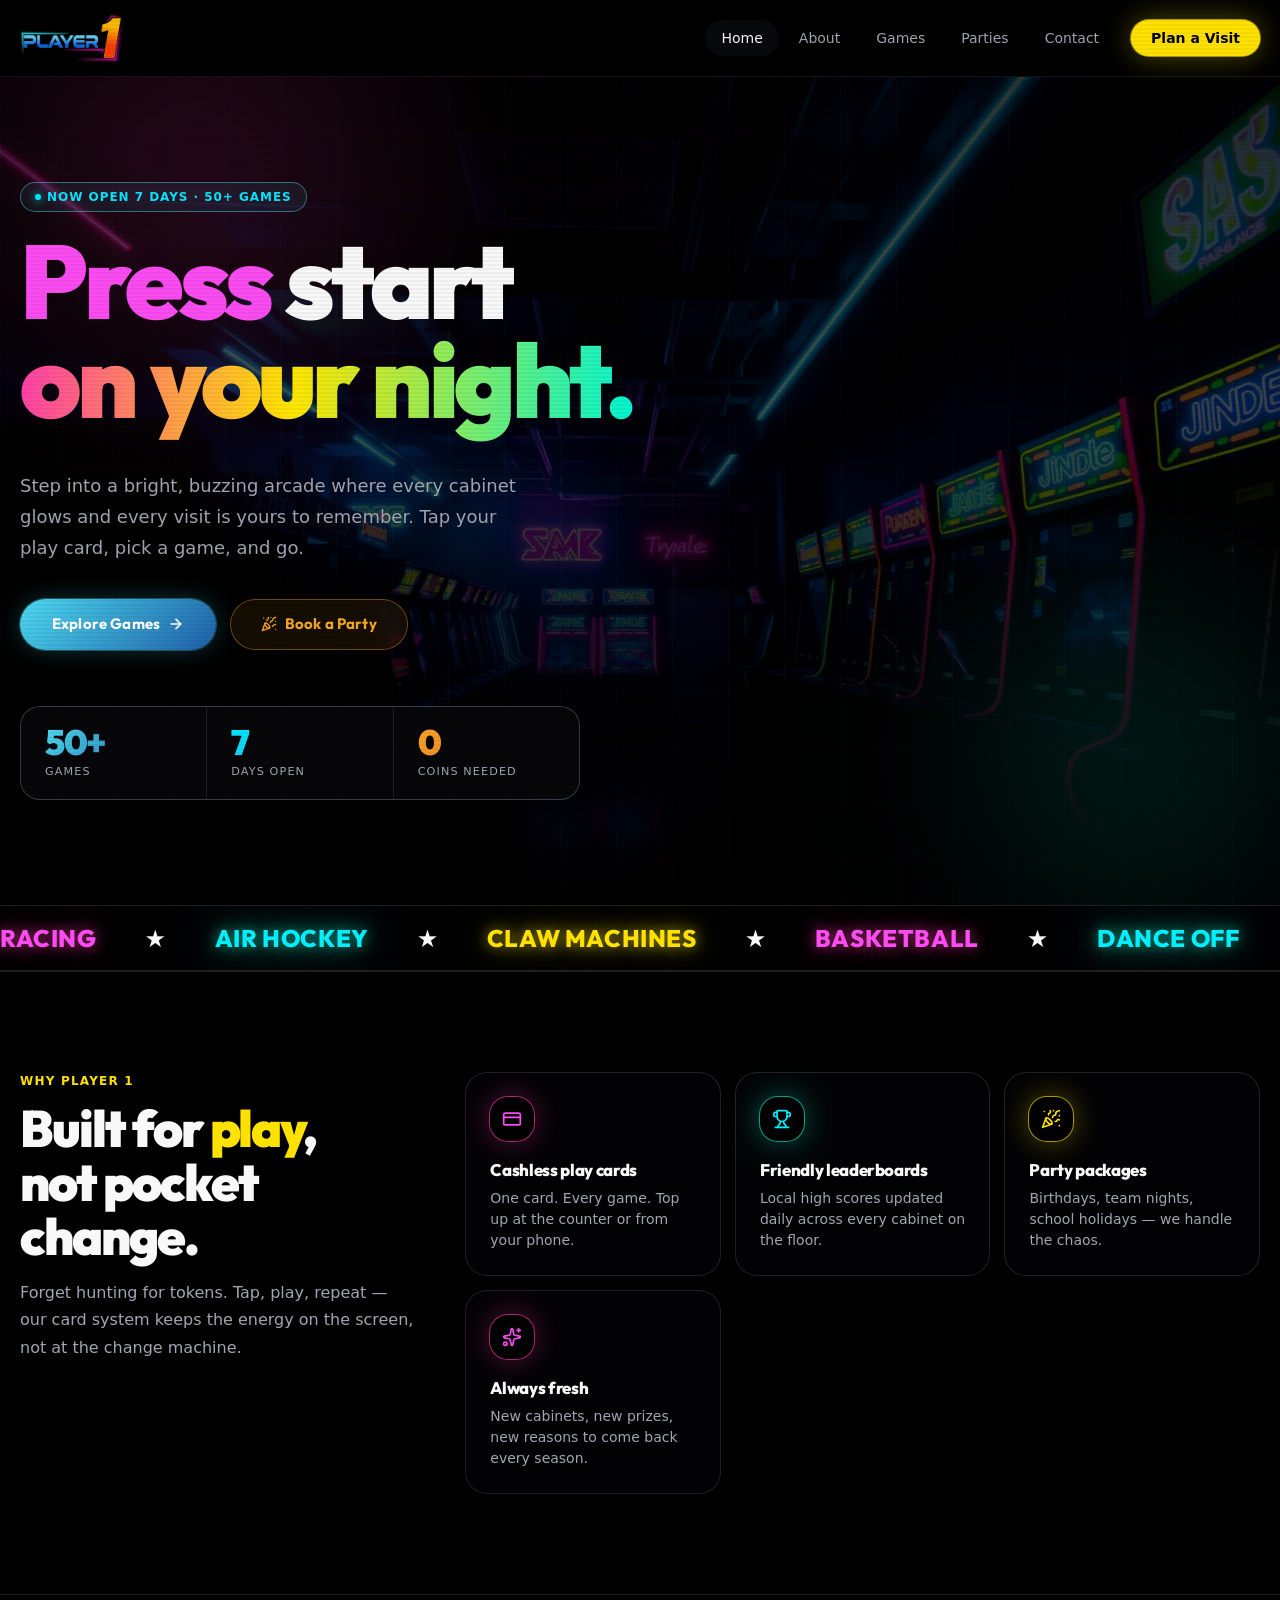
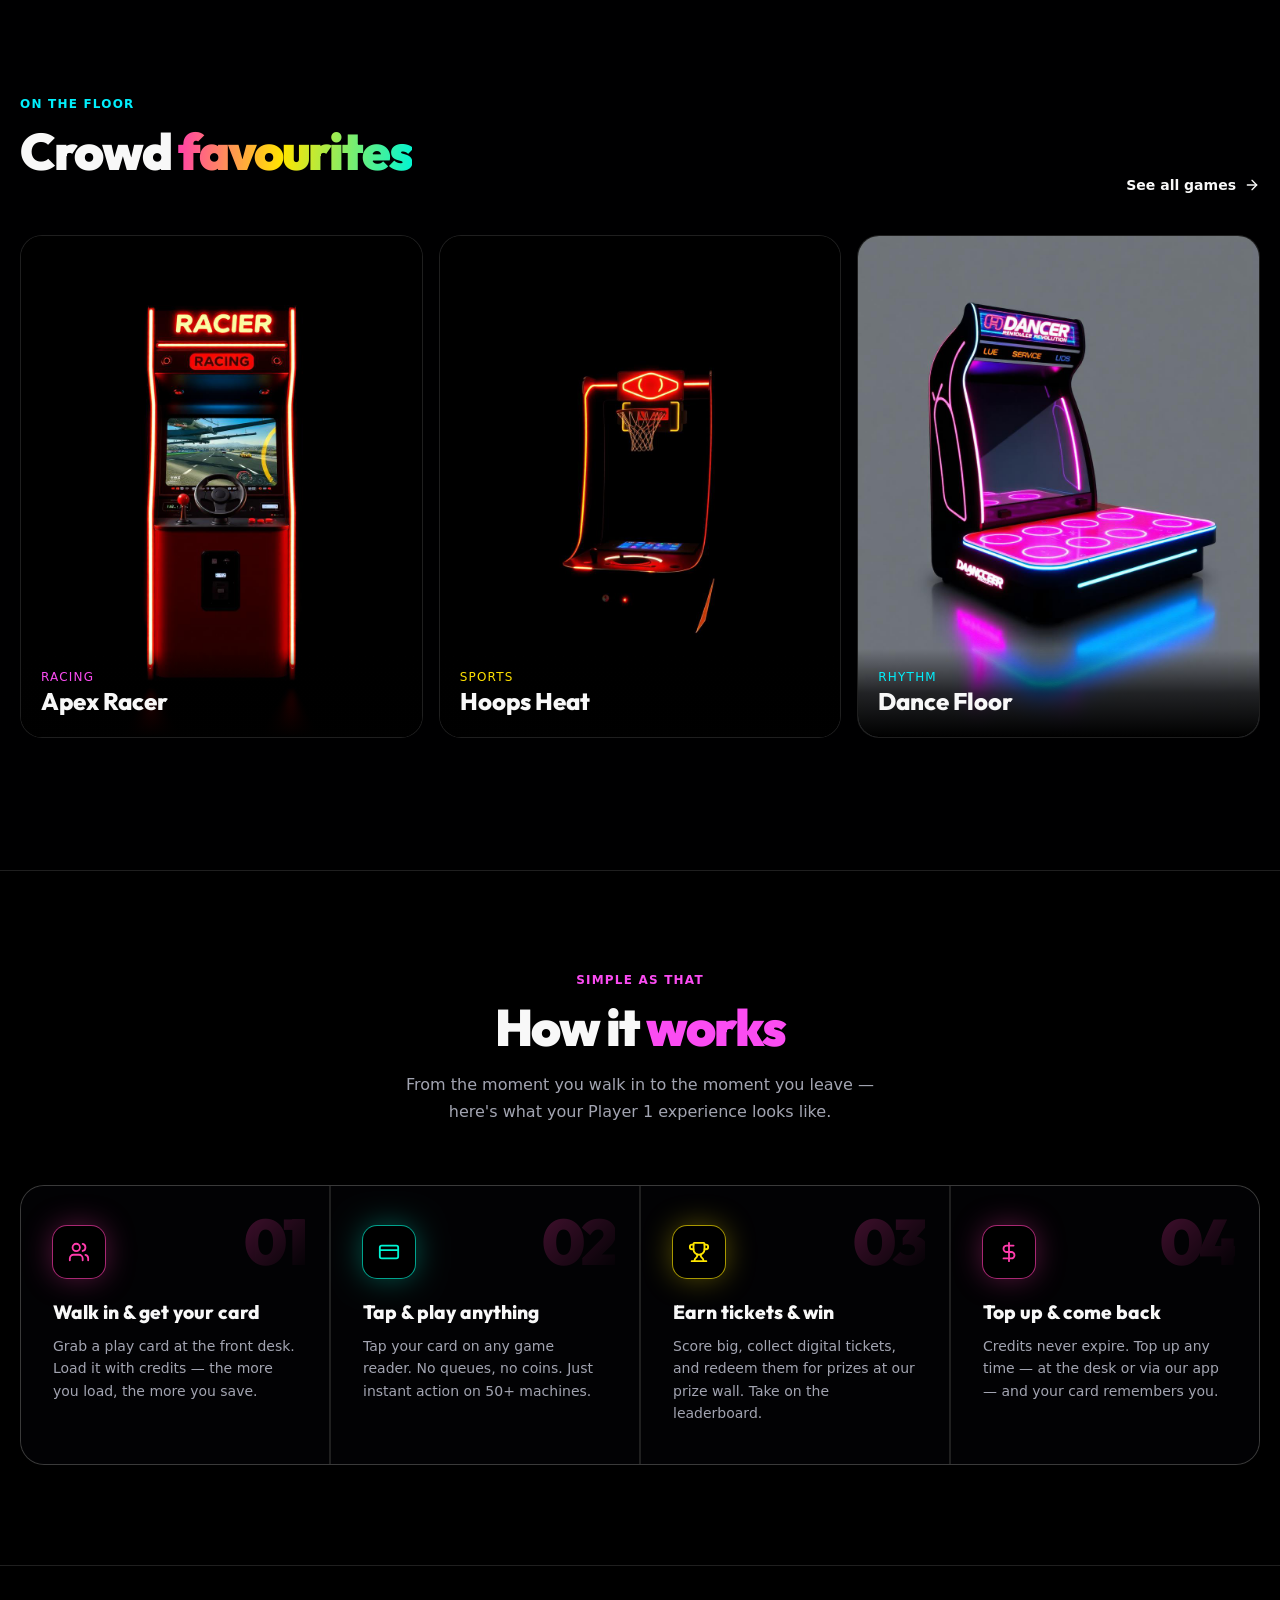
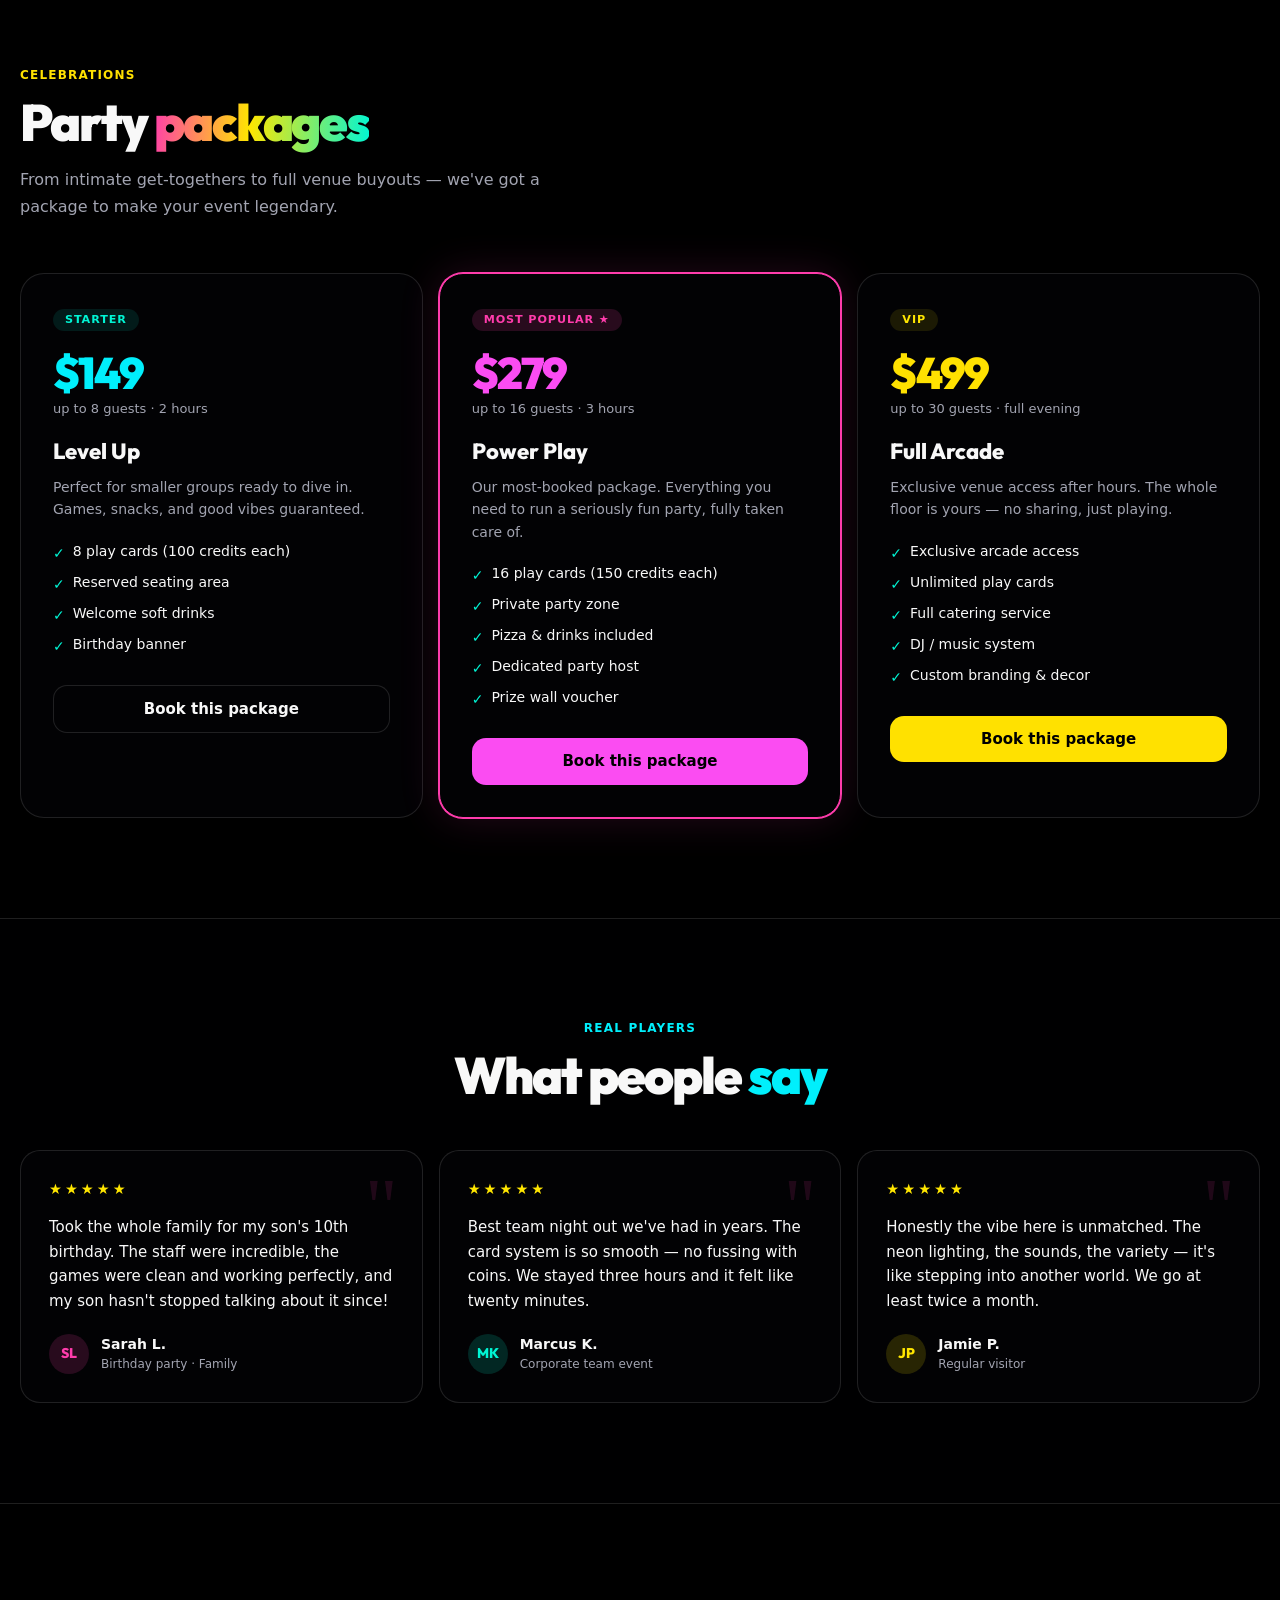
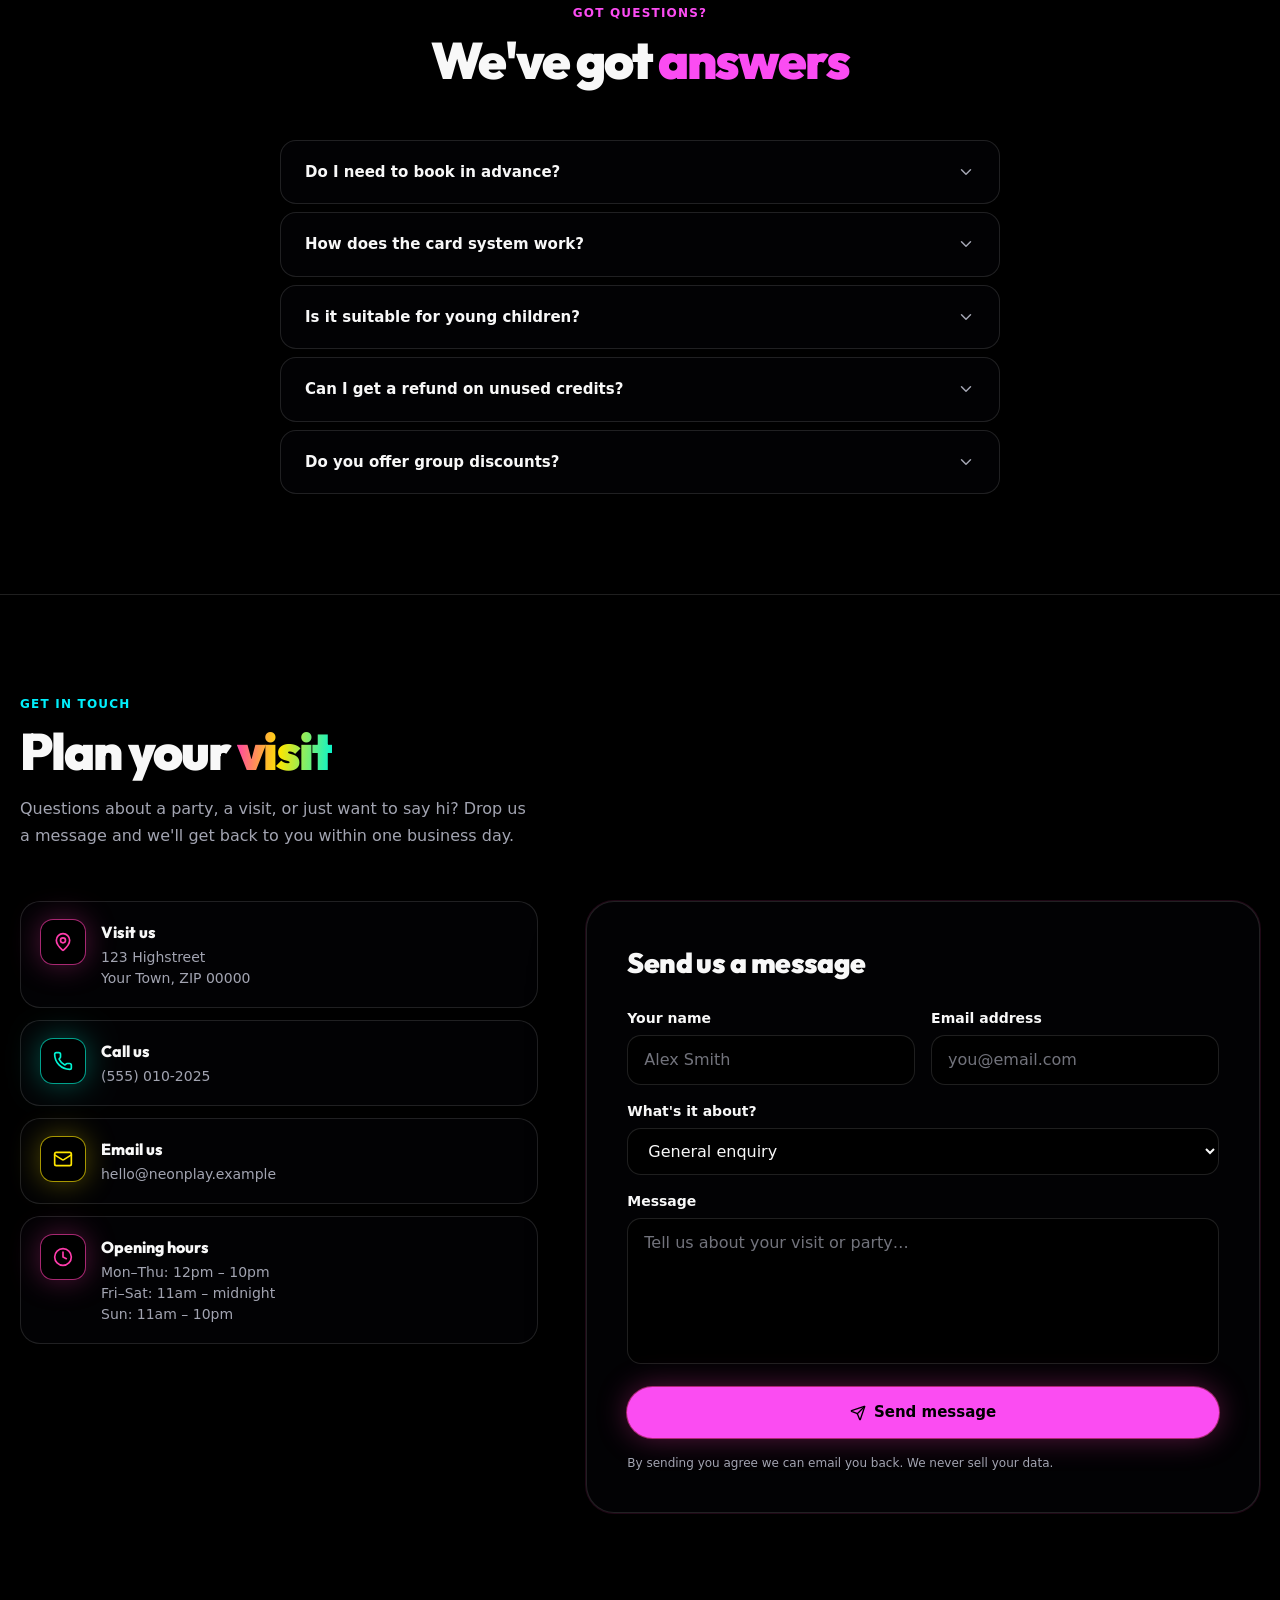
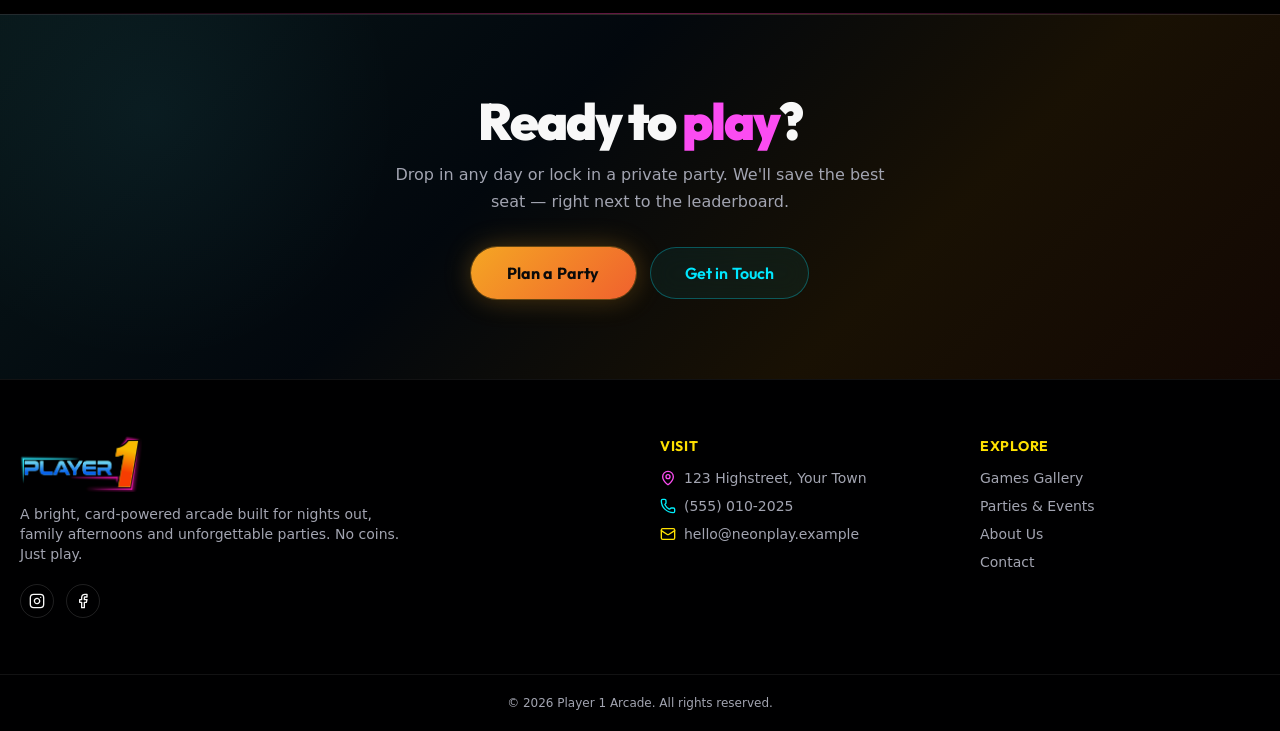
==== index.html @ c1951659 "first commit" ====
<!doctype html>
<html lang="en">

<head>
  <meta http-equiv="Content-Type" content="text/html; charset=UTF-8" />
  <meta name="viewport" content="width=device-width, initial-scale=1" />
  <link rel="preload" as="image" href="./assets/player1-logo-lBeeIn9W.png" />
  <link rel="preload" as="image" href="./assets/hero-arcade-DlBj_60S.jpg" />
  <link rel="stylesheet" href="./assets/styles.css" data-precedence="default" />
  <link rel="preconnect" href="https://fonts.googleapis.com" />
  <link rel="preconnect" href="https://fonts.gstatic.com" crossorigin />
  <link href="https://fonts.googleapis.com/css2?family=Outfit:wght@400;600;700;800;900&display=swap" rel="stylesheet" />
  <meta name="author" content="Player 1 Arcade" />
  <meta property="og:type" content="website" />
  <meta name="twitter:card" content="summary" />
  <meta name="twitter:site" content="@player1" />
  <meta name="twitter:title" content="Player 1" />
  <meta name="twitter:description" content="Your neighbourhood arcade. 50+ card-powered games, private party packages, and nights that glow." />
  <title>Player 1 Arcade — Card-Powered Fun in Every Pixel</title>
  <meta name="description" content="Your neighbourhood arcade. 50+ card-powered games, private party packages, and nights that glow. No coins, just play." />
  <meta property="og:title" content="Player 1 Arcade" />
  <meta property="og:description" content="50+ card-powered games and unforgettable party packages. No coins, just play." />

  <style>
    /* ─── Premium Enhancement Layer ─────────────────────────────────── */
    :root {
      --neon-magenta: #ff3cac;
      --neon-cyan: #00f5d4;
      --neon-yellow: #ffe600;
      --neon-purple: #9b5de5;
      --glow-sm: 0 0 8px currentColor;
      --glow-md: 0 0 20px currentColor, 0 0 40px currentColor;
    }

    /* Scroll animations */
    @keyframes fadeSlideUp {
      from { opacity: 0; transform: translateY(32px); }
      to   { opacity: 1; transform: translateY(0); }
    }
    @keyframes fadeIn {
      from { opacity: 0; }
      to   { opacity: 1; }
    }
    @keyframes scanLine {
      0%   { transform: translateY(-100%); }
      100% { transform: translateY(100vh); }
    }
    @keyframes glitch {
      0%, 100% { clip-path: inset(0 0 100% 0); transform: translate(0); }
      10% { clip-path: inset(10% 0 60% 0); transform: translate(-4px, 2px); }
      20% { clip-path: inset(60% 0 10% 0); transform: translate(4px, -2px); }
      30% { clip-path: inset(30% 0 40% 0); transform: translate(-2px, 0); }
      40% { clip-path: inset(80% 0 5%  0); transform: translate(2px, 1px);  }
      50% { clip-path: inset(0 0 100% 0); transform: translate(0); }
    }
    @keyframes countUp {
      from { opacity:0; transform: scale(0.6); }
      to   { opacity:1; transform: scale(1); }
    }
    @keyframes borderGlow {
      0%,100% { box-shadow: 0 0 10px rgba(255,60,172,0.3), inset 0 0 10px rgba(255,60,172,0.05); }
      50%      { box-shadow: 0 0 30px rgba(255,60,172,0.6), inset 0 0 20px rgba(255,60,172,0.1); }
    }

    .reveal {
      opacity: 0;
      transform: translateY(28px);
      transition: opacity 0.7s cubic-bezier(.16,1,.3,1), transform 0.7s cubic-bezier(.16,1,.3,1);
    }
    .reveal.visible {
      opacity: 1;
      transform: translateY(0);
    }
    .reveal-delay-1 { transition-delay: 0.1s; }
    .reveal-delay-2 { transition-delay: 0.2s; }
    .reveal-delay-3 { transition-delay: 0.3s; }
    .reveal-delay-4 { transition-delay: 0.4s; }

    /* ── Scan-line overlay ─────── */
    body::after {
      content: '';
      position: fixed;
      inset: 0;
      pointer-events: none;
      background: repeating-linear-gradient(
        0deg,
        transparent,
        transparent 2px,
        rgba(0,0,0,0.04) 2px,
        rgba(0,0,0,0.04) 4px
      );
      z-index: 9999;
    }

    /* ── Premium mobile nav ─────── */
    #mobile-nav {
      display: none;
      flex-direction: column;
      gap: 4px;
      padding: 16px 20px 20px;
      border-top: 1px solid var(--border);
      background: color-mix(in oklab, var(--background) 95%, transparent);
      backdrop-filter: blur(24px);
    }
    #mobile-nav.open { display: flex; }
    #mobile-nav a {
      padding: 10px 16px;
      border-radius: 12px;
      font-weight: 600;
      font-size: 0.9375rem;
      color: var(--muted-foreground);
      transition: all 0.15s;
    }
    #mobile-nav a:hover, #mobile-nav a.active-link {
      background: var(--card);
      color: var(--foreground);
    }
    #mobile-nav .cta-mobile {
      margin-top: 8px;
      background: var(--accent);
      color: var(--accent-foreground);
      text-align: center;
      border-radius: 999px;
      font-weight: 700;
    }

    /* ── Hero enhancements ──────── */
    .hero-bg-orb {
      position: absolute;
      border-radius: 50%;
      filter: blur(80px);
      pointer-events: none;
    }
    .hero-bg-orb-1 {
      width: 600px; height: 600px;
      top: -200px; left: -100px;
      background: radial-gradient(circle, rgba(255,60,172,0.18) 0%, transparent 70%);
    }
    .hero-bg-orb-2 {
      width: 500px; height: 500px;
      bottom: -100px; right: -100px;
      background: radial-gradient(circle, rgba(0,245,212,0.14) 0%, transparent 70%);
    }
    .hero-badge {
      display: inline-flex;
      align-items: center;
      gap: 6px;
      padding: 5px 14px;
      border-radius: 999px;
      border: 1px solid rgba(255,60,172,0.35);
      background: rgba(255,60,172,0.08);
      font-size: 0.75rem;
      font-weight: 700;
      letter-spacing: 0.08em;
      text-transform: uppercase;
      color: var(--neon-magenta);
      margin-bottom: 20px;
      animation: fadeIn 0.6s ease both;
    }
    .hero-badge-dot {
      width: 6px; height: 6px;
      border-radius: 50%;
      background: var(--neon-magenta);
      box-shadow: 0 0 8px var(--neon-magenta);
      animation: var(--animate-pulse);
    }

    /* ── Stats bar ──────────────── */
    .stats-strip {
      display: grid;
      grid-template-columns: repeat(3, 1fr);
      gap: 1px;
      background: var(--border);
      border: 1px solid var(--border);
      border-radius: 20px;
      overflow: hidden;
      max-width: 560px;
    }
    .stat-cell {
      background: color-mix(in oklab, var(--card) 80%, transparent);
      padding: 18px 24px;
      transition: background 0.2s;
    }
    .stat-cell:hover { background: var(--card); }
    .stat-num {
      font-family: var(--font-display, 'Outfit', sans-serif);
      font-size: 2.2rem;
      font-weight: 900;
      letter-spacing: -0.04em;
      line-height: 1;
    }
    .stat-label {
      font-size: 0.7rem;
      text-transform: uppercase;
      letter-spacing: 0.1em;
      color: var(--muted-foreground);
      margin-top: 4px;
    }

    /* ── How it works ───────────── */
    .steps-section {
      padding: 100px 0;
      border-top: 1px solid var(--border);
      position: relative;
      overflow: hidden;
    }
    .steps-grid {
      display: grid;
      grid-template-columns: repeat(auto-fit, minmax(220px, 1fr));
      gap: 2px;
      background: var(--border);
      border: 1px solid var(--border);
      border-radius: 24px;
      overflow: hidden;
      margin-top: 60px;
    }
    .step-card {
      background: var(--card);
      padding: 40px 32px;
      position: relative;
      transition: background 0.2s;
    }
    .step-card:hover { background: color-mix(in oklab, var(--card) 80%, var(--primary)); }
    .step-num {
      font-family: var(--font-display, 'Outfit', sans-serif);
      font-size: 4rem;
      font-weight: 900;
      line-height: 1;
      letter-spacing: -0.06em;
      background: linear-gradient(135deg, var(--neon-magenta) 0%, transparent 100%);
      -webkit-background-clip: text;
      -webkit-text-fill-color: transparent;
      background-clip: text;
      opacity: 0.25;
      position: absolute;
      top: 24px; right: 24px;
    }
    .step-icon {
      width: 52px; height: 52px;
      border-radius: 14px;
      display: grid;
      place-items: center;
      margin-bottom: 20px;
    }
    .step-title {
      font-family: var(--font-display, 'Outfit', sans-serif);
      font-size: 1.2rem;
      font-weight: 800;
      margin-bottom: 8px;
    }
    .step-body { font-size: 0.875rem; color: var(--muted-foreground); line-height: 1.6; }

    /* ── Testimonials ───────────── */
    .testimonials-section {
      padding: 100px 0;
      border-top: 1px solid var(--border);
      background: color-mix(in oklab, var(--card) 30%, transparent);
      overflow: hidden;
    }
    .testimonials-grid {
      display: grid;
      grid-template-columns: repeat(auto-fit, minmax(280px, 1fr));
      gap: 16px;
      margin-top: 48px;
    }
    .testimonial-card {
      background: var(--card);
      border: 1px solid var(--border);
      border-radius: 20px;
      padding: 28px;
      transition: transform 0.25s, box-shadow 0.25s;
      position: relative;
      overflow: hidden;
    }
    .testimonial-card:hover {
      transform: translateY(-4px);
      box-shadow: 0 16px 48px rgba(0,0,0,0.3);
    }
    .testimonial-card::before {
      content: '"';
      position: absolute;
      top: 16px; right: 24px;
      font-size: 5rem;
      font-family: Georgia, serif;
      line-height: 1;
      color: var(--neon-magenta);
      opacity: 0.12;
    }
    .testimonial-stars { display: flex; gap: 3px; margin-bottom: 14px; }
    .testimonial-star { color: var(--neon-yellow); font-size: 0.9rem; }
    .testimonial-text { font-size: 0.9375rem; line-height: 1.65; color: var(--foreground); margin-bottom: 20px; }
    .testimonial-author { display: flex; align-items: center; gap: 12px; }
    .testimonial-avatar {
      width: 40px; height: 40px;
      border-radius: 50%;
      display: grid;
      place-items: center;
      font-weight: 800;
      font-size: 0.875rem;
      font-family: var(--font-display);
    }
    .testimonial-name { font-weight: 700; font-size: 0.875rem; }
    .testimonial-meta { font-size: 0.75rem; color: var(--muted-foreground); }

    /* ── Party packages ─────────── */
    .party-section {
      padding: 100px 0;
      border-top: 1px solid var(--border);
    }
    .party-grid {
      display: grid;
      grid-template-columns: repeat(auto-fit, minmax(280px, 1fr));
      gap: 16px;
      margin-top: 52px;
    }
    .party-card {
      border: 1px solid var(--border);
      border-radius: 24px;
      padding: 32px;
      background: var(--card);
      position: relative;
      overflow: hidden;
      transition: transform 0.25s, border-color 0.25s;
    }
    .party-card:hover { transform: translateY(-5px); }
    .party-card.featured {
      border-color: var(--neon-magenta);
      box-shadow: 0 0 0 1px var(--neon-magenta), 0 0 40px rgba(255,60,172,0.15);
      animation: borderGlow 3s ease-in-out infinite;
    }
    .party-badge {
      display: inline-block;
      padding: 3px 12px;
      border-radius: 999px;
      font-size: 0.7rem;
      font-weight: 700;
      letter-spacing: 0.08em;
      text-transform: uppercase;
      margin-bottom: 20px;
    }
    .party-price {
      font-family: var(--font-display, 'Outfit', sans-serif);
      font-size: 2.75rem;
      font-weight: 900;
      letter-spacing: -0.04em;
      line-height: 1;
    }
    .party-price-sub { font-size: 0.8125rem; color: var(--muted-foreground); margin-top: 4px; }
    .party-name {
      font-family: var(--font-display, 'Outfit', sans-serif);
      font-size: 1.375rem;
      font-weight: 800;
      margin: 16px 0 8px;
    }
    .party-desc { font-size: 0.875rem; color: var(--muted-foreground); margin-bottom: 20px; line-height: 1.6; }
    .party-features { list-style: none; padding: 0; margin: 0 0 28px; display: flex; flex-direction: column; gap: 8px; }
    .party-feature { display: flex; align-items: flex-start; gap: 8px; font-size: 0.875rem; }
    .party-feature-check { color: var(--neon-cyan); flex-shrink: 0; margin-top: 2px; }
    .party-cta {
      display: block;
      width: 100%;
      padding: 12px;
      border-radius: 14px;
      text-align: center;
      font-weight: 700;
      font-size: 0.9375rem;
      transition: all 0.2s;
      cursor: pointer;
    }

    /* ── Gallery strip ──────────── */
    .gallery-section {
      padding: 100px 0;
      border-top: 1px solid var(--border);
    }
    .gallery-masonry {
      display: grid;
      grid-template-columns: repeat(4, 1fr);
      grid-template-rows: 200px 200px;
      gap: 12px;
      margin-top: 48px;
    }
    @media (max-width: 768px) {
      .gallery-masonry {
        grid-template-columns: repeat(2, 1fr);
        grid-template-rows: 160px 160px 160px;
      }
      .gallery-item-tall { grid-row: span 1 !important; }
    }
    .gallery-item {
      border-radius: 16px;
      overflow: hidden;
      position: relative;
      background: var(--card);
      border: 1px solid var(--border);
    }
    .gallery-item-tall { grid-row: span 2; }
    .gallery-item-wide { grid-column: span 2; }
    .gallery-placeholder {
      width: 100%;
      height: 100%;
      display: grid;
      place-items: center;
      font-size: 3rem;
      background: var(--card);
      transition: transform 0.4s;
    }
    .gallery-item:hover .gallery-placeholder { transform: scale(1.05); }
    .gallery-overlay {
      position: absolute;
      inset: 0;
      background: linear-gradient(to top, rgba(0,0,0,0.7) 0%, transparent 50%);
      opacity: 0;
      transition: opacity 0.3s;
      display: flex;
      align-items: flex-end;
      padding: 16px;
    }
    .gallery-item:hover .gallery-overlay { opacity: 1; }
    .gallery-caption { font-size: 0.8125rem; font-weight: 700; }

    /* ── FAQ section ────────────── */
    .faq-section {
      padding: 100px 0;
      border-top: 1px solid var(--border);
      background: color-mix(in oklab, var(--card) 20%, transparent);
    }
    .faq-list { max-width: 720px; margin: 52px auto 0; display: flex; flex-direction: column; gap: 8px; }
    .faq-item {
      border: 1px solid var(--border);
      border-radius: 16px;
      overflow: hidden;
      background: var(--card);
      transition: border-color 0.2s;
    }
    .faq-item:hover { border-color: rgba(255,60,172,0.4); }
    .faq-q {
      display: flex;
      align-items: center;
      justify-content: space-between;
      gap: 16px;
      padding: 20px 24px;
      cursor: pointer;
      font-weight: 700;
      font-size: 0.9375rem;
      user-select: none;
      background: none;
      border: none;
      width: 100%;
      text-align: left;
      color: var(--foreground);
    }
    .faq-chevron {
      width: 18px; height: 18px;
      flex-shrink: 0;
      transition: transform 0.3s;
      color: var(--muted-foreground);
    }
    .faq-item.open .faq-chevron { transform: rotate(180deg); }
    .faq-a {
      max-height: 0;
      overflow: hidden;
      transition: max-height 0.4s cubic-bezier(.16,1,.3,1);
      padding: 0 24px;
      font-size: 0.9rem;
      color: var(--muted-foreground);
      line-height: 1.7;
    }
    .faq-item.open .faq-a { max-height: 200px; padding-bottom: 20px; }

    /* ── Contact section (inline) ── */
    .contact-section {
      padding: 100px 0;
      border-top: 1px solid var(--border);
      position: relative;
      overflow: hidden;
    }
    .contact-grid {
      display: grid;
      grid-template-columns: 1fr 1.3fr;
      gap: 48px;
      align-items: start;
    }
    @media (max-width: 1024px) {
      .contact-grid { grid-template-columns: 1fr; }
    }
    .contact-info-cards { display: flex; flex-direction: column; gap: 12px; }
    .contact-info-card {
      display: flex;
      gap: 16px;
      border-radius: 20px;
      border: 1px solid var(--border);
      background: var(--card);
      padding: 18px 20px;
      transition: border-color 0.2s, transform 0.2s;
    }
    .contact-info-card:hover { border-color: rgba(255,60,172,0.4); transform: translateX(4px); }
    .contact-icon-wrap {
      width: 44px; height: 44px;
      border-radius: 12px;
      display: grid;
      place-items: center;
      flex-shrink: 0;
      background: var(--background);
    }
    .contact-form-wrap {
      border-radius: 28px;
      border: 1px solid var(--border);
      background: var(--card);
      padding: 40px;
      box-shadow: 0 0 0 1px rgba(255,60,172,0.12), 0 32px 64px rgba(0,0,0,0.2);
    }
    .p1-input {
      width: 100%;
      background: color-mix(in oklab, var(--background) 85%, transparent);
      border: 1px solid var(--border);
      border-radius: 14px;
      padding: 0.75rem 1rem;
      color: var(--foreground);
      font: inherit;
      outline: none;
      transition: border-color .15s, box-shadow .15s;
    }
    .p1-input:focus {
      border-color: var(--neon-magenta);
      box-shadow: 0 0 0 3px color-mix(in oklab, var(--neon-magenta) 25%, transparent);
    }
    .p1-input::placeholder { color: color-mix(in oklab, var(--muted-foreground) 70%, transparent); }
    .p1-input-label {
      display: block;
      margin-bottom: 6px;
      font-size: 0.875rem;
      font-weight: 600;
      color: var(--foreground);
    }
    .form-grid { display: grid; grid-template-columns: 1fr 1fr; gap: 16px; }
    @media (max-width: 560px) { .form-grid { grid-template-columns: 1fr; } }
    .form-success {
      display: none;
      text-align: center;
      padding: 40px 20px;
    }
    .form-success-icon { margin-bottom: 16px; display: flex; justify-content: center; }

    /* ── CTA bottom banner ──────── */
    .cta-banner {
      padding: 80px 20px;
      background: linear-gradient(135deg,
        rgba(255,60,172,0.12) 0%,
        rgba(0,245,212,0.07) 50%,
        rgba(255,230,0,0.08) 100%
      );
      border-top: 1px solid var(--border);
      text-align: center;
      position: relative;
      overflow: hidden;
    }
    .cta-banner::before {
      content: '';
      position: absolute;
      inset: 0;
      background: var(--bg-grid);
      opacity: 0.2;
    }

    /* ── Utilities ──────────────── */
    .gradient-neon-text {
      /* background: linear-gradient(90deg, var(--neon-magenta), var(--neon-cyan), var(--neon-yellow)); */
      -webkit-background-clip: text;
      -webkit-text-fill-color: transparent;
      background-clip: text;
    }
    .section-eyebrow {
      font-size: 0.75rem;
      text-transform: uppercase;
      letter-spacing: 0.1em;
      font-weight: 700;
      margin-bottom: 12px;
    }
    .section-title {
      font-family: var(--font-display, 'Outfit', sans-serif);
      font-size: clamp(2rem, 4vw, 3.25rem);
      font-weight: 900;
      letter-spacing: -0.04em;
      line-height: 1.05;
      margin-bottom: 16px;
    }
    .section-desc {
      font-size: 1rem;
      color: var(--muted-foreground);
      max-width: 520px;
      line-height: 1.7;
    }
    .page-container { max-width: 1280px; margin: 0 auto; padding: 0 20px; }
    .divider-accent {
      height: 1px;
      background: linear-gradient(90deg, transparent, var(--neon-magenta), transparent);
      opacity: 0.4;
    }
    /* ── Logo-inspired color palette enhancements ── */
    :root {
      --logo-blue-light: #4dd9f0;
      --logo-blue-mid: #3a9bd5;
      --logo-blue-dark: #1e5fa8;
      --logo-orange: #f5a623;
      --logo-orange-hot: #f0612e;
      --logo-magenta-glow: #ff2e9f;
      --logo-cyan-glow: #00e8ff;
    }

    /* ── Hero CTA buttons (clean, no Tailwind conflicts) ── */
    .hero-cta-row {
      margin-top: 36px;
      display: flex;
      flex-wrap: wrap;
      gap: 14px;
      align-items: center;
    }
    .hero-btn-primary {
      display: inline-flex;
      align-items: center;
      gap: 8px;
      border-radius: 999px;
      padding: 14px 32px;
      font-size: 0.9375rem;
      font-weight: 700;
      font-family: var(--font-display, 'Outfit', sans-serif);
      color: #fff;
      background: linear-gradient(135deg, var(--logo-blue-light) 0%, var(--logo-blue-dark) 100%);
      box-shadow: 0 0 0 1px rgba(77,217,240,0.3), 0 0 24px rgba(77,217,240,0.25), 0 4px 20px rgba(0,0,0,0.3);
      text-decoration: none;
      transition: transform 0.2s, box-shadow 0.2s;
      letter-spacing: 0.01em;
      white-space: nowrap;
    }
    .hero-btn-primary:hover {
      transform: translateY(-2px) scale(1.03);
      box-shadow: 0 0 0 1px rgba(77,217,240,0.5), 0 0 40px rgba(77,217,240,0.4), 0 8px 32px rgba(0,0,0,0.4);
    }
    .hero-btn-secondary {
      display: inline-flex;
      align-items: center;
      gap: 8px;
      border-radius: 999px;
      padding: 13px 30px;
      font-size: 0.9375rem;
      font-weight: 700;
      font-family: var(--font-display, 'Outfit', sans-serif);
      color: var(--logo-orange);
      background: rgba(245,166,35,0.08);
      border: 1.5px solid rgba(245,166,35,0.4);
      text-decoration: none;
      transition: transform 0.2s, box-shadow 0.2s, background 0.2s, border-color 0.2s;
      letter-spacing: 0.01em;
      white-space: nowrap;
      backdrop-filter: blur(12px);
    }
    .hero-btn-secondary:hover {
      transform: translateY(-2px) scale(1.03);
      background: rgba(245,166,35,0.15);
      border-color: rgba(245,166,35,0.7);
      box-shadow: 0 0 24px rgba(245,166,35,0.25), 0 4px 20px rgba(0,0,0,0.3);
    }

    /* ── Bottom CTA banner buttons ── */
    .cta-btn-row {
      display: flex;
      flex-wrap: wrap;
      justify-content: center;
      gap: 14px;
      align-items: center;
    }
    .cta-btn-primary {
      display: inline-flex;
      align-items: center;
      justify-content: center;
      border-radius: 999px;
      padding: 14px 36px;
      font-size: 1rem;
      font-weight: 700;
      font-family: var(--font-display, 'Outfit', sans-serif);
      color: #0a0a0a;
      background: linear-gradient(135deg, var(--logo-orange) 0%, var(--logo-orange-hot) 100%);
      box-shadow: 0 0 0 1px rgba(245,166,35,0.3), 0 0 28px rgba(245,166,35,0.3), 0 4px 20px rgba(0,0,0,0.3);
      text-decoration: none;
      transition: transform 0.2s, box-shadow 0.2s;
      letter-spacing: 0.01em;
      white-space: nowrap;
    }
    .cta-btn-primary:hover {
      transform: translateY(-2px) scale(1.04);
      box-shadow: 0 0 0 1px rgba(245,166,35,0.5), 0 0 48px rgba(245,166,35,0.4), 0 8px 32px rgba(0,0,0,0.4);
    }
    .cta-btn-secondary {
      display: inline-flex;
      align-items: center;
      justify-content: center;
      border-radius: 999px;
      padding: 13px 34px;
      font-size: 1rem;
      font-weight: 600;
      font-family: var(--font-display, 'Outfit', sans-serif);
      color: var(--logo-cyan-glow);
      background: rgba(0,232,255,0.06);
      border: 1.5px solid rgba(0,232,255,0.3);
      text-decoration: none;
      transition: transform 0.2s, box-shadow 0.2s, background 0.2s, border-color 0.2s;
      letter-spacing: 0.01em;
      white-space: nowrap;
      backdrop-filter: blur(12px);
    }
    .cta-btn-secondary:hover {
      transform: translateY(-2px) scale(1.03);
      background: rgba(0,232,255,0.12);
      border-color: rgba(0,232,255,0.6);
      box-shadow: 0 0 28px rgba(0,232,255,0.2), 0 4px 20px rgba(0,0,0,0.3);
    }

    /* ── Enhanced hero badge with logo cyan ── */
    .hero-badge {
      border-color: rgba(77,217,240,0.45) !important;
      background: rgba(77,217,240,0.08) !important;
      color: var(--logo-cyan-glow) !important;
    }
    .hero-badge-dot {
      background: var(--logo-cyan-glow) !important;
      box-shadow: 0 0 8px var(--logo-cyan-glow) !important;
    }

    /* ── Enhanced stat strip with logo colors ── */
    .stat-cell:nth-child(1) .stat-num { 
      background: linear-gradient(135deg, var(--logo-blue-light), var(--logo-blue-dark));
      -webkit-background-clip: text; -webkit-text-fill-color: transparent; background-clip: text;
    }
    .stat-cell:nth-child(2) .stat-num { 
      background: linear-gradient(135deg, var(--logo-cyan-glow), var(--logo-blue-mid));
      -webkit-background-clip: text; -webkit-text-fill-color: transparent; background-clip: text;
    }
    .stat-cell:nth-child(3) .stat-num { 
      background: linear-gradient(135deg, var(--logo-orange), var(--logo-orange-hot));
      -webkit-background-clip: text; -webkit-text-fill-color: transparent; background-clip: text;
    }

    /* ── Enhanced CTA banner bg with logo colors ── */
    .cta-banner {
      background: linear-gradient(135deg,
        rgba(77,217,240,0.1) 0%,
        rgba(30,95,168,0.08) 40%,
        rgba(245,166,35,0.1) 70%,
        rgba(240,97,46,0.08) 100%
      ) !important;
    }
    .cta-banner::after {
      content: '';
      position: absolute;
      width: 500px; height: 500px;
      border-radius: 50%;
      background: radial-gradient(circle, rgba(77,217,240,0.06) 0%, transparent 70%);
      top: -150px; left: -100px;
      pointer-events: none;
    }
	/* Fix pixelated hero text */
	.animate-rainbow {
	animation: none !important;
	filter: none !important;
	background: linear-gradient(95deg, var(--neon-magenta), var(--neon-yellow) 45%, var(--neon-cyan));
	-webkit-background-clip: text;
	-webkit-text-fill-color: transparent;
	background-clip: text;
	-webkit-font-smoothing: antialiased;
	}

	.animate-flicker {
	animation: none !important;
	opacity: 1 !important;
	-webkit-font-smoothing: antialiased;
	}
	
  </style>
</head>

<body>
<div class="flex min-h-screen flex-col bg-background">

  <!-- ═══════════════════ HEADER ═══════════════════ -->
  <header class="sticky top-0 z-50 border-b border-border/60 bg-background/80 backdrop-blur-xl">
    <div class="page-container">
      <div style="display:flex;align-items:center;justify-content:space-between;padding:14px 0;">
        <a aria-label="Player 1 home" href="/" class="group flex items-center">
          <img alt="Player 1 arcade logo" class="h-10 w-auto md:h-12 animate-pulse-glow transition-transform group-hover:scale-105" src="./assets/player1-logo-lBeeIn9W.png" />
        </a>
        <nav class="hidden items-center gap-1 md:flex">
          <a href="/" class="rounded-full px-4 py-2 text-sm font-medium text-foreground bg-muted">Home</a>
          <a href="/about.html" class="rounded-full px-4 py-2 text-sm font-medium text-muted-foreground transition hover:text-foreground">About</a>
          <a href="/games.html" class="rounded-full px-4 py-2 text-sm font-medium text-muted-foreground transition hover:text-foreground">Games</a>
          <a href="/parties.html" class="rounded-full px-4 py-2 text-sm font-medium text-muted-foreground transition hover:text-foreground">Parties</a>
          <a href="#contact" class="rounded-full px-4 py-2 text-sm font-medium text-muted-foreground transition hover:text-foreground">Contact</a>
          <a href="#contact" class="ml-3 rounded-full bg-accent px-5 py-2 text-sm font-bold text-accent-foreground transition hover:scale-105 ring-glow-yellow">Plan a Visit</a>
        </nav>
        <button id="menu-btn" class="md:hidden rounded-md p-2 text-foreground" aria-label="Toggle menu">
          <svg xmlns="http://www.w3.org/2000/svg" width="24" height="24" viewBox="0 0 24 24" fill="none" stroke="currentColor" stroke-width="2" stroke-linecap="round" stroke-linejoin="round" aria-hidden="true">
            <path d="M4 5h16"/><path d="M4 12h16"/><path d="M4 19h16"/>
          </svg>
        </button>
      </div>
    </div>
    <!-- Mobile Nav -->
    <div id="mobile-nav">
      <a href="/" class="active-link">Home</a>
      <a href="/about.html">About</a>
      <a href="/games.html">Games</a>
      <a href="/parties.html">Parties</a>
      <a href="#contact">Contact</a>
      <a href="#contact" class="cta-mobile">Plan a Visit ↗</a>
    </div>
  </header>

  <main class="flex-1">

    <!-- ═══════════════════ HERO ═══════════════════ -->
    <section class="relative overflow-hidden" style="min-height:92vh;display:flex;align-items:center;">
      <!-- BG Image -->
      <div class="absolute inset-0">
        <img alt="Bright neon arcade interior" width="1920" height="1280" class="h-full w-full object-cover" style="opacity:0.45;" src="./assets/hero-arcade-DlBj_60S.jpg" />
        <div class="absolute inset-0" style="background:linear-gradient(to bottom, rgba(0,0,0,0.55) 0%, rgba(0,0,0,0.3) 40%, var(--background) 100%)"></div>
        <div class="absolute inset-0 bg-grid opacity-30"></div>
      </div>
      <!-- Orbs -->
      <div class="hero-bg-orb hero-bg-orb-1"></div>
      <div class="hero-bg-orb hero-bg-orb-2"></div>

      <div class="page-container relative" style="padding-top:100px;padding-bottom:100px;width:100%;">
        <!-- Badge -->
        <div class="hero-badge reveal">
          <span class="hero-badge-dot"></span>
          Now open 7 days · 50+ games
        </div>

        <!-- Headline -->
        <h1 class="reveal" style="font-family:var(--font-display,'Outfit',sans-serif);font-size:clamp(3rem,9vw,6.5rem);font-weight:900;letter-spacing:-0.04em;line-height:0.95;max-width:900px;">
          <span class="text-primary animate-flicker">Press</span>
          <span> start</span><br/>
          <span class="gradient-neon-text animate-rainbow inline-block">on your night.</span>
        </h1>

        <p class="reveal reveal-delay-1" style="margin-top:24px;max-width:520px;font-size:1.125rem;color:var(--muted-foreground);line-height:1.7;">
          Step into a bright, buzzing arcade where every cabinet glows and every visit is yours to remember. Tap your play card, pick a game, and go.
        </p>

        <!-- CTAs -->
        <div class="reveal reveal-delay-2 hero-cta-row">
          <a href="/games.html" class="hero-btn-primary">
            Explore Games
            <svg xmlns="http://www.w3.org/2000/svg" width="16" height="16" viewBox="0 0 24 24" fill="none" stroke="currentColor" stroke-width="2.5" stroke-linecap="round" stroke-linejoin="round"><path d="M5 12h14"/><path d="m12 5 7 7-7 7"/></svg>
          </a>
          <a href="/parties.html" class="hero-btn-secondary">
            <svg xmlns="http://www.w3.org/2000/svg" width="16" height="16" viewBox="0 0 24 24" fill="none" stroke="currentColor" stroke-width="2" stroke-linecap="round" stroke-linejoin="round"><path d="M5.8 11.3 2 22l10.7-3.79"/><path d="M4 3h.01"/><path d="M22 8h.01"/><path d="M15 2h.01"/><path d="M22 20h.01"/><path d="m22 2-2.24.75a2.9 2.9 0 0 0-1.96 3.12c.1.86-.57 1.63-1.45 1.63h-.38c-.86 0-1.6.6-1.76 1.44L14 10"/><path d="m22 13-.82-.33c-.86-.34-1.82.2-1.98 1.11c-.11.7-.72 1.22-1.43 1.22H17"/><path d="m11 2 .33.82c.34.86-.2 1.82-1.11 1.98C9.52 4.9 9 5.52 9 6.23V7"/><path d="M11 13c1.93 1.93 2.83 4.17 2 5-.83.83-3.07-.07-5-2-1.93-1.93-2.83-4.17-2-5 .83-.83 3.07.07 5 2Z"/></svg>
            Book a Party
          </a>
        </div>

        <!-- Stats -->
        <div class="reveal reveal-delay-3" style="margin-top:56px;">
          <div class="stats-strip">
            <div class="stat-cell">
              <div class="stat-num text-primary">50+</div>
              <div class="stat-label">Games</div>
            </div>
            <div class="stat-cell">
              <div class="stat-num text-secondary">7</div>
              <div class="stat-label">Days open</div>
            </div>
            <div class="stat-cell">
              <div class="stat-num text-accent">0</div>
              <div class="stat-label">Coins needed</div>
            </div>
          </div>
        </div>
      </div>
    </section>

    <!-- ═══════════════════ MARQUEE ═══════════════════ -->
    <div class="overflow-hidden border-y border-border bg-card/30 py-4">
      <div class="flex w-max animate-marquee gap-12 whitespace-nowrap font-display text-2xl font-extrabold uppercase tracking-wide">
        <div class="flex gap-12">
          <span class="text-primary text-glow-magenta">Racing</span><span class="text-foreground">★</span>
          <span class="text-secondary text-glow-cyan">Air Hockey</span><span class="text-foreground">★</span>
          <span class="text-accent text-glow-yellow">Claw Machines</span><span class="text-foreground">★</span>
          <span class="text-primary text-glow-magenta">Basketball</span><span class="text-foreground">★</span>
          <span class="text-secondary text-glow-cyan">Dance Off</span><span class="text-foreground">★</span>
          <span class="text-accent text-glow-yellow">Shooters</span><span class="text-foreground">★</span>
          <span class="text-primary text-glow-magenta">VR Zone</span><span class="text-foreground">★</span>
          <span class="text-secondary text-glow-cyan">Pinball</span><span class="text-foreground">★</span>
        </div>
        <div class="flex gap-12" aria-hidden="true">
          <span class="text-primary text-glow-magenta">Racing</span><span class="text-foreground">★</span>
          <span class="text-secondary text-glow-cyan">Air Hockey</span><span class="text-foreground">★</span>
          <span class="text-accent text-glow-yellow">Claw Machines</span><span class="text-foreground">★</span>
          <span class="text-primary text-glow-magenta">Basketball</span><span class="text-foreground">★</span>
          <span class="text-secondary text-glow-cyan">Dance Off</span><span class="text-foreground">★</span>
          <span class="text-accent text-glow-yellow">Shooters</span><span class="text-foreground">★</span>
          <span class="text-primary text-glow-magenta">VR Zone</span><span class="text-foreground">★</span>
          <span class="text-secondary text-glow-cyan">Pinball</span><span class="text-foreground">★</span>
        </div>
      </div>
    </div>

    <!-- ═══════════════════ FEATURES ═══════════════════ -->
    <section style="padding:100px 0;border-top:1px solid var(--border);">
      <div class="page-container">
        <div style="display:grid;gap:48px;" class="lg:grid-cols-[1fr_2fr]" id="features-grid">
          <div>
            <div class="section-eyebrow text-accent reveal">Why Player 1</div>
            <h2 class="section-title reveal reveal-delay-1">Built for <span class="text-accent text-glow__-yellow">play</span>,<br/>not pocket change.</h2>
            <p class="section-desc reveal reveal-delay-2">Forget hunting for tokens. Tap, play, repeat — our card system keeps the energy on the screen, not at the change machine.</p>
          </div>
          <div style="display:grid;gap:14px;grid-template-columns:repeat(auto-fit,minmax(220px,1fr));">
            <div class="group rounded-2xl border border-border bg-card p-6 transition hover:-translate-y-1 reveal reveal-delay-1">
              <div class="mb-4 grid h-11 w-11 place-items-center rounded-xl bg-background ring-glow-magenta">
                <svg xmlns="http://www.w3.org/2000/svg" width="20" height="20" viewBox="0 0 24 24" fill="none" stroke="currentColor" stroke-width="2" stroke-linecap="round" stroke-linejoin="round" class="text-primary"><rect width="20" height="14" x="2" y="5" rx="2"/><line x1="2" x2="22" y1="10" y2="10"/></svg>
              </div>
              <h3 style="font-family:var(--font-display);font-size:1.05rem;font-weight:800;margin-bottom:6px;">Cashless play cards</h3>
              <p style="font-size:0.875rem;color:var(--muted-foreground);">One card. Every game. Top up at the counter or from your phone.</p>
            </div>
            <div class="group rounded-2xl border border-border bg-card p-6 transition hover:-translate-y-1 reveal reveal-delay-2">
              <div class="mb-4 grid h-11 w-11 place-items-center rounded-xl bg-background ring-glow-cyan">
                <svg xmlns="http://www.w3.org/2000/svg" width="20" height="20" viewBox="0 0 24 24" fill="none" stroke="currentColor" stroke-width="2" stroke-linecap="round" stroke-linejoin="round" class="text-secondary"><path d="M10 14.66v1.626a2 2 0 0 1-.976 1.696A5 5 0 0 0 7 21.978"/><path d="M14 14.66v1.626a2 2 0 0 0 .976 1.696A5 5 0 0 1 17 21.978"/><path d="M18 9h1.5a1 1 0 0 0 0-5H18"/><path d="M4 22h16"/><path d="M6 9a6 6 0 0 0 12 0V3a1 1 0 0 0-1-1H7a1 1 0 0 0-1 1z"/><path d="M6 9H4.5a1 1 0 0 1 0-5H6"/></svg>
              </div>
              <h3 style="font-family:var(--font-display);font-size:1.05rem;font-weight:800;margin-bottom:6px;">Friendly leaderboards</h3>
              <p style="font-size:0.875rem;color:var(--muted-foreground);">Local high scores updated daily across every cabinet on the floor.</p>
            </div>
            <div class="group rounded-2xl border border-border bg-card p-6 transition hover:-translate-y-1 reveal reveal-delay-3">
              <div class="mb-4 grid h-11 w-11 place-items-center rounded-xl bg-background ring-glow-yellow">
                <svg xmlns="http://www.w3.org/2000/svg" width="20" height="20" viewBox="0 0 24 24" fill="none" stroke="currentColor" stroke-width="2" stroke-linecap="round" stroke-linejoin="round" class="text-accent"><path d="M5.8 11.3 2 22l10.7-3.79"/><path d="M4 3h.01"/><path d="M22 8h.01"/><path d="M15 2h.01"/><path d="M22 20h.01"/><path d="m22 2-2.24.75a2.9 2.9 0 0 0-1.96 3.12c.1.86-.57 1.63-1.45 1.63h-.38c-.86 0-1.6.6-1.76 1.44L14 10"/><path d="m22 13-.82-.33c-.86-.34-1.82.2-1.98 1.11c-.11.7-.72 1.22-1.43 1.22H17"/><path d="m11 2 .33.82c.34.86-.2 1.82-1.11 1.98C9.52 4.9 9 5.52 9 6.23V7"/><path d="M11 13c1.93 1.93 2.83 4.17 2 5-.83.83-3.07-.07-5-2-1.93-1.93-2.83-4.17-2-5 .83-.83 3.07.07 5 2Z"/></svg>
              </div>
              <h3 style="font-family:var(--font-display);font-size:1.05rem;font-weight:800;margin-bottom:6px;">Party packages</h3>
              <p style="font-size:0.875rem;color:var(--muted-foreground);">Birthdays, team nights, school holidays — we handle the chaos.</p>
            </div>
            <div class="group rounded-2xl border border-border bg-card p-6 transition hover:-translate-y-1 reveal reveal-delay-4">
              <div class="mb-4 grid h-11 w-11 place-items-center rounded-xl bg-background ring-glow-magenta">
                <svg xmlns="http://www.w3.org/2000/svg" width="20" height="20" viewBox="0 0 24 24" fill="none" stroke="currentColor" stroke-width="2" stroke-linecap="round" stroke-linejoin="round" class="text-primary"><path d="M11.017 2.814a1 1 0 0 1 1.966 0l1.051 5.558a2 2 0 0 0 1.594 1.594l5.558 1.051a1 1 0 0 1 0 1.966l-5.558 1.051a2 2 0 0 0-1.594 1.594l-1.051 5.558a1 1 0 0 1-1.966 0l-1.051-5.558a2 2 0 0 0-1.594-1.594l-5.558-1.051a1 1 0 0 1 0-1.966l5.558-1.051a2 2 0 0 0 1.594-1.594z"/><path d="M20 2v4"/><path d="M22 4h-4"/><circle cx="4" cy="20" r="2"/></svg>
              </div>
              <h3 style="font-family:var(--font-display);font-size:1.05rem;font-weight:800;margin-bottom:6px;">Always fresh</h3>
              <p style="font-size:0.875rem;color:var(--muted-foreground);">New cabinets, new prizes, new reasons to come back every season.</p>
            </div>
          </div>
        </div>
      </div>
    </section>

    <!-- ═══════════════════ CROWD FAVOURITES ═══════════════════ -->
    <section class="border-t border-border" style="padding:100px 0;background:color-mix(in oklab, var(--card) 30%, transparent);">
      <div class="page-container">
        <div style="display:flex;align-items:flex-end;justify-content:space-between;gap:16px;flex-wrap:wrap;">
          <div>
            <div class="section-eyebrow text-secondary reveal">On the floor</div>
            <h2 class="section-title reveal reveal-delay-1">Crowd <span class="gradient-neon-text">favourites</span></h2>
          </div>
          <a href="/games.html" class="hidden md:inline-flex items-center gap-2 text-sm font-semibold text-foreground hover:text-primary reveal">
            See all games
            <svg xmlns="http://www.w3.org/2000/svg" width="16" height="16" viewBox="0 0 24 24" fill="none" stroke="currentColor" stroke-width="2" stroke-linecap="round" stroke-linejoin="round"><path d="M5 12h14"/><path d="m12 5 7 7-7 7"/></svg>
          </a>
        </div>
        <div style="margin-top:40px;display:grid;gap:16px;grid-template-columns:repeat(auto-fit,minmax(240px,1fr));">
          <div class="group relative overflow-hidden rounded-2xl border border-border bg-background reveal reveal-delay-1">
            <img alt="Apex Racer" width="1024" height="1280" loading="lazy" class="aspect-[4/5] w-full object-cover transition duration-700 group-hover:scale-105" src="./assets/game-racing-cP_G6Dh3.jpg" />
            <div class="absolute inset-x-0 bottom-0 bg-gradient-to-t from-background via-background/70 to-transparent p-5">
              <div class="text-xs uppercase tracking-widest text-primary">Racing</div>
              <div class="font-display text-2xl font-extrabold">Apex Racer</div>
            </div>
          </div>
          <div class="group relative overflow-hidden rounded-2xl border border-border bg-background reveal reveal-delay-2">
            <img alt="Hoops Heat" width="1024" height="1280" loading="lazy" class="aspect-[4/5] w-full object-cover transition duration-700 group-hover:scale-105" src="./assets/game-basketball-DbW0GDyb.jpg" />
            <div class="absolute inset-x-0 bottom-0 bg-gradient-to-t from-background via-background/70 to-transparent p-5">
              <div class="text-xs uppercase tracking-widest text-accent">Sports</div>
              <div class="font-display text-2xl font-extrabold">Hoops Heat</div>
            </div>
          </div>
          <div class="group relative overflow-hidden rounded-2xl border border-border bg-background reveal reveal-delay-3">
            <img alt="Dance Floor" width="1024" height="1280" loading="lazy" class="aspect-[4/5] w-full object-cover transition duration-700 group-hover:scale-105" src="./assets/game-dance-P5pxon3F.jpg" />
            <div class="absolute inset-x-0 bottom-0 bg-gradient-to-t from-background via-background/70 to-transparent p-5">
              <div class="text-xs uppercase tracking-widest text-secondary">Rhythm</div>
              <div class="font-display text-2xl font-extrabold">Dance Floor</div>
            </div>
          </div>
        </div>
        <div style="margin-top:32px;text-align:center;">
          <a href="/games.html" class="md:hidden inline-flex items-center gap-2 text-sm font-semibold text-foreground hover:text-primary">
            See all games
            <svg xmlns="http://www.w3.org/2000/svg" width="16" height="16" viewBox="0 0 24 24" fill="none" stroke="currentColor" stroke-width="2" stroke-linecap="round" stroke-linejoin="round"><path d="M5 12h14"/><path d="m12 5 7 7-7 7"/></svg>
          </a>
        </div>
      </div>
    </section>

    <!-- ═══════════════════ HOW IT WORKS ═══════════════════ -->
    <section class="steps-section">
      <div class="page-container">
        <div style="text-align:center;max-width:560px;margin:0 auto;">
          <div class="section-eyebrow text-primary reveal">Simple as that</div>
          <h2 class="section-title reveal reveal-delay-1">How it <span class="text-glow__-magenta text-primary">works</span></h2>
          <p class="section-desc reveal reveal-delay-2" style="margin:0 auto;">From the moment you walk in to the moment you leave — here's what your Player 1 experience looks like.</p>
        </div>
        <div class="steps-grid reveal reveal-delay-1">
          <div class="step-card">
            <span class="step-num">01</span>
            <div class="step-icon bg-background ring-glow-magenta">
              <svg xmlns="http://www.w3.org/2000/svg" width="22" height="22" viewBox="0 0 24 24" fill="none" stroke="var(--neon-magenta)" stroke-width="2" stroke-linecap="round" stroke-linejoin="round"><path d="M16 21v-2a4 4 0 0 0-4-4H6a4 4 0 0 0-4 4v2"/><circle cx="9" cy="7" r="4"/><path d="M22 21v-2a4 4 0 0 0-3-3.87"/><path d="M16 3.13a4 4 0 0 1 0 7.75"/></svg>
            </div>
            <div class="step-title">Walk in &amp; get your card</div>
            <p class="step-body">Grab a play card at the front desk. Load it with credits — the more you load, the more you save.</p>
          </div>
          <div class="step-card">
            <span class="step-num">02</span>
            <div class="step-icon bg-background ring-glow-cyan">
              <svg xmlns="http://www.w3.org/2000/svg" width="22" height="22" viewBox="0 0 24 24" fill="none" stroke="var(--neon-cyan)" stroke-width="2" stroke-linecap="round" stroke-linejoin="round"><rect width="20" height="14" x="2" y="5" rx="2"/><line x1="2" x2="22" y1="10" y2="10"/></svg>
            </div>
            <div class="step-title">Tap &amp; play anything</div>
            <p class="step-body">Tap your card on any game reader. No queues, no coins. Just instant action on 50+ machines.</p>
          </div>
          <div class="step-card">
            <span class="step-num">03</span>
            <div class="step-icon bg-background ring-glow-yellow">
              <svg xmlns="http://www.w3.org/2000/svg" width="22" height="22" viewBox="0 0 24 24" fill="none" stroke="var(--neon-yellow)" stroke-width="2" stroke-linecap="round" stroke-linejoin="round"><path d="M10 14.66v1.626a2 2 0 0 1-.976 1.696A5 5 0 0 0 7 21.978"/><path d="M14 14.66v1.626a2 2 0 0 0 .976 1.696A5 5 0 0 1 17 21.978"/><path d="M18 9h1.5a1 1 0 0 0 0-5H18"/><path d="M4 22h16"/><path d="M6 9a6 6 0 0 0 12 0V3a1 1 0 0 0-1-1H7a1 1 0 0 0-1 1z"/><path d="M6 9H4.5a1 1 0 0 1 0-5H6"/></svg>
            </div>
            <div class="step-title">Earn tickets &amp; win</div>
            <p class="step-body">Score big, collect digital tickets, and redeem them for prizes at our prize wall. Take on the leaderboard.</p>
          </div>
          <div class="step-card">
            <span class="step-num">04</span>
            <div class="step-icon bg-background ring-glow-magenta">
              <svg xmlns="http://www.w3.org/2000/svg" width="22" height="22" viewBox="0 0 24 24" fill="none" stroke="var(--neon-magenta)" stroke-width="2" stroke-linecap="round" stroke-linejoin="round"><path d="M12 2v20M17 5H9.5a3.5 3.5 0 0 0 0 7h5a3.5 3.5 0 0 1 0 7H6"/></svg>
            </div>
            <div class="step-title">Top up &amp; come back</div>
            <p class="step-body">Credits never expire. Top up any time — at the desk or via our app — and your card remembers you.</p>
          </div>
        </div>
      </div>
    </section>

    <!-- ═══════════════════ PARTY PACKAGES ═══════════════════ -->
    <section class="party-section" id="parties">
      <div class="page-container">
        <div style="max-width:540px;">
          <div class="section-eyebrow text-accent reveal">Celebrations</div>
          <h2 class="section-title reveal reveal-delay-1">Party <span class="gradient-neon-text">packages</span></h2>
          <p class="section-desc reveal reveal-delay-2">From intimate get-togethers to full venue buyouts — we've got a package to make your event legendary.</p>
        </div>
        <div class="party-grid">
          <!-- Basic -->
          <div class="party-card reveal reveal-delay-1">
            <span class="party-badge" style="background:rgba(0,245,212,0.1);color:var(--neon-cyan);">Starter</span>
            <div class="party-price text-secondary">$149</div>
            <div class="party-price-sub">up to 8 guests · 2 hours</div>
            <div class="party-name">Level Up</div>
            <p class="party-desc">Perfect for smaller groups ready to dive in. Games, snacks, and good vibes guaranteed.</p>
            <ul class="party-features">
              <li class="party-feature"><span class="party-feature-check">✓</span> 8 play cards (100 credits each)</li>
              <li class="party-feature"><span class="party-feature-check">✓</span> Reserved seating area</li>
              <li class="party-feature"><span class="party-feature-check">✓</span> Welcome soft drinks</li>
              <li class="party-feature"><span class="party-feature-check">✓</span> Birthday banner</li>
            </ul>
            <a href="#contact" class="party-cta" style="background:var(--card);border:1px solid var(--border);color:var(--foreground);">Book this package</a>
          </div>
          <!-- Popular -->
          <div class="party-card featured reveal reveal-delay-2">
            <span class="party-badge" style="background:rgba(255,60,172,0.15);color:var(--neon-magenta);">Most Popular ★</span>
            <div class="party-price text-primary">$279</div>
            <div class="party-price-sub">up to 16 guests · 3 hours</div>
            <div class="party-name">Power Play</div>
            <p class="party-desc">Our most-booked package. Everything you need to run a seriously fun party, fully taken care of.</p>
            <ul class="party-features">
              <li class="party-feature"><span class="party-feature-check">✓</span> 16 play cards (150 credits each)</li>
              <li class="party-feature"><span class="party-feature-check">✓</span> Private party zone</li>
              <li class="party-feature"><span class="party-feature-check">✓</span> Pizza &amp; drinks included</li>
              <li class="party-feature"><span class="party-feature-check">✓</span> Dedicated party host</li>
              <li class="party-feature"><span class="party-feature-check">✓</span> Prize wall voucher</li>
            </ul>
            <a href="#contact" class="party-cta" style="background:var(--primary);color:var(--primary-foreground);">Book this package</a>
          </div>
          <!-- VIP -->
          <div class="party-card reveal reveal-delay-3">
            <span class="party-badge" style="background:rgba(255,230,0,0.1);color:var(--neon-yellow);">VIP</span>
            <div class="party-price text-accent">$499</div>
            <div class="party-price-sub">up to 30 guests · full evening</div>
            <div class="party-name">Full Arcade</div>
            <p class="party-desc">Exclusive venue access after hours. The whole floor is yours — no sharing, just playing.</p>
            <ul class="party-features">
              <li class="party-feature"><span class="party-feature-check">✓</span> Exclusive arcade access</li>
              <li class="party-feature"><span class="party-feature-check">✓</span> Unlimited play cards</li>
              <li class="party-feature"><span class="party-feature-check">✓</span> Full catering service</li>
              <li class="party-feature"><span class="party-feature-check">✓</span> DJ / music system</li>
              <li class="party-feature"><span class="party-feature-check">✓</span> Custom branding &amp; decor</li>
            </ul>
            <a href="#contact" class="party-cta" style="background:var(--accent);color:var(--accent-foreground);">Book this package</a>
          </div>
        </div>
      </div>
    </section>

    <!-- ═══════════════════ TESTIMONIALS ═══════════════════ -->
    <section class="testimonials-section">
      <div class="page-container">
        <div style="text-align:center;max-width:480px;margin:0 auto;">
          <div class="section-eyebrow text-secondary reveal">Real players</div>
          <h2 class="section-title reveal reveal-delay-1">What people <span class="text-glow__-cyan text-secondary">say</span></h2>
        </div>
        <div class="testimonials-grid">
          <div class="testimonial-card reveal reveal-delay-1">
            <div class="testimonial-stars"><span class="testimonial-star">★</span><span class="testimonial-star">★</span><span class="testimonial-star">★</span><span class="testimonial-star">★</span><span class="testimonial-star">★</span></div>
            <p class="testimonial-text">Took the whole family for my son's 10th birthday. The staff were incredible, the games were clean and working perfectly, and my son hasn't stopped talking about it since!</p>
            <div class="testimonial-author">
              <div class="testimonial-avatar" style="background:rgba(255,60,172,0.15);color:var(--neon-magenta);">SL</div>
              <div><div class="testimonial-name">Sarah L.</div><div class="testimonial-meta">Birthday party · Family</div></div>
            </div>
          </div>
          <div class="testimonial-card reveal reveal-delay-2">
            <div class="testimonial-stars"><span class="testimonial-star">★</span><span class="testimonial-star">★</span><span class="testimonial-star">★</span><span class="testimonial-star">★</span><span class="testimonial-star">★</span></div>
            <p class="testimonial-text">Best team night out we've had in years. The card system is so smooth — no fussing with coins. We stayed three hours and it felt like twenty minutes.</p>
            <div class="testimonial-author">
              <div class="testimonial-avatar" style="background:rgba(0,245,212,0.15);color:var(--neon-cyan);">MK</div>
              <div><div class="testimonial-name">Marcus K.</div><div class="testimonial-meta">Corporate team event</div></div>
            </div>
          </div>
          <div class="testimonial-card reveal reveal-delay-3">
            <div class="testimonial-stars"><span class="testimonial-star">★</span><span class="testimonial-star">★</span><span class="testimonial-star">★</span><span class="testimonial-star">★</span><span class="testimonial-star">★</span></div>
            <p class="testimonial-text">Honestly the vibe here is unmatched. The neon lighting, the sounds, the variety — it's like stepping into another world. We go at least twice a month.</p>
            <div class="testimonial-author">
              <div class="testimonial-avatar" style="background:rgba(255,230,0,0.15);color:var(--neon-yellow);">JP</div>
              <div><div class="testimonial-name">Jamie P.</div><div class="testimonial-meta">Regular visitor</div></div>
            </div>
          </div>
        </div>
      </div>
    </section>

    <!-- ═══════════════════ FAQ ═══════════════════ -->
    <section class="faq-section">
      <div class="page-container">
        <div style="text-align:center;max-width:500px;margin:0 auto;">
          <div class="section-eyebrow text-primary reveal">Got questions?</div>
          <h2 class="section-title reveal reveal-delay-1">We've got <span class="text-glow__-magenta text-primary">answers</span></h2>
        </div>
        <div class="faq-list">
          <div class="faq-item reveal reveal-delay-1">
            <button class="faq-q" aria-expanded="false">
              Do I need to book in advance?
              <svg class="faq-chevron" xmlns="http://www.w3.org/2000/svg" viewBox="0 0 24 24" fill="none" stroke="currentColor" stroke-width="2" stroke-linecap="round" stroke-linejoin="round"><path d="m6 9 6 6 6-6"/></svg>
            </button>
            <div class="faq-a">Walk-ins are always welcome for general play. For parties and private events, we recommend booking at least 2 weeks in advance to secure your preferred date and time.</div>
          </div>
          <div class="faq-item reveal reveal-delay-2">
            <button class="faq-q" aria-expanded="false">
              How does the card system work?
              <svg class="faq-chevron" xmlns="http://www.w3.org/2000/svg" viewBox="0 0 24 24" fill="none" stroke="currentColor" stroke-width="2" stroke-linecap="round" stroke-linejoin="round"><path d="m6 9 6 6 6-6"/></svg>
            </button>
            <div class="faq-a">Pick up a play card at the front counter and load it with credits. Each game costs a set number of credits — tap your card on the game reader to play. Credits never expire, so you can keep your card and top up on your next visit.</div>
          </div>
          <div class="faq-item reveal reveal-delay-3">
            <button class="faq-q" aria-expanded="false">
              Is it suitable for young children?
              <svg class="faq-chevron" xmlns="http://www.w3.org/2000/svg" viewBox="0 0 24 24" fill="none" stroke="currentColor" stroke-width="2" stroke-linecap="round" stroke-linejoin="round"><path d="m6 9 6 6 6-6"/></svg>
            </button>
            <div class="faq-a">Absolutely! We have a dedicated family zone with games suited for ages 4 and up. Children under 12 must be accompanied by an adult at all times. Our staff are trained to help young players get the most out of their visit.</div>
          </div>
          <div class="faq-item reveal reveal-delay-4">
            <button class="faq-q" aria-expanded="false">
              Can I get a refund on unused credits?
              <svg class="faq-chevron" xmlns="http://www.w3.org/2000/svg" viewBox="0 0 24 24" fill="none" stroke="currentColor" stroke-width="2" stroke-linecap="round" stroke-linejoin="round"><path d="m6 9 6 6 6-6"/></svg>
            </button>
            <div class="faq-a">Credits are non-refundable but they never expire. Your card balance carries over to every future visit, so there's no rush to spend them all in one go.</div>
          </div>
          <div class="faq-item reveal">
            <button class="faq-q" aria-expanded="false">
              Do you offer group discounts?
              <svg class="faq-chevron" xmlns="http://www.w3.org/2000/svg" viewBox="0 0 24 24" fill="none" stroke="currentColor" stroke-width="2" stroke-linecap="round" stroke-linejoin="round"><path d="m6 9 6 6 6-6"/></svg>
            </button>
            <div class="faq-a">Yes! Groups of 10 or more get a 15% credit bonus on all card top-ups. Corporate bookings and school groups get additional perks — get in touch to discuss what we can put together for you.</div>
          </div>
        </div>
      </div>
    </section>

    <!-- ═══════════════════ CONTACT ═══════════════════ -->
    <section class="contact-section" id="contact">
      <div class="page-container">
        <div style="margin-bottom:52px;max-width:600px;">
          <div class="section-eyebrow text-secondary reveal">Get in touch</div>
          <h2 class="section-title reveal reveal-delay-1">Plan your <span class="gradient-neon-text">visit</span></h2>
          <p class="section-desc reveal reveal-delay-2">Questions about a party, a visit, or just want to say hi? Drop us a message and we'll get back to you within one business day.</p>
        </div>
        <div class="contact-grid">
          <!-- Info cards -->
          <div class="contact-info-cards">
            <div class="contact-info-card reveal reveal-delay-1">
              <div class="contact-icon-wrap ring-glow-magenta">
                <svg xmlns="http://www.w3.org/2000/svg" width="20" height="20" viewBox="0 0 24 24" fill="none" stroke="var(--neon-magenta)" stroke-width="2" stroke-linecap="round" stroke-linejoin="round"><path d="M20 10c0 4.993-5.539 10.193-7.399 11.799a1 1 0 0 1-1.202 0C9.539 20.193 4 14.993 4 10a8 8 0 0 1 16 0"/><circle cx="12" cy="10" r="3"/></svg>
              </div>
              <div>
                <div style="font-family:var(--font-display);font-size:1rem;font-weight:800;margin-bottom:3px;">Visit us</div>
                <div style="font-size:0.875rem;color:var(--muted-foreground);">123 Highstreet<br/>Your Town, ZIP 00000</div>
              </div>
            </div>
            <div class="contact-info-card reveal reveal-delay-2">
              <div class="contact-icon-wrap ring-glow-cyan">
                <svg xmlns="http://www.w3.org/2000/svg" width="20" height="20" viewBox="0 0 24 24" fill="none" stroke="var(--neon-cyan)" stroke-width="2" stroke-linecap="round" stroke-linejoin="round"><path d="M13.832 16.568a1 1 0 0 0 1.213-.303l.355-.465A2 2 0 0 1 17 15h3a2 2 0 0 1 2 2v3a2 2 0 0 1-2 2A18 18 0 0 1 2 4a2 2 0 0 1 2-2h3a2 2 0 0 1 2 2v3a2 2 0 0 1-.8 1.6l-.468.351a1 1 0 0 0-.292 1.233 14 14 0 0 0 6.392 6.384"/></svg>
              </div>
              <div>
                <div style="font-family:var(--font-display);font-size:1rem;font-weight:800;margin-bottom:3px;">Call us</div>
                <div style="font-size:0.875rem;color:var(--muted-foreground);">(555) 010-2025</div>
              </div>
            </div>
            <div class="contact-info-card reveal reveal-delay-3">
              <div class="contact-icon-wrap ring-glow-yellow">
                <svg xmlns="http://www.w3.org/2000/svg" width="20" height="20" viewBox="0 0 24 24" fill="none" stroke="var(--neon-yellow)" stroke-width="2" stroke-linecap="round" stroke-linejoin="round"><path d="m22 7-8.991 5.727a2 2 0 0 1-2.009 0L2 7"/><rect x="2" y="4" width="20" height="16" rx="2"/></svg>
              </div>
              <div>
                <div style="font-family:var(--font-display);font-size:1rem;font-weight:800;margin-bottom:3px;">Email us</div>
                <div style="font-size:0.875rem;color:var(--muted-foreground);">hello@neonplay.example</div>
              </div>
            </div>
            <div class="contact-info-card reveal reveal-delay-4">
              <div class="contact-icon-wrap ring-glow-magenta">
                <svg xmlns="http://www.w3.org/2000/svg" width="20" height="20" viewBox="0 0 24 24" fill="none" stroke="var(--neon-magenta)" stroke-width="2" stroke-linecap="round" stroke-linejoin="round"><circle cx="12" cy="12" r="10"/><path d="M12 6v6l4 2"/></svg>
              </div>
              <div>
                <div style="font-family:var(--font-display);font-size:1rem;font-weight:800;margin-bottom:3px;">Opening hours</div>
                <div style="font-size:0.875rem;color:var(--muted-foreground);">Mon–Thu: 12pm – 10pm<br/>Fri–Sat: 11am – midnight<br/>Sun: 11am – 10pm</div>
              </div>
            </div>
          </div>

          <!-- Contact form -->
          <div class="contact-form-wrap reveal reveal-delay-2">
            <div id="form-main">
              <h3 style="font-family:var(--font-display,'Outfit',sans-serif);font-size:1.75rem;font-weight:900;margin-bottom:24px;">Send us a message</h3>
              <div style="display:flex;flex-direction:column;gap:16px;">
                <div class="form-grid">
                  <label>
                    <span class="p1-input-label">Your name</span>
                    <input maxlength="80" class="p1-input" placeholder="Alex Smith" name="name" type="text" />
                  </label>
                  <label>
                    <span class="p1-input-label">Email address</span>
                    <input maxlength="160" class="p1-input" placeholder="you@email.com" type="email" name="email" />
                  </label>
                </div>
                <label>
                  <span class="p1-input-label">What's it about?</span>
                  <select name="topic" class="p1-input">
                    <option value="general">General enquiry</option>
                    <option value="party">Party booking</option>
                    <option value="private">Private hire</option>
                    <option value="feedback">Feedback</option>
                  </select>
                </label>
                <label>
                  <span class="p1-input-label">Message</span>
                  <textarea name="message" rows="5" maxlength="1000" class="p1-input" style="resize:none;" placeholder="Tell us about your visit or party…"></textarea>
                </label>
                <button type="button" id="form-submit" class="inline-flex items-center justify-center gap-2 rounded-full bg-primary px-6 py-3.5 font-bold text-primary-foreground transition hover:scale-[1.02] ring-glow-magenta w-full" style="cursor:pointer;font-size:0.9375rem;">
                  <svg xmlns="http://www.w3.org/2000/svg" width="16" height="16" viewBox="0 0 24 24" fill="none" stroke="currentColor" stroke-width="2" stroke-linecap="round" stroke-linejoin="round"><path d="M14.536 21.686a.5.5 0 0 0 .937-.024l6.5-19a.496.496 0 0 0-.635-.635l-19 6.5a.5.5 0 0 0-.024.937l7.93 3.18a2 2 0 0 1 1.112 1.11z"/><path d="m21.854 2.147-10.94 10.939"/></svg>
                  Send message
                </button>
                <p style="font-size:0.75rem;color:var(--muted-foreground);">By sending you agree we can email you back. We never sell your data.</p>
              </div>
            </div>
            <!-- Success state -->
            <div class="form-success" id="form-success">
              <div class="form-success-icon">
                <svg xmlns="http://www.w3.org/2000/svg" width="48" height="48" viewBox="0 0 24 24" fill="none" stroke="#00f5d4" stroke-width="2" stroke-linecap="round" stroke-linejoin="round" class="icon icon-tabler icons-tabler-outline icon-tabler-circle-check"><path stroke="none" d="M0 0h24v24H0z" fill="none" /><path d="M3 12a9 9 0 1 0 18 0a9 9 0 1 0 -18 0" /><path d="M9 12l2 2l4 -4" /></svg>
              </div>
              <h3 style="font-family:var(--font-display);font-size:1.5rem;font-weight:900;margin-bottom:8px;">Message sent!</h3>
              <p style="color:var(--muted-foreground);font-size:0.9375rem;">Thanks for reaching out. We'll get back to you within one business day. See you on the floor!</p>
            </div>
          </div>
        </div>
      </div>
    </section>

    <!-- ═══════════════════ BOTTOM CTA ═══════════════════ -->
    <div class="divider-accent"></div>
    <section class="cta-banner">
      <div class="relative page-container">
        <h2 class="section-title reveal" style="margin-bottom:12px;">Ready to <span class="text-glow__-magenta text-primary">play</span>?</h2>
        <p class="section-desc reveal reveal-delay-1" style="margin:0 auto 32px;text-align:center;">Drop in any day or lock in a private party. We'll save the best seat — right next to the leaderboard.</p>
        <div class="reveal reveal-delay-2 cta-btn-row">
          <a href="/parties.html" class="cta-btn-primary">Plan a Party</a>
          <a href="#contact" class="cta-btn-secondary">Get in Touch</a>
        </div>
      </div>
    </section>

  </main>

  <!-- ═══════════════════ FOOTER ═══════════════════ -->
  <footer class="border-t border-border/60 bg-card/40">
    <div class="mx-auto grid max-w-7xl gap-10 px-5 py-14 md:grid-cols-4">
      <div class="md:col-span-2">
        <img alt="Player 1 logo" class="h-14 w-auto animate-pulse-glow" src="./assets/player1-logo-lBeeIn9W.png" />
        <p class="mt-3 max-w-sm text-sm text-muted-foreground">A bright, card-powered arcade built for nights out, family afternoons and unforgettable parties. No coins. Just play.</p>
        <div class="mt-5 flex gap-3">
          <a href="/#" class="rounded-full border border-border p-2 hover:text-primary transition">
            <svg xmlns="http://www.w3.org/2000/svg" width="16" height="16" viewBox="0 0 24 24" fill="none" stroke="currentColor" stroke-width="2" stroke-linecap="round" stroke-linejoin="round" aria-hidden="true"><rect width="20" height="20" x="2" y="2" rx="5" ry="5"/><path d="M16 11.37A4 4 0 1 1 12.63 8 4 4 0 0 1 16 11.37z"/><line x1="17.5" x2="17.51" y1="6.5" y2="6.5"/></svg>
          </a>
          <a href="/#" class="rounded-full border border-border p-2 hover:text-secondary transition">
            <svg xmlns="http://www.w3.org/2000/svg" width="16" height="16" viewBox="0 0 24 24" fill="none" stroke="currentColor" stroke-width="2" stroke-linecap="round" stroke-linejoin="round" aria-hidden="true"><path d="M18 2h-3a5 5 0 0 0-5 5v3H7v4h3v8h4v-8h3l1-4h-4V7a1 1 0 0 1 1-1h3z"/></svg>
          </a>
        </div>
      </div>
      <div>
        <h4 class="text-sm font-bold uppercase tracking-wider text-accent">Visit</h4>
        <ul class="mt-3 space-y-2 text-sm text-muted-foreground">
          <li class="flex gap-2">
            <svg xmlns="http://www.w3.org/2000/svg" width="16" height="16" viewBox="0 0 24 24" fill="none" stroke="currentColor" stroke-width="2" stroke-linecap="round" stroke-linejoin="round" class="text-primary mt-0.5 shrink-0"><path d="M20 10c0 4.993-5.539 10.193-7.399 11.799a1 1 0 0 1-1.202 0C9.539 20.193 4 14.993 4 10a8 8 0 0 1 16 0"/><circle cx="12" cy="10" r="3"/></svg>
            123 Highstreet, Your Town
          </li>
          <li class="flex gap-2">
            <svg xmlns="http://www.w3.org/2000/svg" width="16" height="16" viewBox="0 0 24 24" fill="none" stroke="currentColor" stroke-width="2" stroke-linecap="round" stroke-linejoin="round" class="text-secondary mt-0.5 shrink-0"><path d="M13.832 16.568a1 1 0 0 0 1.213-.303l.355-.465A2 2 0 0 1 17 15h3a2 2 0 0 1 2 2v3a2 2 0 0 1-2 2A18 18 0 0 1 2 4a2 2 0 0 1 2-2h3a2 2 0 0 1 2 2v3a2 2 0 0 1-.8 1.6l-.468.351a1 1 0 0 0-.292 1.233 14 14 0 0 0 6.392 6.384"/></svg>
            (555) 010-2025
          </li>
          <li class="flex gap-2">
            <svg xmlns="http://www.w3.org/2000/svg" width="16" height="16" viewBox="0 0 24 24" fill="none" stroke="currentColor" stroke-width="2" stroke-linecap="round" stroke-linejoin="round" class="text-accent mt-0.5 shrink-0"><path d="m22 7-8.991 5.727a2 2 0 0 1-2.009 0L2 7"/><rect x="2" y="4" width="20" height="16" rx="2"/></svg>
            hello@neonplay.example
          </li>
        </ul>
      </div>
      <div>
        <h4 class="text-sm font-bold uppercase tracking-wider text-accent">Explore</h4>
        <ul class="mt-3 space-y-2 text-sm text-muted-foreground">
          <li><a href="/games.html" class="hover:text-foreground transition">Games Gallery</a></li>
          <li><a href="/parties.html" class="hover:text-foreground transition">Parties &amp; Events</a></li>
          <li><a href="/about.html" class="hover:text-foreground transition">About Us</a></li>
          <li><a href="#contact" class="hover:text-foreground transition">Contact</a></li>
        </ul>
      </div>
    </div>
    <div class="border-t border-border/60 py-5 text-center text-xs text-muted-foreground">
      © 2026 Player 1 Arcade. All rights reserved.
    </div>
  </footer>

</div>

<script>
  // ── Mobile menu ──────────────────────────────
  document.getElementById('menu-btn').addEventListener('click', function() {
    document.getElementById('mobile-nav').classList.toggle('open');
  });

  // ── Scroll reveal ────────────────────────────
  const reveals = document.querySelectorAll('.reveal');
  const observer = new IntersectionObserver((entries) => {
    entries.forEach(entry => {
      if (entry.isIntersecting) {
        entry.target.classList.add('visible');
        observer.unobserve(entry.target);
      }
    });
  }, { threshold: 0.1, rootMargin: '0px 0px -40px 0px' });
  reveals.forEach(el => observer.observe(el));

  // ── FAQ accordion ────────────────────────────
  document.querySelectorAll('.faq-q').forEach(btn => {
    btn.addEventListener('click', function() {
      const item = this.closest('.faq-item');
      const isOpen = item.classList.contains('open');
      // Close all
      document.querySelectorAll('.faq-item').forEach(i => i.classList.remove('open'));
      // Toggle current
      if (!isOpen) item.classList.add('open');
    });
  });

  // ── Contact form ─────────────────────────────
  document.getElementById('form-submit').addEventListener('click', function() {
    const name = document.querySelector('input[name="name"]').value.trim();
    const email = document.querySelector('input[name="email"]').value.trim();
    const msg = document.querySelector('textarea[name="message"]').value.trim();
    if (!name || !email || !msg) {
      this.style.background = 'rgba(255,60,172,0.3)';
      this.textContent = '⚠ Please fill in all required fields';
      setTimeout(() => {
        this.style.background = '';
        this.innerHTML = '<svg xmlns="http://www.w3.org/2000/svg" width="16" height="16" viewBox="0 0 24 24" fill="none" stroke="currentColor" stroke-width="2" stroke-linecap="round" stroke-linejoin="round"><path d="M14.536 21.686a.5.5 0 0 0 .937-.024l6.5-19a.496.496 0 0 0-.635-.635l-19 6.5a.5.5 0 0 0-.024.937l7.93 3.18a2 2 0 0 1 1.112 1.11z"/><path d="m21.854 2.147-10.94 10.939"/></svg> Send message';
      }, 2500);
      return;
    }
    document.getElementById('form-main').style.display = 'none';
    document.getElementById('form-success').style.display = 'block';
  });
</script>
</body>
</html>
---- assets/styles.css ----
@layer properties {
  @supports (((-webkit-hyphens: none)) and (not (margin-trim: inline))) or
    ((-moz-orient: inline) and (not (color: rgb(from red r g b)))) {
    *,
    :before,
    :after,
    ::backdrop {
      --tw-translate-x: 0;
      --tw-translate-y: 0;
      --tw-translate-z: 0;
      --tw-rotate-x: initial;
      --tw-rotate-y: initial;
      --tw-rotate-z: initial;
      --tw-skew-x: initial;
      --tw-skew-y: initial;
      --tw-space-y-reverse: 0;
      --tw-space-x-reverse: 0;
      --tw-border-style: solid;
      --tw-gradient-position: initial;
      --tw-gradient-from: #0000;
      --tw-gradient-via: #0000;
      --tw-gradient-to: #0000;
      --tw-gradient-stops: initial;
      --tw-gradient-via-stops: initial;
      --tw-gradient-from-position: 0%;
      --tw-gradient-via-position: 50%;
      --tw-gradient-to-position: 100%;
      --tw-leading: initial;
      --tw-font-weight: initial;
      --tw-tracking: initial;
      --tw-ordinal: initial;
      --tw-slashed-zero: initial;
      --tw-numeric-figure: initial;
      --tw-numeric-spacing: initial;
      --tw-numeric-fraction: initial;
      --tw-shadow: 0 0 #0000;
      --tw-shadow-color: initial;
      --tw-shadow-alpha: 100%;
      --tw-inset-shadow: 0 0 #0000;
      --tw-inset-shadow-color: initial;
      --tw-inset-shadow-alpha: 100%;
      --tw-ring-color: initial;
      --tw-ring-shadow: 0 0 #0000;
      --tw-inset-ring-color: initial;
      --tw-inset-ring-shadow: 0 0 #0000;
      --tw-ring-inset: initial;
      --tw-ring-offset-width: 0px;
      --tw-ring-offset-color: #fff;
      --tw-ring-offset-shadow: 0 0 #0000;
      --tw-outline-style: solid;
      --tw-blur: initial;
      --tw-brightness: initial;
      --tw-contrast: initial;
      --tw-grayscale: initial;
      --tw-hue-rotate: initial;
      --tw-invert: initial;
      --tw-opacity: initial;
      --tw-saturate: initial;
      --tw-sepia: initial;
      --tw-drop-shadow: initial;
      --tw-drop-shadow-color: initial;
      --tw-drop-shadow-alpha: 100%;
      --tw-drop-shadow-size: initial;
      --tw-backdrop-blur: initial;
      --tw-backdrop-brightness: initial;
      --tw-backdrop-contrast: initial;
      --tw-backdrop-grayscale: initial;
      --tw-backdrop-hue-rotate: initial;
      --tw-backdrop-invert: initial;
      --tw-backdrop-opacity: initial;
      --tw-backdrop-saturate: initial;
      --tw-backdrop-sepia: initial;
      --tw-duration: initial;
      --tw-ease: initial;
      --tw-scale-x: 1;
      --tw-scale-y: 1;
      --tw-scale-z: 1;
      --tw-content: "";
      --tw-animation-delay: 0s;
      --tw-animation-direction: normal;
      --tw-animation-duration: initial;
      --tw-animation-fill-mode: none;
      --tw-animation-iteration-count: 1;
      --tw-enter-blur: 0;
      --tw-enter-opacity: 1;
      --tw-enter-rotate: 0;
      --tw-enter-scale: 1;
      --tw-enter-translate-x: 0;
      --tw-enter-translate-y: 0;
      --tw-exit-blur: 0;
      --tw-exit-opacity: 1;
      --tw-exit-rotate: 0;
      --tw-exit-scale: 1;
      --tw-exit-translate-x: 0;
      --tw-exit-translate-y: 0;
    }
  }
}
@layer theme {
  :root,
  :host {
    --font-sans: "Inter", system-ui, sans-serif;
    --font-mono:
      ui-monospace, SFMono-Regular, Menlo, Monaco, Consolas, "Liberation Mono",
      "Courier New", monospace;
    --color-black: #000;
    --spacing: 0.25rem;
    --container-sm: 24rem;
    --container-md: 28rem;
    --container-lg: 32rem;
    --container-xl: 36rem;
    --container-2xl: 42rem;
    --container-4xl: 56rem;
    --container-5xl: 64rem;
    --container-7xl: 80rem;
    --text-xs: 0.75rem;
    --text-xs--line-height: calc(1 / 0.75);
    --text-sm: 0.875rem;
    --text-sm--line-height: calc(1.25 / 0.875);
    --text-base: 1rem;
    --text-base--line-height: 1.5;
    --text-lg: 1.125rem;
    --text-lg--line-height: calc(1.75 / 1.125);
    --text-xl: 1.25rem;
    --text-xl--line-height: calc(1.75 / 1.25);
    --text-2xl: 1.5rem;
    --text-2xl--line-height: calc(2 / 1.5);
    --text-3xl: 1.875rem;
    --text-3xl--line-height: 1.2;
    --text-4xl: 2.25rem;
    --text-4xl--line-height: calc(2.5 / 2.25);
    --text-5xl: 3rem;
    --text-5xl--line-height: 1;
    --text-6xl: 3.75rem;
    --text-6xl--line-height: 1;
    --text-7xl: 4.5rem;
    --text-7xl--line-height: 1;
    --text-8xl: 6rem;
    --text-8xl--line-height: 1;
    --font-weight-normal: 400;
    --font-weight-medium: 500;
    --font-weight-semibold: 600;
    --font-weight-bold: 700;
    --font-weight-extrabold: 800;
    --font-weight-black: 900;
    --tracking-tight: -0.025em;
    --tracking-wide: 0.025em;
    --tracking-wider: 0.05em;
    --tracking-widest: 0.1em;
    --leading-relaxed: 1.625;
    --radius-3xl: 1.5rem;
    --ease-in-out: cubic-bezier(0.4, 0, 0.2, 1);
    --animate-pulse: pulse 2s cubic-bezier(0.4, 0, 0.6, 1) infinite;
    --blur-xl: 24px;
    --aspect-video: 16 / 9;
    --default-transition-duration: 0.15s;
    --default-transition-timing-function: cubic-bezier(0.4, 0, 0.2, 1);
    --default-font-family: "Inter", system-ui, sans-serif;
    --default-mono-font-family: var(--font-mono);
    --color-background: var(--background);
    --color-foreground: var(--foreground);
    --color-border: var(--border);
    --font-display: "Outfit", system-ui, sans-serif;
  }
}
@layer base {
  *,
  :after,
  :before,
  ::backdrop {
    box-sizing: border-box;
    border: 0 solid;
    margin: 0;
    padding: 0;
  }
  ::file-selector-button {
    box-sizing: border-box;
    border: 0 solid;
    margin: 0;
    padding: 0;
  }
  html,
  :host {
    -webkit-text-size-adjust: 100%;
    tab-size: 4;
    line-height: 1.5;
    font-family: var(
      --default-font-family,
      ui-sans-serif,
      system-ui,
      sans-serif,
      "Apple Color Emoji",
      "Segoe UI Emoji",
      "Segoe UI Symbol",
      "Noto Color Emoji"
    );
    font-feature-settings: var(--default-font-feature-settings, normal);
    font-variation-settings: var(--default-font-variation-settings, normal);
    -webkit-tap-highlight-color: transparent;
  }
  hr {
    height: 0;
    color: inherit;
    border-top-width: 1px;
  }
  abbr:where([title]) {
    -webkit-text-decoration: underline dotted;
    text-decoration: underline dotted;
  }
  h1,
  h2,
  h3,
  h4,
  h5,
  h6 {
    font-size: inherit;
    font-weight: inherit;
  }
  a {
    color: inherit;
    -webkit-text-decoration: inherit;
    text-decoration: inherit;
  }
  b,
  strong {
    font-weight: bolder;
  }
  code,
  kbd,
  samp,
  pre {
    font-family: var(
      --default-mono-font-family,
      ui-monospace,
      SFMono-Regular,
      Menlo,
      Monaco,
      Consolas,
      "Liberation Mono",
      "Courier New",
      monospace
    );
    font-feature-settings: var(--default-mono-font-feature-settings, normal);
    font-variation-settings: var(
      --default-mono-font-variation-settings,
      normal
    );
    font-size: 1em;
  }
  small {
    font-size: 80%;
  }
  sub,
  sup {
    vertical-align: baseline;
    font-size: 75%;
    line-height: 0;
    position: relative;
  }
  sub {
    bottom: -0.25em;
  }
  sup {
    top: -0.5em;
  }
  table {
    text-indent: 0;
    border-color: inherit;
    border-collapse: collapse;
  }
  :-moz-focusring {
    outline: auto;
  }
  progress {
    vertical-align: baseline;
  }
  summary {
    display: list-item;
  }
  ol,
  ul,
  menu {
    list-style: none;
  }
  img,
  svg,
  video,
  canvas,
  audio,
  iframe,
  embed,
  object {
    vertical-align: middle;
    display: block;
  }
  img,
  video {
    max-width: 100%;
    height: auto;
  }
  button,
  input,
  select,
  optgroup,
  textarea {
    font: inherit;
    font-feature-settings: inherit;
    font-variation-settings: inherit;
    letter-spacing: inherit;
    color: inherit;
    opacity: 1;
    background-color: #0000;
    border-radius: 0;
  }
  ::file-selector-button {
    font: inherit;
    font-feature-settings: inherit;
    font-variation-settings: inherit;
    letter-spacing: inherit;
    color: inherit;
    opacity: 1;
    background-color: #0000;
    border-radius: 0;
  }
  :where(select:is([multiple], [size])) optgroup {
    font-weight: bolder;
  }
  :where(select:is([multiple], [size])) optgroup option {
    padding-inline-start: 20px;
  }
  ::file-selector-button {
    margin-inline-end: 4px;
  }
  ::placeholder {
    opacity: 1;
  }
  @supports (not ((-webkit-appearance: -apple-pay-button))) or
    (contain-intrinsic-size: 1px) {
    ::placeholder {
      color: currentColor;
    }
    @supports (color: color-mix(in lab, red, red)) {
      ::placeholder {
        color: color-mix(in oklab, currentcolor 50%, transparent);
      }
    }
  }
  textarea {
    resize: vertical;
  }
  ::-webkit-search-decoration {
    -webkit-appearance: none;
  }
  ::-webkit-date-and-time-value {
    min-height: 1lh;
    text-align: inherit;
  }
  ::-webkit-datetime-edit {
    display: inline-flex;
  }
  ::-webkit-datetime-edit-fields-wrapper {
    padding: 0;
  }
  ::-webkit-datetime-edit {
    padding-block: 0;
  }
  ::-webkit-datetime-edit-year-field {
    padding-block: 0;
  }
  ::-webkit-datetime-edit-month-field {
    padding-block: 0;
  }
  ::-webkit-datetime-edit-day-field {
    padding-block: 0;
  }
  ::-webkit-datetime-edit-hour-field {
    padding-block: 0;
  }
  ::-webkit-datetime-edit-minute-field {
    padding-block: 0;
  }
  ::-webkit-datetime-edit-second-field {
    padding-block: 0;
  }
  ::-webkit-datetime-edit-millisecond-field {
    padding-block: 0;
  }
  ::-webkit-datetime-edit-meridiem-field {
    padding-block: 0;
  }
  ::-webkit-calendar-picker-indicator {
    line-height: 1;
  }
  :-moz-ui-invalid {
    box-shadow: none;
  }
  button,
  input:where([type="button"], [type="reset"], [type="submit"]) {
    appearance: button;
  }
  ::file-selector-button {
    appearance: button;
  }
  ::-webkit-inner-spin-button {
    height: auto;
  }
  ::-webkit-outer-spin-button {
    height: auto;
  }
  [hidden]:where(:not([hidden="until-found"])) {
    display: none !important;
  }
  * {
    border-color: var(--color-border);
  }
  html {
    scroll-behavior: smooth;
  }
  body {
    background-color: var(--color-background);
    color: var(--color-foreground);
    font-family: var(--font-sans);
    -webkit-font-smoothing: antialiased;
  }
  h1,
  h2,
  h3,
  h4 {
    font-family: var(--font-display);
    letter-spacing: -0.02em;
    font-weight: 800;
  }
}
@layer components;
@layer utilities {
  .pointer-events-none {
    pointer-events: none;
  }
  .invisible {
    visibility: hidden;
  }
  .sr-only {
    clip-path: inset(50%);
    white-space: nowrap;
    border-width: 0;
    width: 1px;
    height: 1px;
    margin: -1px;
    padding: 0;
    position: absolute;
    overflow: hidden;
  }
  .absolute {
    position: absolute;
  }
  .fixed {
    position: fixed;
  }
  .relative {
    position: relative;
  }
  .sticky {
    position: sticky;
  }
  .inset-0 {
    inset: calc(var(--spacing) * 0);
  }
  .inset-x-0 {
    inset-inline: calc(var(--spacing) * 0);
  }
  .inset-y-0 {
    inset-block: calc(var(--spacing) * 0);
  }
  .start {
    inset-inline-start: var(--spacing);
  }
  .-top-3 {
    top: calc(var(--spacing) * -3);
  }
  .-top-12 {
    top: calc(var(--spacing) * -12);
  }
  .top-0 {
    top: calc(var(--spacing) * 0);
  }
  .top-1\.5 {
    top: calc(var(--spacing) * 1.5);
  }
  .top-1\/2 {
    top: 50%;
  }
  .top-3\.5 {
    top: calc(var(--spacing) * 3.5);
  }
  .top-4 {
    top: calc(var(--spacing) * 4);
  }
  .top-\[1px\] {
    top: 1px;
  }
  .top-\[50\%\] {
    top: 50%;
  }
  .top-\[60\%\] {
    top: 60%;
  }
  .top-full {
    top: 100%;
  }
  .-right-12 {
    right: calc(var(--spacing) * -12);
  }
  .right-0 {
    right: calc(var(--spacing) * 0);
  }
  .right-1 {
    right: calc(var(--spacing) * 1);
  }
  .right-2 {
    right: calc(var(--spacing) * 2);
  }
  .right-3 {
    right: calc(var(--spacing) * 3);
  }
  .right-4 {
    right: calc(var(--spacing) * 4);
  }
  .-bottom-12 {
    bottom: calc(var(--spacing) * -12);
  }
  .bottom-0 {
    bottom: calc(var(--spacing) * 0);
  }
  .-left-12 {
    left: calc(var(--spacing) * -12);
  }
  .left-0 {
    left: calc(var(--spacing) * 0);
  }
  .left-1\/2 {
    left: 50%;
  }
  .left-2 {
    left: calc(var(--spacing) * 2);
  }
  .left-8 {
    left: calc(var(--spacing) * 8);
  }
  .left-\[50\%\] {
    left: 50%;
  }
  .z-10 {
    z-index: 10;
  }
  .z-20 {
    z-index: 20;
  }
  .z-50 {
    z-index: 50;
  }
  .z-\[1\] {
    z-index: 1;
  }
  .-mx-1 {
    margin-inline: calc(var(--spacing) * -1);
  }
  .mx-2 {
    margin-inline: calc(var(--spacing) * 2);
  }
  .mx-3\.5 {
    margin-inline: calc(var(--spacing) * 3.5);
  }
  .mx-auto {
    margin-inline: auto;
  }
  .my-0\.5 {
    margin-block: calc(var(--spacing) * 0.5);
  }
  .my-1 {
    margin-block: calc(var(--spacing) * 1);
  }
  .-mt-4 {
    margin-top: calc(var(--spacing) * -4);
  }
  .mt-0\.5 {
    margin-top: calc(var(--spacing) * 0.5);
  }
  .mt-1 {
    margin-top: calc(var(--spacing) * 1);
  }
  .mt-1\.5 {
    margin-top: calc(var(--spacing) * 1.5);
  }
  .mt-2 {
    margin-top: calc(var(--spacing) * 2);
  }
  .mt-3 {
    margin-top: calc(var(--spacing) * 3);
  }
  .mt-4 {
    margin-top: calc(var(--spacing) * 4);
  }
  .mt-5 {
    margin-top: calc(var(--spacing) * 5);
  }
  .mt-6 {
    margin-top: calc(var(--spacing) * 6);
  }
  .mt-8 {
    margin-top: calc(var(--spacing) * 8);
  }
  .mt-9 {
    margin-top: calc(var(--spacing) * 9);
  }
  .mt-10 {
    margin-top: calc(var(--spacing) * 10);
  }
  .mt-12 {
    margin-top: calc(var(--spacing) * 12);
  }
  .mt-16 {
    margin-top: calc(var(--spacing) * 16);
  }
  .mt-20 {
    margin-top: calc(var(--spacing) * 20);
  }
  .mt-24 {
    margin-top: calc(var(--spacing) * 24);
  }
  .mt-auto {
    margin-top: auto;
  }
  .mr-2 {
    margin-right: calc(var(--spacing) * 2);
  }
  .mb-1 {
    margin-bottom: calc(var(--spacing) * 1);
  }
  .mb-1\.5 {
    margin-bottom: calc(var(--spacing) * 1.5);
  }
  .mb-4 {
    margin-bottom: calc(var(--spacing) * 4);
  }
  .mb-5 {
    margin-bottom: calc(var(--spacing) * 5);
  }
  .mb-6 {
    margin-bottom: calc(var(--spacing) * 6);
  }
  .-ml-4 {
    margin-left: calc(var(--spacing) * -4);
  }
  .ml-1 {
    margin-left: calc(var(--spacing) * 1);
  }
  .ml-3 {
    margin-left: calc(var(--spacing) * 3);
  }
  .ml-auto {
    margin-left: auto;
  }
  .block {
    display: block;
  }
  .flex {
    display: flex;
  }
  .grid {
    display: grid;
  }
  .hidden {
    display: none;
  }
  .inline-block {
    display: inline-block;
  }
  .inline-flex {
    display: inline-flex;
  }
  .table {
    display: table;
  }
  .aspect-\[4\/5\] {
    aspect-ratio: 4/5;
  }
  .aspect-square {
    aspect-ratio: 1;
  }
  .aspect-video {
    aspect-ratio: var(--aspect-video);
  }
  .size-\(--cell-size\) {
    width: var(--cell-size);
    height: var(--cell-size);
  }
  .size-4 {
    width: calc(var(--spacing) * 4);
    height: calc(var(--spacing) * 4);
  }
  .h-\(--cell-size\) {
    height: var(--cell-size);
  }
  .h-1\.5 {
    height: calc(var(--spacing) * 1.5);
  }
  .h-2 {
    height: calc(var(--spacing) * 2);
  }
  .h-2\.5 {
    height: calc(var(--spacing) * 2.5);
  }
  .h-3 {
    height: calc(var(--spacing) * 3);
  }
  .h-3\.5 {
    height: calc(var(--spacing) * 3.5);
  }
  .h-4 {
    height: calc(var(--spacing) * 4);
  }
  .h-5 {
    height: calc(var(--spacing) * 5);
  }
  .h-7 {
    height: calc(var(--spacing) * 7);
  }
  .h-8 {
    height: calc(var(--spacing) * 8);
  }
  .h-9 {
    height: calc(var(--spacing) * 9);
  }
  .h-10 {
    height: calc(var(--spacing) * 10);
  }
  .h-11 {
    height: calc(var(--spacing) * 11);
  }
  .h-12 {
    height: calc(var(--spacing) * 12);
  }
  .h-14 {
    height: calc(var(--spacing) * 14);
  }
  .h-20 {
    height: calc(var(--spacing) * 20);
  }
  .h-\[1px\] {
    height: 1px;
  }
  .h-\[var\(--radix-navigation-menu-viewport-height\)\] {
    height: var(--radix-navigation-menu-viewport-height);
  }
  .h-\[var\(--radix-select-trigger-height\)\] {
    height: var(--radix-select-trigger-height);
  }
  .h-auto {
    height: auto;
  }
  .h-full {
    height: 100%;
  }
  .h-px {
    height: 1px;
  }
  .h-svh {
    height: 100svh;
  }
  .max-h-\(--radix-context-menu-content-available-height\) {
    max-height: var(--radix-context-menu-content-available-height);
  }
  .max-h-\(--radix-select-content-available-height\) {
    max-height: var(--radix-select-content-available-height);
  }
  .max-h-\[300px\] {
    max-height: 300px;
  }
  .max-h-\[var\(--radix-dropdown-menu-content-available-height\)\] {
    max-height: var(--radix-dropdown-menu-content-available-height);
  }
  .min-h-0 {
    min-height: calc(var(--spacing) * 0);
  }
  .min-h-\[60px\] {
    min-height: 60px;
  }
  .min-h-screen {
    min-height: 100vh;
  }
  .min-h-svh {
    min-height: 100svh;
  }
  .w-\(--cell-size\) {
    width: var(--cell-size);
  }
  .w-\(--sidebar-width\) {
    width: var(--sidebar-width);
  }
  .w-0 {
    width: calc(var(--spacing) * 0);
  }
  .w-1 {
    width: calc(var(--spacing) * 1);
  }
  .w-2 {
    width: calc(var(--spacing) * 2);
  }
  .w-2\.5 {
    width: calc(var(--spacing) * 2.5);
  }
  .w-3 {
    width: calc(var(--spacing) * 3);
  }
  .w-3\.5 {
    width: calc(var(--spacing) * 3.5);
  }
  .w-3\/4 {
    width: 75%;
  }
  .w-4 {
    width: calc(var(--spacing) * 4);
  }
  .w-5 {
    width: calc(var(--spacing) * 5);
  }
  .w-7 {
    width: calc(var(--spacing) * 7);
  }
  .w-8 {
    width: calc(var(--spacing) * 8);
  }
  .w-9 {
    width: calc(var(--spacing) * 9);
  }
  .w-10 {
    width: calc(var(--spacing) * 10);
  }
  .w-11 {
    width: calc(var(--spacing) * 11);
  }
  .w-12 {
    width: calc(var(--spacing) * 12);
  }
  .w-14 {
    width: calc(var(--spacing) * 14);
  }
  .w-64 {
    width: calc(var(--spacing) * 64);
  }
  .w-72 {
    width: calc(var(--spacing) * 72);
  }
  .w-\[1px\] {
    width: 1px;
  }
  .w-\[100px\] {
    width: 100px;
  }
  .w-auto {
    width: auto;
  }
  .w-fit {
    width: fit-content;
  }
  .w-full {
    width: 100%;
  }
  .w-max {
    width: max-content;
  }
  .w-px {
    width: 1px;
  }
  .max-w-\(--skeleton-width\) {
    max-width: var(--skeleton-width);
  }
  .max-w-2xl {
    max-width: var(--container-2xl);
  }
  .max-w-4xl {
    max-width: var(--container-4xl);
  }
  .max-w-5xl {
    max-width: var(--container-5xl);
  }
  .max-w-7xl {
    max-width: var(--container-7xl);
  }
  .max-w-lg {
    max-width: var(--container-lg);
  }
  .max-w-max {
    max-width: max-content;
  }
  .max-w-md {
    max-width: var(--container-md);
  }
  .max-w-sm {
    max-width: var(--container-sm);
  }
  .max-w-xl {
    max-width: var(--container-xl);
  }
  .min-w-\(--cell-size\) {
    min-width: var(--cell-size);
  }
  .min-w-0 {
    min-width: calc(var(--spacing) * 0);
  }
  .min-w-5 {
    min-width: calc(var(--spacing) * 5);
  }
  .min-w-8 {
    min-width: calc(var(--spacing) * 8);
  }
  .min-w-9 {
    min-width: calc(var(--spacing) * 9);
  }
  .min-w-10 {
    min-width: calc(var(--spacing) * 10);
  }
  .min-w-\[8rem\] {
    min-width: 8rem;
  }
  .min-w-\[12rem\] {
    min-width: 12rem;
  }
  .min-w-\[var\(--radix-select-trigger-width\)\] {
    min-width: var(--radix-select-trigger-width);
  }
  .flex-1 {
    flex: 1;
  }
  .shrink-0 {
    flex-shrink: 0;
  }
  .grow {
    flex-grow: 1;
  }
  .grow-0 {
    flex-grow: 0;
  }
  .basis-full {
    flex-basis: 100%;
  }
  .caption-bottom {
    caption-side: bottom;
  }
  .border-collapse {
    border-collapse: collapse;
  }
  .origin-\(--radix-context-menu-content-transform-origin\) {
    transform-origin: var(--radix-context-menu-content-transform-origin);
  }
  .origin-\(--radix-dropdown-menu-content-transform-origin\) {
    transform-origin: var(--radix-dropdown-menu-content-transform-origin);
  }
  .origin-\(--radix-hover-card-content-transform-origin\) {
    transform-origin: var(--radix-hover-card-content-transform-origin);
  }
  .origin-\(--radix-menubar-content-transform-origin\) {
    transform-origin: var(--radix-menubar-content-transform-origin);
  }
  .origin-\(--radix-popover-content-transform-origin\) {
    transform-origin: var(--radix-popover-content-transform-origin);
  }
  .origin-\(--radix-select-content-transform-origin\) {
    transform-origin: var(--radix-select-content-transform-origin);
  }
  .origin-\(--radix-tooltip-content-transform-origin\) {
    transform-origin: var(--radix-tooltip-content-transform-origin);
  }
  .-translate-x-1\/2 {
    --tw-translate-x: -50%;
    translate: var(--tw-translate-x) var(--tw-translate-y);
  }
  .-translate-x-px {
    --tw-translate-x: -1px;
    translate: var(--tw-translate-x) var(--tw-translate-y);
  }
  .translate-x-\[-50\%\] {
    --tw-translate-x: -50%;
    translate: var(--tw-translate-x) var(--tw-translate-y);
  }
  .translate-x-px {
    --tw-translate-x: 1px;
    translate: var(--tw-translate-x) var(--tw-translate-y);
  }
  .-translate-y-1\/2 {
    --tw-translate-y: -50%;
    translate: var(--tw-translate-x) var(--tw-translate-y);
  }
  .translate-y-\[-50\%\] {
    --tw-translate-y: -50%;
    translate: var(--tw-translate-x) var(--tw-translate-y);
  }
  .rotate-45 {
    rotate: 45deg;
  }
  .rotate-90 {
    rotate: 90deg;
  }
  .transform {
    transform: var(--tw-rotate-x,) var(--tw-rotate-y,) var(--tw-rotate-z,)
      var(--tw-skew-x,) var(--tw-skew-y,);
  }
  .animate-caret-blink {
    animation: 1.25s ease-out infinite caret-blink;
  }
  .animate-in {
    animation: enter var(--tw-animation-duration, var(--tw-duration, 0.15s))
      var(--tw-ease, ease) var(--tw-animation-delay, 0s)
      var(--tw-animation-iteration-count, 1)
      var(--tw-animation-direction, normal) var(--tw-animation-fill-mode, none);
  }
  .animate-pulse {
    animation: var(--animate-pulse);
  }
  .cursor-default {
    cursor: default;
  }
  .cursor-pointer {
    cursor: pointer;
  }
  .touch-none {
    touch-action: none;
  }
  .resize-none {
    resize: none;
  }
  .list-none {
    list-style-type: none;
  }
  .grid-cols-3 {
    grid-template-columns: repeat(3, minmax(0, 1fr));
  }
  .flex-col {
    flex-direction: column;
  }
  .flex-col-reverse {
    flex-direction: column-reverse;
  }
  .flex-row {
    flex-direction: row;
  }
  .flex-wrap {
    flex-wrap: wrap;
  }
  .place-content-center {
    place-content: center;
  }
  .place-items-center {
    place-items: center;
  }
  .items-baseline {
    align-items: baseline;
  }
  .items-center {
    align-items: center;
  }
  .items-end {
    align-items: flex-end;
  }
  .items-start {
    align-items: flex-start;
  }
  .items-stretch {
    align-items: stretch;
  }
  .justify-between {
    justify-content: space-between;
  }
  .justify-center {
    justify-content: center;
  }
  .gap-1 {
    gap: calc(var(--spacing) * 1);
  }
  .gap-1\.5 {
    gap: calc(var(--spacing) * 1.5);
  }
  .gap-2 {
    gap: calc(var(--spacing) * 2);
  }
  .gap-3 {
    gap: calc(var(--spacing) * 3);
  }
  .gap-4 {
    gap: calc(var(--spacing) * 4);
  }
  .gap-5 {
    gap: calc(var(--spacing) * 5);
  }
  .gap-6 {
    gap: calc(var(--spacing) * 6);
  }
  .gap-8 {
    gap: calc(var(--spacing) * 8);
  }
  .gap-10 {
    gap: calc(var(--spacing) * 10);
  }
  .gap-12 {
    gap: calc(var(--spacing) * 12);
  }
  :where(.space-y-1\.5 > :not(:last-child)) {
    --tw-space-y-reverse: 0;
    margin-block-start: calc(
      calc(var(--spacing) * 1.5) * var(--tw-space-y-reverse)
    );
    margin-block-end: calc(
      calc(var(--spacing) * 1.5) * calc(1 - var(--tw-space-y-reverse))
    );
  }
  :where(.space-y-2 > :not(:last-child)) {
    --tw-space-y-reverse: 0;
    margin-block-start: calc(
      calc(var(--spacing) * 2) * var(--tw-space-y-reverse)
    );
    margin-block-end: calc(
      calc(var(--spacing) * 2) * calc(1 - var(--tw-space-y-reverse))
    );
  }
  :where(.space-y-2\.5 > :not(:last-child)) {
    --tw-space-y-reverse: 0;
    margin-block-start: calc(
      calc(var(--spacing) * 2.5) * var(--tw-space-y-reverse)
    );
    margin-block-end: calc(
      calc(var(--spacing) * 2.5) * calc(1 - var(--tw-space-y-reverse))
    );
  }
  :where(.space-y-5 > :not(:last-child)) {
    --tw-space-y-reverse: 0;
    margin-block-start: calc(
      calc(var(--spacing) * 5) * var(--tw-space-y-reverse)
    );
    margin-block-end: calc(
      calc(var(--spacing) * 5) * calc(1 - var(--tw-space-y-reverse))
    );
  }
  :where(.space-y-6 > :not(:last-child)) {
    --tw-space-y-reverse: 0;
    margin-block-start: calc(
      calc(var(--spacing) * 6) * var(--tw-space-y-reverse)
    );
    margin-block-end: calc(
      calc(var(--spacing) * 6) * calc(1 - var(--tw-space-y-reverse))
    );
  }
  :where(.space-x-1 > :not(:last-child)) {
    --tw-space-x-reverse: 0;
    margin-inline-start: calc(
      calc(var(--spacing) * 1) * var(--tw-space-x-reverse)
    );
    margin-inline-end: calc(
      calc(var(--spacing) * 1) * calc(1 - var(--tw-space-x-reverse))
    );
  }
  .overflow-auto {
    overflow: auto;
  }
  .overflow-hidden {
    overflow: hidden;
  }
  .overflow-x-hidden {
    overflow-x: hidden;
  }
  .overflow-y-auto {
    overflow-y: auto;
  }
  .rounded-2xl {
    border-radius: calc(var(--radius) + 8px);
  }
  .rounded-3xl {
    border-radius: var(--radius-3xl);
  }
  .rounded-\[2px\] {
    border-radius: 2px;
  }
  .rounded-\[inherit\] {
    border-radius: inherit;
  }
  .rounded-full {
    border-radius: 3.40282e38px;
  }
  .rounded-lg {
    border-radius: var(--radius);
  }
  .rounded-md {
    border-radius: calc(var(--radius) - 2px);
  }
  .rounded-none {
    border-radius: 0;
  }
  .rounded-sm {
    border-radius: calc(var(--radius) - 4px);
  }
  .rounded-xl {
    border-radius: calc(var(--radius) + 4px);
  }
  .rounded-t-\[10px\] {
    border-top-left-radius: 10px;
    border-top-right-radius: 10px;
  }
  .rounded-l-md {
    border-top-left-radius: calc(var(--radius) - 2px);
    border-bottom-left-radius: calc(var(--radius) - 2px);
  }
  .rounded-tl-sm {
    border-top-left-radius: calc(var(--radius) - 4px);
  }
  .rounded-r-md {
    border-top-right-radius: calc(var(--radius) - 2px);
    border-bottom-right-radius: calc(var(--radius) - 2px);
  }
  .border {
    border-style: var(--tw-border-style);
    border-width: 1px;
  }
  .border-2 {
    border-style: var(--tw-border-style);
    border-width: 2px;
  }
  .border-\[1\.5px\] {
    border-style: var(--tw-border-style);
    border-width: 1.5px;
  }
  .border-y {
    border-block-style: var(--tw-border-style);
    border-block-width: 1px;
  }
  .border-t {
    border-top-style: var(--tw-border-style);
    border-top-width: 1px;
  }
  .border-r {
    border-right-style: var(--tw-border-style);
    border-right-width: 1px;
  }
  .border-b {
    border-bottom-style: var(--tw-border-style);
    border-bottom-width: 1px;
  }
  .border-l {
    border-left-style: var(--tw-border-style);
    border-left-width: 1px;
  }
  .border-dashed {
    --tw-border-style: dashed;
    border-style: dashed;
  }
  .border-\(--color-border\) {
    border-color: var(--color-border);
  }
  .border-border,
  .border-border\/50 {
    border-color: var(--border);
  }
  @supports (color: color-mix(in lab, red, red)) {
    .border-border\/50 {
      border-color: color-mix(in oklab, var(--border) 50%, transparent);
    }
  }
  .border-border\/60 {
    border-color: var(--border);
  }
  @supports (color: color-mix(in lab, red, red)) {
    .border-border\/60 {
      border-color: color-mix(in oklab, var(--border) 60%, transparent);
    }
  }
  .border-destructive\/50 {
    border-color: var(--destructive);
  }
  @supports (color: color-mix(in lab, red, red)) {
    .border-destructive\/50 {
      border-color: color-mix(in oklab, var(--destructive) 50%, transparent);
    }
  }
  .border-input {
    border-color: var(--input);
  }
  .border-primary,
  .border-primary\/50 {
    border-color: var(--primary);
  }
  @supports (color: color-mix(in lab, red, red)) {
    .border-primary\/50 {
      border-color: color-mix(in oklab, var(--primary) 50%, transparent);
    }
  }
  .border-transparent {
    border-color: #0000;
  }
  .border-t-transparent {
    border-top-color: #0000;
  }
  .border-l-transparent {
    border-left-color: #0000;
  }
  .bg-\(--color-bg\) {
    background-color: var(--color-bg);
  }
  .bg-accent {
    background-color: var(--accent);
  }
  .bg-background,
  .bg-background\/60 {
    background-color: var(--background);
  }
  @supports (color: color-mix(in lab, red, red)) {
    .bg-background\/60 {
      background-color: color-mix(in oklab, var(--background) 60%, transparent);
    }
  }
  .bg-background\/80 {
    background-color: var(--background);
  }
  @supports (color: color-mix(in lab, red, red)) {
    .bg-background\/80 {
      background-color: color-mix(in oklab, var(--background) 80%, transparent);
    }
  }
  .bg-black\/80 {
    background-color: #000c;
  }
  @supports (color: color-mix(in lab, red, red)) {
    .bg-black\/80 {
      background-color: color-mix(
        in oklab,
        var(--color-black) 80%,
        transparent
      );
    }
  }
  .bg-border {
    background-color: var(--border);
  }
  .bg-card,
  .bg-card\/30 {
    background-color: var(--card);
  }
  @supports (color: color-mix(in lab, red, red)) {
    .bg-card\/30 {
      background-color: color-mix(in oklab, var(--card) 30%, transparent);
    }
  }
  .bg-card\/40 {
    background-color: var(--card);
  }
  @supports (color: color-mix(in lab, red, red)) {
    .bg-card\/40 {
      background-color: color-mix(in oklab, var(--card) 40%, transparent);
    }
  }
  .bg-destructive {
    background-color: var(--destructive);
  }
  .bg-foreground {
    background-color: var(--foreground);
  }
  .bg-muted,
  .bg-muted\/50 {
    background-color: var(--muted);
  }
  @supports (color: color-mix(in lab, red, red)) {
    .bg-muted\/50 {
      background-color: color-mix(in oklab, var(--muted) 50%, transparent);
    }
  }
  .bg-popover {
    background-color: var(--popover);
  }
  .bg-primary,
  .bg-primary\/10 {
    background-color: var(--primary);
  }
  @supports (color: color-mix(in lab, red, red)) {
    .bg-primary\/10 {
      background-color: color-mix(in oklab, var(--primary) 10%, transparent);
    }
  }
  .bg-primary\/20 {
    background-color: var(--primary);
  }
  @supports (color: color-mix(in lab, red, red)) {
    .bg-primary\/20 {
      background-color: color-mix(in oklab, var(--primary) 20%, transparent);
    }
  }
  .bg-secondary {
    background-color: var(--secondary);
  }
  .bg-transparent {
    background-color: #0000;
  }
  .bg-gradient-to-b {
    --tw-gradient-position: to bottom in oklab;
    background-image: linear-gradient(var(--tw-gradient-stops));
  }
  .bg-gradient-to-t {
    --tw-gradient-position: to top in oklab;
    background-image: linear-gradient(var(--tw-gradient-stops));
  }
  .from-background {
    --tw-gradient-from: var(--background);
    --tw-gradient-stops: var(
      --tw-gradient-via-stops,
      var(--tw-gradient-position),
      var(--tw-gradient-from) var(--tw-gradient-from-position),
      var(--tw-gradient-to) var(--tw-gradient-to-position)
    );
  }
  .from-background\/40 {
    --tw-gradient-from: var(--background);
  }
  @supports (color: color-mix(in lab, red, red)) {
    .from-background\/40 {
      --tw-gradient-from: color-mix(
        in oklab,
        var(--background) 40%,
        transparent
      );
    }
  }
  .from-background\/40 {
    --tw-gradient-stops: var(
      --tw-gradient-via-stops,
      var(--tw-gradient-position),
      var(--tw-gradient-from) var(--tw-gradient-from-position),
      var(--tw-gradient-to) var(--tw-gradient-to-position)
    );
  }
  .from-background\/60 {
    --tw-gradient-from: var(--background);
  }
  @supports (color: color-mix(in lab, red, red)) {
    .from-background\/60 {
      --tw-gradient-from: color-mix(
        in oklab,
        var(--background) 60%,
        transparent
      );
    }
  }
  .from-background\/60 {
    --tw-gradient-stops: var(
      --tw-gradient-via-stops,
      var(--tw-gradient-position),
      var(--tw-gradient-from) var(--tw-gradient-from-position),
      var(--tw-gradient-to) var(--tw-gradient-to-position)
    );
  }
  .via-background\/40 {
    --tw-gradient-via: var(--background);
  }
  @supports (color: color-mix(in lab, red, red)) {
    .via-background\/40 {
      --tw-gradient-via: color-mix(
        in oklab,
        var(--background) 40%,
        transparent
      );
    }
  }
  .via-background\/40 {
    --tw-gradient-via-stops:
      var(--tw-gradient-position),
      var(--tw-gradient-from) var(--tw-gradient-from-position),
      var(--tw-gradient-via) var(--tw-gradient-via-position),
      var(--tw-gradient-to) var(--tw-gradient-to-position);
    --tw-gradient-stops: var(--tw-gradient-via-stops);
  }
  .via-background\/60 {
    --tw-gradient-via: var(--background);
  }
  @supports (color: color-mix(in lab, red, red)) {
    .via-background\/60 {
      --tw-gradient-via: color-mix(
        in oklab,
        var(--background) 60%,
        transparent
      );
    }
  }
  .via-background\/60 {
    --tw-gradient-via-stops:
      var(--tw-gradient-position),
      var(--tw-gradient-from) var(--tw-gradient-from-position),
      var(--tw-gradient-via) var(--tw-gradient-via-position),
      var(--tw-gradient-to) var(--tw-gradient-to-position);
    --tw-gradient-stops: var(--tw-gradient-via-stops);
  }
  .via-background\/70 {
    --tw-gradient-via: var(--background);
  }
  @supports (color: color-mix(in lab, red, red)) {
    .via-background\/70 {
      --tw-gradient-via: color-mix(
        in oklab,
        var(--background) 70%,
        transparent
      );
    }
  }
  .via-background\/70 {
    --tw-gradient-via-stops:
      var(--tw-gradient-position),
      var(--tw-gradient-from) var(--tw-gradient-from-position),
      var(--tw-gradient-via) var(--tw-gradient-via-position),
      var(--tw-gradient-to) var(--tw-gradient-to-position);
    --tw-gradient-stops: var(--tw-gradient-via-stops);
  }
  .to-background {
    --tw-gradient-to: var(--background);
    --tw-gradient-stops: var(
      --tw-gradient-via-stops,
      var(--tw-gradient-position),
      var(--tw-gradient-from) var(--tw-gradient-from-position),
      var(--tw-gradient-to) var(--tw-gradient-to-position)
    );
  }
  .to-transparent {
    --tw-gradient-to: transparent;
    --tw-gradient-stops: var(
      --tw-gradient-via-stops,
      var(--tw-gradient-position),
      var(--tw-gradient-from) var(--tw-gradient-from-position),
      var(--tw-gradient-to) var(--tw-gradient-to-position)
    );
  }
  .fill-current {
    fill: currentColor;
  }
  .fill-primary {
    fill: var(--primary);
  }
  .object-cover {
    object-fit: cover;
  }
  .p-0 {
    padding: calc(var(--spacing) * 0);
  }
  .p-1 {
    padding: calc(var(--spacing) * 1);
  }
  .p-2 {
    padding: calc(var(--spacing) * 2);
  }
  .p-3 {
    padding: calc(var(--spacing) * 3);
  }
  .p-4 {
    padding: calc(var(--spacing) * 4);
  }
  .p-5 {
    padding: calc(var(--spacing) * 5);
  }
  .p-6 {
    padding: calc(var(--spacing) * 6);
  }
  .p-8 {
    padding: calc(var(--spacing) * 8);
  }
  .p-10 {
    padding: calc(var(--spacing) * 10);
  }
  .p-\[1px\] {
    padding: 1px;
  }
  .px-\(--cell-size\) {
    padding-inline: var(--cell-size);
  }
  .px-1 {
    padding-inline: calc(var(--spacing) * 1);
  }
  .px-1\.5 {
    padding-inline: calc(var(--spacing) * 1.5);
  }
  .px-2 {
    padding-inline: calc(var(--spacing) * 2);
  }
  .px-2\.5 {
    padding-inline: calc(var(--spacing) * 2.5);
  }
  .px-3 {
    padding-inline: calc(var(--spacing) * 3);
  }
  .px-4 {
    padding-inline: calc(var(--spacing) * 4);
  }
  .px-5 {
    padding-inline: calc(var(--spacing) * 5);
  }
  .px-6 {
    padding-inline: calc(var(--spacing) * 6);
  }
  .px-8 {
    padding-inline: calc(var(--spacing) * 8);
  }
  .py-0\.5 {
    padding-block: calc(var(--spacing) * 0.5);
  }
  .py-1 {
    padding-block: calc(var(--spacing) * 1);
  }
  .py-1\.5 {
    padding-block: calc(var(--spacing) * 1.5);
  }
  .py-2 {
    padding-block: calc(var(--spacing) * 2);
  }
  .py-3 {
    padding-block: calc(var(--spacing) * 3);
  }
  .py-3\.5 {
    padding-block: calc(var(--spacing) * 3.5);
  }
  .py-4 {
    padding-block: calc(var(--spacing) * 4);
  }
  .py-5 {
    padding-block: calc(var(--spacing) * 5);
  }
  .py-6 {
    padding-block: calc(var(--spacing) * 6);
  }
  .py-12 {
    padding-block: calc(var(--spacing) * 12);
  }
  .py-14 {
    padding-block: calc(var(--spacing) * 14);
  }
  .py-16 {
    padding-block: calc(var(--spacing) * 16);
  }
  .py-20 {
    padding-block: calc(var(--spacing) * 20);
  }
  .py-24 {
    padding-block: calc(var(--spacing) * 24);
  }
  .pt-0 {
    padding-top: calc(var(--spacing) * 0);
  }
  .pt-3 {
    padding-top: calc(var(--spacing) * 3);
  }
  .pt-4 {
    padding-top: calc(var(--spacing) * 4);
  }
  .pt-24 {
    padding-top: calc(var(--spacing) * 24);
  }
  .pr-1 {
    padding-right: calc(var(--spacing) * 1);
  }
  .pr-2 {
    padding-right: calc(var(--spacing) * 2);
  }
  .pr-2\.5 {
    padding-right: calc(var(--spacing) * 2.5);
  }
  .pr-8 {
    padding-right: calc(var(--spacing) * 8);
  }
  .pb-3 {
    padding-bottom: calc(var(--spacing) * 3);
  }
  .pb-4 {
    padding-bottom: calc(var(--spacing) * 4);
  }
  .pb-32 {
    padding-bottom: calc(var(--spacing) * 32);
  }
  .pl-2 {
    padding-left: calc(var(--spacing) * 2);
  }
  .pl-2\.5 {
    padding-left: calc(var(--spacing) * 2.5);
  }
  .pl-4 {
    padding-left: calc(var(--spacing) * 4);
  }
  .pl-8 {
    padding-left: calc(var(--spacing) * 8);
  }
  .text-center {
    text-align: center;
  }
  .text-left {
    text-align: left;
  }
  .align-middle {
    vertical-align: middle;
  }
  .font-display {
    font-family: Outfit, system-ui, sans-serif;
  }
  .font-mono {
    font-family: var(--font-mono);
  }
  .text-2xl {
    font-size: var(--text-2xl);
    line-height: var(--tw-leading, var(--text-2xl--line-height));
  }
  .text-3xl {
    font-size: var(--text-3xl);
    line-height: var(--tw-leading, var(--text-3xl--line-height));
  }
  .text-4xl {
    font-size: var(--text-4xl);
    line-height: var(--tw-leading, var(--text-4xl--line-height));
  }
  .text-5xl {
    font-size: var(--text-5xl);
    line-height: var(--tw-leading, var(--text-5xl--line-height));
  }
  .text-7xl {
    font-size: var(--text-7xl);
    line-height: var(--tw-leading, var(--text-7xl--line-height));
  }
  .text-base {
    font-size: var(--text-base);
    line-height: var(--tw-leading, var(--text-base--line-height));
  }
  .text-lg {
    font-size: var(--text-lg);
    line-height: var(--tw-leading, var(--text-lg--line-height));
  }
  .text-sm {
    font-size: var(--text-sm);
    line-height: var(--tw-leading, var(--text-sm--line-height));
  }
  .text-xl {
    font-size: var(--text-xl);
    line-height: var(--tw-leading, var(--text-xl--line-height));
  }
  .text-xs {
    font-size: var(--text-xs);
    line-height: var(--tw-leading, var(--text-xs--line-height));
  }
  .text-\[0\.8rem\] {
    font-size: 0.8rem;
  }
  .leading-\[0\.95\] {
    --tw-leading: 0.95;
    line-height: 0.95;
  }
  .leading-none {
    --tw-leading: 1;
    line-height: 1;
  }
  .font-black {
    --tw-font-weight: var(--font-weight-black);
    font-weight: var(--font-weight-black);
  }
  .font-bold {
    --tw-font-weight: var(--font-weight-bold);
    font-weight: var(--font-weight-bold);
  }
  .font-extrabold {
    --tw-font-weight: var(--font-weight-extrabold);
    font-weight: var(--font-weight-extrabold);
  }
  .font-medium {
    --tw-font-weight: var(--font-weight-medium);
    font-weight: var(--font-weight-medium);
  }
  .font-normal {
    --tw-font-weight: var(--font-weight-normal);
    font-weight: var(--font-weight-normal);
  }
  .font-semibold {
    --tw-font-weight: var(--font-weight-semibold);
    font-weight: var(--font-weight-semibold);
  }
  .tracking-tight {
    --tw-tracking: var(--tracking-tight);
    letter-spacing: var(--tracking-tight);
  }
  .tracking-wide {
    --tw-tracking: var(--tracking-wide);
    letter-spacing: var(--tracking-wide);
  }
  .tracking-wider {
    --tw-tracking: var(--tracking-wider);
    letter-spacing: var(--tracking-wider);
  }
  .tracking-widest {
    --tw-tracking: var(--tracking-widest);
    letter-spacing: var(--tracking-widest);
  }
  .break-words {
    overflow-wrap: break-word;
  }
  .whitespace-nowrap {
    white-space: nowrap;
  }
  .whitespace-pre-line {
    white-space: pre-line;
  }
  .text-accent {
    color: var(--accent);
  }
  .text-accent-foreground {
    color: var(--accent-foreground);
  }
  .text-card-foreground {
    color: var(--card-foreground);
  }
  .text-current {
    color: currentColor;
  }
  .text-destructive {
    color: var(--destructive);
  }
  .text-destructive-foreground {
    color: var(--destructive-foreground);
  }
  .text-foreground {
    color: var(--foreground);
  }
  .text-muted-foreground {
    color: var(--muted-foreground);
  }
  .text-popover-foreground {
    color: var(--popover-foreground);
  }
  .text-primary {
    color: var(--primary);
  }
  .text-primary-foreground {
    color: var(--primary-foreground);
  }
  .text-secondary {
    color: var(--secondary);
  }
  .text-secondary-foreground {
    color: var(--secondary-foreground);
  }
  .uppercase {
    text-transform: uppercase;
  }
  .tabular-nums {
    --tw-numeric-spacing: tabular-nums;
    font-variant-numeric: var(--tw-ordinal,) var(--tw-slashed-zero,)
      var(--tw-numeric-figure,) var(--tw-numeric-spacing,)
      var(--tw-numeric-fraction,);
  }
  .underline-offset-4 {
    text-underline-offset: 4px;
  }
  .opacity-0 {
    opacity: 0;
  }
  .opacity-30 {
    opacity: 0.3;
  }
  .opacity-40 {
    opacity: 0.4;
  }
  .opacity-50 {
    opacity: 0.5;
  }
  .opacity-60 {
    opacity: 0.6;
  }
  .opacity-70 {
    opacity: 0.7;
  }
  .shadow {
    --tw-shadow:
      0 1px 3px 0 var(--tw-shadow-color, #0000001a),
      0 1px 2px -1px var(--tw-shadow-color, #0000001a);
    box-shadow:
      var(--tw-inset-shadow), var(--tw-inset-ring-shadow),
      var(--tw-ring-offset-shadow), var(--tw-ring-shadow), var(--tw-shadow);
  }
  .shadow-\[0_0_0_1px_var\(--sidebar-border\)\] {
    --tw-shadow: 0 0 0 1px var(--tw-shadow-color, var(--sidebar-border));
    box-shadow:
      var(--tw-inset-shadow), var(--tw-inset-ring-shadow),
      var(--tw-ring-offset-shadow), var(--tw-ring-shadow), var(--tw-shadow);
  }
  .shadow-lg {
    --tw-shadow:
      0 10px 15px -3px var(--tw-shadow-color, #0000001a),
      0 4px 6px -4px var(--tw-shadow-color, #0000001a);
    box-shadow:
      var(--tw-inset-shadow), var(--tw-inset-ring-shadow),
      var(--tw-ring-offset-shadow), var(--tw-ring-shadow), var(--tw-shadow);
  }
  .shadow-md {
    --tw-shadow:
      0 4px 6px -1px var(--tw-shadow-color, #0000001a),
      0 2px 4px -2px var(--tw-shadow-color, #0000001a);
    box-shadow:
      var(--tw-inset-shadow), var(--tw-inset-ring-shadow),
      var(--tw-ring-offset-shadow), var(--tw-ring-shadow), var(--tw-shadow);
  }
  .shadow-none {
    --tw-shadow: 0 0 #0000;
    box-shadow:
      var(--tw-inset-shadow), var(--tw-inset-ring-shadow),
      var(--tw-ring-offset-shadow), var(--tw-ring-shadow), var(--tw-shadow);
  }
  .shadow-sm {
    --tw-shadow:
      0 1px 3px 0 var(--tw-shadow-color, #0000001a),
      0 1px 2px -1px var(--tw-shadow-color, #0000001a);
    box-shadow:
      var(--tw-inset-shadow), var(--tw-inset-ring-shadow),
      var(--tw-ring-offset-shadow), var(--tw-ring-shadow), var(--tw-shadow);
  }
  .shadow-xl {
    --tw-shadow:
      0 20px 25px -5px var(--tw-shadow-color, #0000001a),
      0 8px 10px -6px var(--tw-shadow-color, #0000001a);
    box-shadow:
      var(--tw-inset-shadow), var(--tw-inset-ring-shadow),
      var(--tw-ring-offset-shadow), var(--tw-ring-shadow), var(--tw-shadow);
  }
  .shadow-xs {
    --tw-shadow: 0 1px 2px 0 var(--tw-shadow-color, #0000000d);
    box-shadow:
      var(--tw-inset-shadow), var(--tw-inset-ring-shadow),
      var(--tw-ring-offset-shadow), var(--tw-ring-shadow), var(--tw-shadow);
  }
  .ring {
    --tw-ring-shadow: var(--tw-ring-inset,) 0 0 0
      calc(1px + var(--tw-ring-offset-width)) var(--tw-ring-color, currentcolor);
    box-shadow:
      var(--tw-inset-shadow), var(--tw-inset-ring-shadow),
      var(--tw-ring-offset-shadow), var(--tw-ring-shadow), var(--tw-shadow);
  }
  .ring-0 {
    --tw-ring-shadow: var(--tw-ring-inset,) 0 0 0
      calc(0px + var(--tw-ring-offset-width)) var(--tw-ring-color, currentcolor);
    box-shadow:
      var(--tw-inset-shadow), var(--tw-inset-ring-shadow),
      var(--tw-ring-offset-shadow), var(--tw-ring-shadow), var(--tw-shadow);
  }
  .ring-1 {
    --tw-ring-shadow: var(--tw-ring-inset,) 0 0 0
      calc(1px + var(--tw-ring-offset-width)) var(--tw-ring-color, currentcolor);
    box-shadow:
      var(--tw-inset-shadow), var(--tw-inset-ring-shadow),
      var(--tw-ring-offset-shadow), var(--tw-ring-shadow), var(--tw-shadow);
  }
  .ring-ring {
    --tw-ring-color: var(--ring);
  }
  .ring-offset-background {
    --tw-ring-offset-color: var(--background);
  }
  .outline {
    outline-style: var(--tw-outline-style);
    outline-width: 1px;
  }
  .drop-shadow-\[0_0_30px_rgba\(255\,80\,200\,0\.55\)\] {
    --tw-drop-shadow-size: drop-shadow(
      0 0 30px var(--tw-drop-shadow-color, #ff50c88c)
    );
    --tw-drop-shadow: var(--tw-drop-shadow-size);
    filter: var(--tw-blur,) var(--tw-brightness,) var(--tw-contrast,)
      var(--tw-grayscale,) var(--tw-hue-rotate,) var(--tw-invert,)
      var(--tw-saturate,) var(--tw-sepia,) var(--tw-drop-shadow,);
  }
  .backdrop-blur {
    --tw-backdrop-blur: blur(8px);
    -webkit-backdrop-filter: var(--tw-backdrop-blur,)
      var(--tw-backdrop-brightness,) var(--tw-backdrop-contrast,)
      var(--tw-backdrop-grayscale,) var(--tw-backdrop-hue-rotate,)
      var(--tw-backdrop-invert,) var(--tw-backdrop-opacity,)
      var(--tw-backdrop-saturate,) var(--tw-backdrop-sepia,);
    backdrop-filter: var(--tw-backdrop-blur,) var(--tw-backdrop-brightness,)
      var(--tw-backdrop-contrast,) var(--tw-backdrop-grayscale,)
      var(--tw-backdrop-hue-rotate,) var(--tw-backdrop-invert,)
      var(--tw-backdrop-opacity,) var(--tw-backdrop-saturate,)
      var(--tw-backdrop-sepia,);
  }
  .backdrop-blur-xl {
    --tw-backdrop-blur: blur(var(--blur-xl));
    -webkit-backdrop-filter: var(--tw-backdrop-blur,)
      var(--tw-backdrop-brightness,) var(--tw-backdrop-contrast,)
      var(--tw-backdrop-grayscale,) var(--tw-backdrop-hue-rotate,)
      var(--tw-backdrop-invert,) var(--tw-backdrop-opacity,)
      var(--tw-backdrop-saturate,) var(--tw-backdrop-sepia,);
    backdrop-filter: var(--tw-backdrop-blur,) var(--tw-backdrop-brightness,)
      var(--tw-backdrop-contrast,) var(--tw-backdrop-grayscale,)
      var(--tw-backdrop-hue-rotate,) var(--tw-backdrop-invert,)
      var(--tw-backdrop-opacity,) var(--tw-backdrop-saturate,)
      var(--tw-backdrop-sepia,);
  }
  .transition {
    transition-property:
      color,
      background-color,
      border-color,
      outline-color,
      text-decoration-color,
      fill,
      stroke,
      --tw-gradient-from,
      --tw-gradient-via,
      --tw-gradient-to,
      opacity,
      box-shadow,
      transform,
      translate,
      scale,
      rotate,
      filter,
      -webkit-backdrop-filter,
      backdrop-filter,
      display,
      content-visibility,
      overlay,
      pointer-events;
    transition-timing-function: var(
      --tw-ease,
      var(--default-transition-timing-function)
    );
    transition-duration: var(--tw-duration, var(--default-transition-duration));
  }
  .transition-\[left\,right\,width\] {
    transition-property: left, right, width;
    transition-timing-function: var(
      --tw-ease,
      var(--default-transition-timing-function)
    );
    transition-duration: var(--tw-duration, var(--default-transition-duration));
  }
  .transition-\[margin\,opacity\] {
    transition-property: margin, opacity;
    transition-timing-function: var(
      --tw-ease,
      var(--default-transition-timing-function)
    );
    transition-duration: var(--tw-duration, var(--default-transition-duration));
  }
  .transition-\[width\,height\,padding\] {
    transition-property: width, height, padding;
    transition-timing-function: var(
      --tw-ease,
      var(--default-transition-timing-function)
    );
    transition-duration: var(--tw-duration, var(--default-transition-duration));
  }
  .transition-\[width\] {
    transition-property: width;
    transition-timing-function: var(
      --tw-ease,
      var(--default-transition-timing-function)
    );
    transition-duration: var(--tw-duration, var(--default-transition-duration));
  }
  .transition-all {
    transition-property: all;
    transition-timing-function: var(
      --tw-ease,
      var(--default-transition-timing-function)
    );
    transition-duration: var(--tw-duration, var(--default-transition-duration));
  }
  .transition-colors {
    transition-property:
      color, background-color, border-color, outline-color,
      text-decoration-color, fill, stroke, --tw-gradient-from,
      --tw-gradient-via, --tw-gradient-to;
    transition-timing-function: var(
      --tw-ease,
      var(--default-transition-timing-function)
    );
    transition-duration: var(--tw-duration, var(--default-transition-duration));
  }
  .transition-opacity {
    transition-property: opacity;
    transition-timing-function: var(
      --tw-ease,
      var(--default-transition-timing-function)
    );
    transition-duration: var(--tw-duration, var(--default-transition-duration));
  }
  .transition-transform {
    transition-property: transform, translate, scale, rotate;
    transition-timing-function: var(
      --tw-ease,
      var(--default-transition-timing-function)
    );
    transition-duration: var(--tw-duration, var(--default-transition-duration));
  }
  .duration-200 {
    --tw-duration: 0.2s;
    transition-duration: 0.2s;
  }
  .duration-300 {
    --tw-duration: 0.3s;
    transition-duration: 0.3s;
  }
  .duration-700 {
    --tw-duration: 0.7s;
    transition-duration: 0.7s;
  }
  .duration-1000 {
    --tw-duration: 1s;
    transition-duration: 1s;
  }
  .ease-in-out {
    --tw-ease: var(--ease-in-out);
    transition-timing-function: var(--ease-in-out);
  }
  .ease-linear {
    --tw-ease: linear;
    transition-timing-function: linear;
  }
  .fade-in-0 {
    --tw-enter-opacity: 0;
  }
  .outline-none {
    --tw-outline-style: none;
    outline-style: none;
  }
  .select-none {
    -webkit-user-select: none;
    user-select: none;
  }
  .zoom-in-95 {
    --tw-enter-scale: 0.95;
  }
  .\[--cell-size\:2rem\] {
    --cell-size: 2rem;
  }
  .group-focus-within\/menu-item\:opacity-100:is(
    :where(.group\/menu-item):focus-within *
  ) {
    opacity: 1;
  }
  @media (hover: hover) {
    .group-hover\:translate-x-1:is(:where(.group):hover *) {
      --tw-translate-x: calc(var(--spacing) * 1);
      translate: var(--tw-translate-x) var(--tw-translate-y);
    }
    .group-hover\:scale-105:is(:where(.group):hover *) {
      --tw-scale-x: 105%;
      --tw-scale-y: 105%;
      --tw-scale-z: 105%;
      scale: var(--tw-scale-x) var(--tw-scale-y);
    }
    .group-hover\/menu-item\:opacity-100:is(:where(.group\/menu-item):hover *) {
      opacity: 1;
    }
  }
  .group-has-\[\[data-sidebar\=menu-action\]\]\/menu-item\:pr-8:is(
    :where(.group\/menu-item):has([data-sidebar="menu-action"]) *
  ) {
    padding-right: calc(var(--spacing) * 8);
  }
  .group-data-\[collapsible\=icon\]\:-mt-8:is(
    :where(.group)[data-collapsible="icon"] *
  ) {
    margin-top: calc(var(--spacing) * -8);
  }
  .group-data-\[collapsible\=icon\]\:hidden:is(
    :where(.group)[data-collapsible="icon"] *
  ) {
    display: none;
  }
  .group-data-\[collapsible\=icon\]\:\!size-8:is(
    :where(.group)[data-collapsible="icon"] *
  ) {
    width: calc(var(--spacing) * 8) !important;
    height: calc(var(--spacing) * 8) !important;
  }
  .group-data-\[collapsible\=icon\]\:w-\(--sidebar-width-icon\):is(
    :where(.group)[data-collapsible="icon"] *
  ) {
    width: var(--sidebar-width-icon);
  }
  .group-data-\[collapsible\=icon\]\:w-\[calc\(var\(--sidebar-width-icon\)_\+_theme\(spacing\.4\)\)\]:is(
      :where(.group)[data-collapsible="icon"] *
    ) {
    width: calc(var(--sidebar-width-icon) + 1rem);
  }
  .group-data-\[collapsible\=icon\]\:w-\[calc\(var\(--sidebar-width-icon\)_\+_theme\(spacing\.4\)_\+2px\)\]:is(
      :where(.group)[data-collapsible="icon"] *
    ) {
    width: calc(var(--sidebar-width-icon) + 1rem + 2px);
  }
  .group-data-\[collapsible\=icon\]\:overflow-hidden:is(
    :where(.group)[data-collapsible="icon"] *
  ) {
    overflow: hidden;
  }
  .group-data-\[collapsible\=icon\]\:\!p-0:is(
    :where(.group)[data-collapsible="icon"] *
  ) {
    padding: calc(var(--spacing) * 0) !important;
  }
  .group-data-\[collapsible\=icon\]\:\!p-2:is(
    :where(.group)[data-collapsible="icon"] *
  ) {
    padding: calc(var(--spacing) * 2) !important;
  }
  .group-data-\[collapsible\=icon\]\:opacity-0:is(
    :where(.group)[data-collapsible="icon"] *
  ) {
    opacity: 0;
  }
  .group-data-\[collapsible\=offcanvas\]\:right-\[calc\(var\(--sidebar-width\)\*-1\)\]:is(
    :where(.group)[data-collapsible="offcanvas"] *
  ) {
    right: calc(var(--sidebar-width) * -1);
  }
  .group-data-\[collapsible\=offcanvas\]\:left-\[calc\(var\(--sidebar-width\)\*-1\)\]:is(
    :where(.group)[data-collapsible="offcanvas"] *
  ) {
    left: calc(var(--sidebar-width) * -1);
  }
  .group-data-\[collapsible\=offcanvas\]\:w-0:is(
    :where(.group)[data-collapsible="offcanvas"] *
  ) {
    width: calc(var(--spacing) * 0);
  }
  .group-data-\[collapsible\=offcanvas\]\:translate-x-0:is(
    :where(.group)[data-collapsible="offcanvas"] *
  ) {
    --tw-translate-x: calc(var(--spacing) * 0);
    translate: var(--tw-translate-x) var(--tw-translate-y);
  }
  .group-data-\[focused\=true\]\/day\:relative:is(
    :where(.group\/day)[data-focused="true"] *
  ) {
    position: relative;
  }
  .group-data-\[focused\=true\]\/day\:z-10:is(
    :where(.group\/day)[data-focused="true"] *
  ) {
    z-index: 10;
  }
  .group-data-\[focused\=true\]\/day\:border-ring:is(
    :where(.group\/day)[data-focused="true"] *
  ) {
    border-color: var(--ring);
  }
  .group-data-\[focused\=true\]\/day\:ring-\[3px\]:is(
    :where(.group\/day)[data-focused="true"] *
  ) {
    --tw-ring-shadow: var(--tw-ring-inset,) 0 0 0
      calc(3px + var(--tw-ring-offset-width)) var(--tw-ring-color, currentcolor);
    box-shadow:
      var(--tw-inset-shadow), var(--tw-inset-ring-shadow),
      var(--tw-ring-offset-shadow), var(--tw-ring-shadow), var(--tw-shadow);
  }
  .group-data-\[focused\=true\]\/day\:ring-ring\/50:is(
    :where(.group\/day)[data-focused="true"] *
  ) {
    --tw-ring-color: var(--ring);
  }
  @supports (color: color-mix(in lab, red, red)) {
    .group-data-\[focused\=true\]\/day\:ring-ring\/50:is(
      :where(.group\/day)[data-focused="true"] *
    ) {
      --tw-ring-color: color-mix(in oklab, var(--ring) 50%, transparent);
    }
  }
  .group-data-\[side\=left\]\:-right-4:is(:where(.group)[data-side="left"] *) {
    right: calc(var(--spacing) * -4);
  }
  .group-data-\[side\=left\]\:border-r:is(:where(.group)[data-side="left"] *) {
    border-right-style: var(--tw-border-style);
    border-right-width: 1px;
  }
  .group-data-\[side\=right\]\:left-0:is(:where(.group)[data-side="right"] *) {
    left: calc(var(--spacing) * 0);
  }
  .group-data-\[side\=right\]\:rotate-180:is(
    :where(.group)[data-side="right"] *
  ) {
    rotate: 180deg;
  }
  .group-data-\[side\=right\]\:border-l:is(
    :where(.group)[data-side="right"] *
  ) {
    border-left-style: var(--tw-border-style);
    border-left-width: 1px;
  }
  .group-data-\[state\=open\]\:rotate-180:is(
    :where(.group)[data-state="open"] *
  ) {
    rotate: 180deg;
  }
  .group-data-\[variant\=floating\]\:rounded-lg:is(
    :where(.group)[data-variant="floating"] *
  ) {
    border-radius: var(--radius);
  }
  .group-data-\[variant\=floating\]\:border:is(
    :where(.group)[data-variant="floating"] *
  ) {
    border-style: var(--tw-border-style);
    border-width: 1px;
  }
  .group-data-\[variant\=floating\]\:shadow:is(
    :where(.group)[data-variant="floating"] *
  ) {
    --tw-shadow:
      0 1px 3px 0 var(--tw-shadow-color, #0000001a),
      0 1px 2px -1px var(--tw-shadow-color, #0000001a);
    box-shadow:
      var(--tw-inset-shadow), var(--tw-inset-ring-shadow),
      var(--tw-ring-offset-shadow), var(--tw-ring-shadow), var(--tw-shadow);
  }
  .group-\[\.toast\]\:bg-muted:is(:where(.group).toast *) {
    background-color: var(--muted);
  }
  .group-\[\.toast\]\:bg-primary:is(:where(.group).toast *) {
    background-color: var(--primary);
  }
  .group-\[\.toast\]\:text-muted-foreground:is(:where(.group).toast *) {
    color: var(--muted-foreground);
  }
  .group-\[\.toast\]\:text-primary-foreground:is(:where(.group).toast *) {
    color: var(--primary-foreground);
  }
  .group-\[\.toaster\]\:border-border:is(:where(.group).toaster *) {
    border-color: var(--border);
  }
  .group-\[\.toaster\]\:bg-background:is(:where(.group).toaster *) {
    background-color: var(--background);
  }
  .group-\[\.toaster\]\:text-foreground:is(:where(.group).toaster *) {
    color: var(--foreground);
  }
  .group-\[\.toaster\]\:shadow-lg:is(:where(.group).toaster *) {
    --tw-shadow:
      0 10px 15px -3px var(--tw-shadow-color, #0000001a),
      0 4px 6px -4px var(--tw-shadow-color, #0000001a);
    box-shadow:
      var(--tw-inset-shadow), var(--tw-inset-ring-shadow),
      var(--tw-ring-offset-shadow), var(--tw-ring-shadow), var(--tw-shadow);
  }
  .peer-disabled\:cursor-not-allowed:is(:where(.peer):disabled ~ *) {
    cursor: not-allowed;
  }
  .peer-disabled\:opacity-70:is(:where(.peer):disabled ~ *) {
    opacity: 0.7;
  }
  .peer-data-\[size\=default\]\/menu-button\:top-1\.5:is(
      :where(.peer\/menu-button)[data-size="default"] ~ *
    ) {
    top: calc(var(--spacing) * 1.5);
  }
  .peer-data-\[size\=lg\]\/menu-button\:top-2\.5:is(
      :where(.peer\/menu-button)[data-size="lg"] ~ *
    ) {
    top: calc(var(--spacing) * 2.5);
  }
  .peer-data-\[size\=sm\]\/menu-button\:top-1:is(
    :where(.peer\/menu-button)[data-size="sm"] ~ *
  ) {
    top: calc(var(--spacing) * 1);
  }
  .file\:border-0::file-selector-button {
    border-style: var(--tw-border-style);
    border-width: 0;
  }
  .file\:bg-transparent::file-selector-button {
    background-color: #0000;
  }
  .file\:text-sm::file-selector-button {
    font-size: var(--text-sm);
    line-height: var(--tw-leading, var(--text-sm--line-height));
  }
  .file\:font-medium::file-selector-button {
    --tw-font-weight: var(--font-weight-medium);
    font-weight: var(--font-weight-medium);
  }
  .file\:text-foreground::file-selector-button {
    color: var(--foreground);
  }
  .placeholder\:text-muted-foreground::placeholder {
    color: var(--muted-foreground);
  }
  .after\:absolute:after {
    content: var(--tw-content);
    position: absolute;
  }
  .after\:-inset-2:after {
    content: var(--tw-content);
    inset: calc(var(--spacing) * -2);
  }
  .after\:inset-y-0:after {
    content: var(--tw-content);
    inset-block: calc(var(--spacing) * 0);
  }
  .after\:left-1\/2:after {
    content: var(--tw-content);
    left: 50%;
  }
  .after\:w-1:after {
    content: var(--tw-content);
    width: calc(var(--spacing) * 1);
  }
  .after\:w-\[2px\]:after {
    content: var(--tw-content);
    width: 2px;
  }
  .after\:-translate-x-1\/2:after {
    content: var(--tw-content);
    --tw-translate-x: -50%;
    translate: var(--tw-translate-x) var(--tw-translate-y);
  }
  .group-data-\[collapsible\=offcanvas\]\:after\:left-full:is(
      :where(.group)[data-collapsible="offcanvas"] *
    ):after {
    content: var(--tw-content);
    left: 100%;
  }
  .first\:rounded-l-md:first-child {
    border-top-left-radius: calc(var(--radius) - 2px);
    border-bottom-left-radius: calc(var(--radius) - 2px);
  }
  .first\:border-l:first-child {
    border-left-style: var(--tw-border-style);
    border-left-width: 1px;
  }
  .last\:rounded-r-md:last-child {
    border-top-right-radius: calc(var(--radius) - 2px);
    border-bottom-right-radius: calc(var(--radius) - 2px);
  }
  @media (hover: hover) {
    .hover\:-translate-y-1:hover {
      --tw-translate-y: calc(var(--spacing) * -1);
      translate: var(--tw-translate-x) var(--tw-translate-y);
    }
    .hover\:scale-105:hover {
      --tw-scale-x: 105%;
      --tw-scale-y: 105%;
      --tw-scale-z: 105%;
      scale: var(--tw-scale-x) var(--tw-scale-y);
    }
    .hover\:scale-\[1\.01\]:hover {
      scale: 1.01;
    }
    .hover\:border-accent:hover {
      border-color: var(--accent);
    }
    .hover\:border-foreground:hover {
      border-color: var(--foreground);
    }
    .hover\:border-secondary:hover {
      border-color: var(--secondary);
    }
    .hover\:bg-accent:hover {
      background-color: var(--accent);
    }
    .hover\:bg-destructive\/80:hover {
      background-color: var(--destructive);
    }
    @supports (color: color-mix(in lab, red, red)) {
      .hover\:bg-destructive\/80:hover {
        background-color: color-mix(
          in oklab,
          var(--destructive) 80%,
          transparent
        );
      }
    }
    .hover\:bg-destructive\/90:hover {
      background-color: var(--destructive);
    }
    @supports (color: color-mix(in lab, red, red)) {
      .hover\:bg-destructive\/90:hover {
        background-color: color-mix(
          in oklab,
          var(--destructive) 90%,
          transparent
        );
      }
    }
    .hover\:bg-muted:hover,
    .hover\:bg-muted\/50:hover {
      background-color: var(--muted);
    }
    @supports (color: color-mix(in lab, red, red)) {
      .hover\:bg-muted\/50:hover {
        background-color: color-mix(in oklab, var(--muted) 50%, transparent);
      }
    }
    .hover\:bg-primary\/80:hover {
      background-color: var(--primary);
    }
    @supports (color: color-mix(in lab, red, red)) {
      .hover\:bg-primary\/80:hover {
        background-color: color-mix(in oklab, var(--primary) 80%, transparent);
      }
    }
    .hover\:bg-primary\/90:hover {
      background-color: var(--primary);
    }
    @supports (color: color-mix(in lab, red, red)) {
      .hover\:bg-primary\/90:hover {
        background-color: color-mix(in oklab, var(--primary) 90%, transparent);
      }
    }
    .hover\:bg-secondary\/80:hover {
      background-color: var(--secondary);
    }
    @supports (color: color-mix(in lab, red, red)) {
      .hover\:bg-secondary\/80:hover {
        background-color: color-mix(
          in oklab,
          var(--secondary) 80%,
          transparent
        );
      }
    }
    .hover\:text-accent:hover {
      color: var(--accent);
    }
    .hover\:text-accent-foreground:hover {
      color: var(--accent-foreground);
    }
    .hover\:text-foreground:hover {
      color: var(--foreground);
    }
    .hover\:text-muted-foreground:hover {
      color: var(--muted-foreground);
    }
    .hover\:text-primary:hover {
      color: var(--primary);
    }
    .hover\:text-secondary:hover {
      color: var(--secondary);
    }
    .hover\:underline:hover {
      text-decoration-line: underline;
    }
    .hover\:opacity-100:hover {
      opacity: 1;
    }
    .hover\:shadow-\[0_0_0_1px_var\(--sidebar-accent\)\]:hover {
      --tw-shadow: 0 0 0 1px var(--tw-shadow-color, var(--sidebar-accent));
      box-shadow:
        var(--tw-inset-shadow), var(--tw-inset-ring-shadow),
        var(--tw-ring-offset-shadow), var(--tw-ring-shadow), var(--tw-shadow);
    }
  }
  .focus\:bg-accent:focus {
    background-color: var(--accent);
  }
  .focus\:text-accent-foreground:focus {
    color: var(--accent-foreground);
  }
  .focus\:ring-1:focus {
    --tw-ring-shadow: var(--tw-ring-inset,) 0 0 0
      calc(1px + var(--tw-ring-offset-width)) var(--tw-ring-color, currentcolor);
    box-shadow:
      var(--tw-inset-shadow), var(--tw-inset-ring-shadow),
      var(--tw-ring-offset-shadow), var(--tw-ring-shadow), var(--tw-shadow);
  }
  .focus\:ring-2:focus {
    --tw-ring-shadow: var(--tw-ring-inset,) 0 0 0
      calc(2px + var(--tw-ring-offset-width)) var(--tw-ring-color, currentcolor);
    box-shadow:
      var(--tw-inset-shadow), var(--tw-inset-ring-shadow),
      var(--tw-ring-offset-shadow), var(--tw-ring-shadow), var(--tw-shadow);
  }
  .focus\:ring-ring:focus {
    --tw-ring-color: var(--ring);
  }
  .focus\:ring-offset-2:focus {
    --tw-ring-offset-width: 2px;
    --tw-ring-offset-shadow: var(--tw-ring-inset,) 0 0 0
      var(--tw-ring-offset-width) var(--tw-ring-offset-color);
  }
  .focus\:outline-none:focus {
    --tw-outline-style: none;
    outline-style: none;
  }
  .focus-visible\:ring-1:focus-visible {
    --tw-ring-shadow: var(--tw-ring-inset,) 0 0 0
      calc(1px + var(--tw-ring-offset-width)) var(--tw-ring-color, currentcolor);
    box-shadow:
      var(--tw-inset-shadow), var(--tw-inset-ring-shadow),
      var(--tw-ring-offset-shadow), var(--tw-ring-shadow), var(--tw-shadow);
  }
  .focus-visible\:ring-2:focus-visible {
    --tw-ring-shadow: var(--tw-ring-inset,) 0 0 0
      calc(2px + var(--tw-ring-offset-width)) var(--tw-ring-color, currentcolor);
    box-shadow:
      var(--tw-inset-shadow), var(--tw-inset-ring-shadow),
      var(--tw-ring-offset-shadow), var(--tw-ring-shadow), var(--tw-shadow);
  }
  .focus-visible\:ring-ring:focus-visible {
    --tw-ring-color: var(--ring);
  }
  .focus-visible\:ring-offset-1:focus-visible {
    --tw-ring-offset-width: 1px;
    --tw-ring-offset-shadow: var(--tw-ring-inset,) 0 0 0
      var(--tw-ring-offset-width) var(--tw-ring-offset-color);
  }
  .focus-visible\:ring-offset-2:focus-visible {
    --tw-ring-offset-width: 2px;
    --tw-ring-offset-shadow: var(--tw-ring-inset,) 0 0 0
      var(--tw-ring-offset-width) var(--tw-ring-offset-color);
  }
  .focus-visible\:ring-offset-background:focus-visible {
    --tw-ring-offset-color: var(--background);
  }
  .focus-visible\:outline-none:focus-visible {
    --tw-outline-style: none;
    outline-style: none;
  }
  .disabled\:pointer-events-none:disabled {
    pointer-events: none;
  }
  .disabled\:cursor-not-allowed:disabled {
    cursor: not-allowed;
  }
  .disabled\:opacity-50:disabled {
    opacity: 0.5;
  }
  .has-focus\:border-ring:has(:focus) {
    border-color: var(--ring);
  }
  .has-focus\:ring-\[3px\]:has(:focus) {
    --tw-ring-shadow: var(--tw-ring-inset,) 0 0 0
      calc(3px + var(--tw-ring-offset-width)) var(--tw-ring-color, currentcolor);
    box-shadow:
      var(--tw-inset-shadow), var(--tw-inset-ring-shadow),
      var(--tw-ring-offset-shadow), var(--tw-ring-shadow), var(--tw-shadow);
  }
  .has-focus\:ring-ring\/50:has(:focus) {
    --tw-ring-color: var(--ring);
  }
  @supports (color: color-mix(in lab, red, red)) {
    .has-focus\:ring-ring\/50:has(:focus) {
      --tw-ring-color: color-mix(in oklab, var(--ring) 50%, transparent);
    }
  }
  .has-\[\:disabled\]\:opacity-50:has(:disabled) {
    opacity: 0.5;
  }
  .aria-disabled\:pointer-events-none[aria-disabled="true"] {
    pointer-events: none;
  }
  .aria-disabled\:opacity-50[aria-disabled="true"] {
    opacity: 0.5;
  }
  .aria-selected\:text-muted-foreground[aria-selected="true"] {
    color: var(--muted-foreground);
  }
  .data-\[active\=true\]\:font-medium[data-active="true"] {
    --tw-font-weight: var(--font-weight-medium);
    font-weight: var(--font-weight-medium);
  }
  .data-\[disabled\]\:pointer-events-none[data-disabled] {
    pointer-events: none;
  }
  .data-\[disabled\]\:opacity-50[data-disabled] {
    opacity: 0.5;
  }
  .data-\[disabled\=true\]\:pointer-events-none[data-disabled="true"] {
    pointer-events: none;
  }
  .data-\[disabled\=true\]\:opacity-50[data-disabled="true"] {
    opacity: 0.5;
  }
  .data-\[motion\=from-end\]\:slide-in-from-right-52[data-motion="from-end"] {
    --tw-enter-translate-x: calc(52 * var(--spacing));
  }
  .data-\[motion\=from-start\]\:slide-in-from-left-52[data-motion="from-start"] {
    --tw-enter-translate-x: calc(52 * var(--spacing) * -1);
  }
  .data-\[motion\=to-end\]\:slide-out-to-right-52[data-motion="to-end"] {
    --tw-exit-translate-x: calc(52 * var(--spacing));
  }
  .data-\[motion\=to-start\]\:slide-out-to-left-52[data-motion="to-start"] {
    --tw-exit-translate-x: calc(52 * var(--spacing) * -1);
  }
  .data-\[motion\^\=from-\]\:animate-in[data-motion^="from-"] {
    animation: enter var(--tw-animation-duration, var(--tw-duration, 0.15s))
      var(--tw-ease, ease) var(--tw-animation-delay, 0s)
      var(--tw-animation-iteration-count, 1)
      var(--tw-animation-direction, normal) var(--tw-animation-fill-mode, none);
  }
  .data-\[motion\^\=from-\]\:fade-in[data-motion^="from-"] {
    --tw-enter-opacity: 0;
  }
  .data-\[motion\^\=to-\]\:animate-out[data-motion^="to-"] {
    animation: exit var(--tw-animation-duration, var(--tw-duration, 0.15s))
      var(--tw-ease, ease) var(--tw-animation-delay, 0s)
      var(--tw-animation-iteration-count, 1)
      var(--tw-animation-direction, normal) var(--tw-animation-fill-mode, none);
  }
  .data-\[motion\^\=to-\]\:fade-out[data-motion^="to-"] {
    --tw-exit-opacity: 0;
  }
  .data-\[panel-group-direction\=vertical\]\:h-px[data-panel-group-direction="vertical"] {
    height: 1px;
  }
  .data-\[panel-group-direction\=vertical\]\:w-full[data-panel-group-direction="vertical"] {
    width: 100%;
  }
  .data-\[panel-group-direction\=vertical\]\:flex-col[data-panel-group-direction="vertical"] {
    flex-direction: column;
  }
  .data-\[panel-group-direction\=vertical\]\:after\:left-0[data-panel-group-direction="vertical"]:after {
    content: var(--tw-content);
    left: calc(var(--spacing) * 0);
  }
  .data-\[panel-group-direction\=vertical\]\:after\:h-1[data-panel-group-direction="vertical"]:after {
    content: var(--tw-content);
    height: calc(var(--spacing) * 1);
  }
  .data-\[panel-group-direction\=vertical\]\:after\:w-full[data-panel-group-direction="vertical"]:after {
    content: var(--tw-content);
    width: 100%;
  }
  .data-\[panel-group-direction\=vertical\]\:after\:translate-x-0[data-panel-group-direction="vertical"]:after {
    content: var(--tw-content);
    --tw-translate-x: calc(var(--spacing) * 0);
    translate: var(--tw-translate-x) var(--tw-translate-y);
  }
  .data-\[panel-group-direction\=vertical\]\:after\:-translate-y-1\/2[data-panel-group-direction="vertical"]:after {
    content: var(--tw-content);
    --tw-translate-y: -50%;
    translate: var(--tw-translate-x) var(--tw-translate-y);
  }
  .data-\[placeholder\]\:text-muted-foreground[data-placeholder] {
    color: var(--muted-foreground);
  }
  .data-\[range-end\=true\]\:rounded-md[data-range-end="true"] {
    border-radius: calc(var(--radius) - 2px);
  }
  .data-\[range-end\=true\]\:bg-primary[data-range-end="true"] {
    background-color: var(--primary);
  }
  .data-\[range-end\=true\]\:text-primary-foreground[data-range-end="true"] {
    color: var(--primary-foreground);
  }
  .data-\[range-middle\=true\]\:rounded-none[data-range-middle="true"] {
    border-radius: 0;
  }
  .data-\[range-middle\=true\]\:bg-accent[data-range-middle="true"] {
    background-color: var(--accent);
  }
  .data-\[range-middle\=true\]\:text-accent-foreground[data-range-middle="true"] {
    color: var(--accent-foreground);
  }
  .data-\[range-start\=true\]\:rounded-md[data-range-start="true"] {
    border-radius: calc(var(--radius) - 2px);
  }
  .data-\[range-start\=true\]\:bg-primary[data-range-start="true"] {
    background-color: var(--primary);
  }
  .data-\[range-start\=true\]\:text-primary-foreground[data-range-start="true"] {
    color: var(--primary-foreground);
  }
  .data-\[selected-single\=true\]\:bg-primary[data-selected-single="true"] {
    background-color: var(--primary);
  }
  .data-\[selected-single\=true\]\:text-primary-foreground[data-selected-single="true"] {
    color: var(--primary-foreground);
  }
  .data-\[selected\=true\]\:rounded-none[data-selected="true"] {
    border-radius: 0;
  }
  .data-\[selected\=true\]\:bg-accent[data-selected="true"] {
    background-color: var(--accent);
  }
  .data-\[selected\=true\]\:text-accent-foreground[data-selected="true"] {
    color: var(--accent-foreground);
  }
  .data-\[side\=bottom\]\:translate-y-1[data-side="bottom"] {
    --tw-translate-y: calc(var(--spacing) * 1);
    translate: var(--tw-translate-x) var(--tw-translate-y);
  }
  .data-\[side\=bottom\]\:slide-in-from-top-2[data-side="bottom"] {
    --tw-enter-translate-y: calc(2 * var(--spacing) * -1);
  }
  .data-\[side\=left\]\:-translate-x-1[data-side="left"] {
    --tw-translate-x: calc(var(--spacing) * -1);
    translate: var(--tw-translate-x) var(--tw-translate-y);
  }
  .data-\[side\=left\]\:slide-in-from-right-2[data-side="left"] {
    --tw-enter-translate-x: calc(2 * var(--spacing));
  }
  .data-\[side\=right\]\:translate-x-1[data-side="right"] {
    --tw-translate-x: calc(var(--spacing) * 1);
    translate: var(--tw-translate-x) var(--tw-translate-y);
  }
  .data-\[side\=right\]\:slide-in-from-left-2[data-side="right"] {
    --tw-enter-translate-x: calc(2 * var(--spacing) * -1);
  }
  .data-\[side\=top\]\:-translate-y-1[data-side="top"] {
    --tw-translate-y: calc(var(--spacing) * -1);
    translate: var(--tw-translate-x) var(--tw-translate-y);
  }
  .data-\[side\=top\]\:slide-in-from-bottom-2[data-side="top"] {
    --tw-enter-translate-y: calc(2 * var(--spacing));
  }
  .data-\[state\=active\]\:bg-background[data-state="active"] {
    background-color: var(--background);
  }
  .data-\[state\=active\]\:text-foreground[data-state="active"] {
    color: var(--foreground);
  }
  .data-\[state\=active\]\:shadow[data-state="active"] {
    --tw-shadow:
      0 1px 3px 0 var(--tw-shadow-color, #0000001a),
      0 1px 2px -1px var(--tw-shadow-color, #0000001a);
    box-shadow:
      var(--tw-inset-shadow), var(--tw-inset-ring-shadow),
      var(--tw-ring-offset-shadow), var(--tw-ring-shadow), var(--tw-shadow);
  }
  .data-\[state\=checked\]\:translate-x-4[data-state="checked"] {
    --tw-translate-x: calc(var(--spacing) * 4);
    translate: var(--tw-translate-x) var(--tw-translate-y);
  }
  .data-\[state\=checked\]\:bg-primary[data-state="checked"] {
    background-color: var(--primary);
  }
  .data-\[state\=checked\]\:text-primary-foreground[data-state="checked"] {
    color: var(--primary-foreground);
  }
  .data-\[state\=closed\]\:animate-accordion-up[data-state="closed"] {
    animation: accordion-up
      var(--tw-animation-duration, var(--tw-duration, 0.2s))
      var(--tw-ease, ease-out) var(--tw-animation-delay, 0s)
      var(--tw-animation-iteration-count, 1)
      var(--tw-animation-direction, normal) var(--tw-animation-fill-mode, none);
  }
  .data-\[state\=closed\]\:animate-out[data-state="closed"] {
    animation: exit var(--tw-animation-duration, var(--tw-duration, 0.15s))
      var(--tw-ease, ease) var(--tw-animation-delay, 0s)
      var(--tw-animation-iteration-count, 1)
      var(--tw-animation-direction, normal) var(--tw-animation-fill-mode, none);
  }
  .data-\[state\=closed\]\:duration-300[data-state="closed"] {
    --tw-duration: 0.3s;
    transition-duration: 0.3s;
  }
  .data-\[state\=closed\]\:fade-out-0[data-state="closed"] {
    --tw-exit-opacity: 0;
  }
  .data-\[state\=closed\]\:zoom-out-95[data-state="closed"] {
    --tw-exit-scale: 0.95;
  }
  .data-\[state\=closed\]\:slide-out-to-bottom[data-state="closed"] {
    --tw-exit-translate-y: 100%;
  }
  .data-\[state\=closed\]\:slide-out-to-left[data-state="closed"] {
    --tw-exit-translate-x: -100%;
  }
  .data-\[state\=closed\]\:slide-out-to-right[data-state="closed"] {
    --tw-exit-translate-x: 100%;
  }
  .data-\[state\=closed\]\:slide-out-to-top[data-state="closed"] {
    --tw-exit-translate-y: -100%;
  }
  .data-\[state\=hidden\]\:animate-out[data-state="hidden"] {
    animation: exit var(--tw-animation-duration, var(--tw-duration, 0.15s))
      var(--tw-ease, ease) var(--tw-animation-delay, 0s)
      var(--tw-animation-iteration-count, 1)
      var(--tw-animation-direction, normal) var(--tw-animation-fill-mode, none);
  }
  .data-\[state\=hidden\]\:fade-out[data-state="hidden"] {
    --tw-exit-opacity: 0;
  }
  .data-\[state\=on\]\:bg-accent[data-state="on"] {
    background-color: var(--accent);
  }
  .data-\[state\=on\]\:text-accent-foreground[data-state="on"] {
    color: var(--accent-foreground);
  }
  .data-\[state\=open\]\:animate-accordion-down[data-state="open"] {
    animation: accordion-down
      var(--tw-animation-duration, var(--tw-duration, 0.2s))
      var(--tw-ease, ease-out) var(--tw-animation-delay, 0s)
      var(--tw-animation-iteration-count, 1)
      var(--tw-animation-direction, normal) var(--tw-animation-fill-mode, none);
  }
  .data-\[state\=open\]\:animate-in[data-state="open"] {
    animation: enter var(--tw-animation-duration, var(--tw-duration, 0.15s))
      var(--tw-ease, ease) var(--tw-animation-delay, 0s)
      var(--tw-animation-iteration-count, 1)
      var(--tw-animation-direction, normal) var(--tw-animation-fill-mode, none);
  }
  .data-\[state\=open\]\:bg-accent[data-state="open"],
  .data-\[state\=open\]\:bg-accent\/50[data-state="open"] {
    background-color: var(--accent);
  }
  @supports (color: color-mix(in lab, red, red)) {
    .data-\[state\=open\]\:bg-accent\/50[data-state="open"] {
      background-color: color-mix(in oklab, var(--accent) 50%, transparent);
    }
  }
  .data-\[state\=open\]\:bg-secondary[data-state="open"] {
    background-color: var(--secondary);
  }
  .data-\[state\=open\]\:text-accent-foreground[data-state="open"] {
    color: var(--accent-foreground);
  }
  .data-\[state\=open\]\:text-muted-foreground[data-state="open"] {
    color: var(--muted-foreground);
  }
  .data-\[state\=open\]\:opacity-100[data-state="open"] {
    opacity: 1;
  }
  .data-\[state\=open\]\:duration-500[data-state="open"] {
    --tw-duration: 0.5s;
    transition-duration: 0.5s;
  }
  .data-\[state\=open\]\:fade-in-0[data-state="open"] {
    --tw-enter-opacity: 0;
  }
  .data-\[state\=open\]\:zoom-in-90[data-state="open"] {
    --tw-enter-scale: 0.9;
  }
  .data-\[state\=open\]\:zoom-in-95[data-state="open"] {
    --tw-enter-scale: 0.95;
  }
  .data-\[state\=open\]\:slide-in-from-bottom[data-state="open"] {
    --tw-enter-translate-y: 100%;
  }
  .data-\[state\=open\]\:slide-in-from-left[data-state="open"] {
    --tw-enter-translate-x: -100%;
  }
  .data-\[state\=open\]\:slide-in-from-right[data-state="open"] {
    --tw-enter-translate-x: 100%;
  }
  .data-\[state\=open\]\:slide-in-from-top[data-state="open"] {
    --tw-enter-translate-y: -100%;
  }
  @media (hover: hover) {
    .data-\[state\=open\]\:hover\:bg-accent[data-state="open"]:hover {
      background-color: var(--accent);
    }
  }
  .data-\[state\=open\]\:focus\:bg-accent[data-state="open"]:focus {
    background-color: var(--accent);
  }
  .data-\[state\=selected\]\:bg-muted[data-state="selected"] {
    background-color: var(--muted);
  }
  .data-\[state\=unchecked\]\:translate-x-0[data-state="unchecked"] {
    --tw-translate-x: calc(var(--spacing) * 0);
    translate: var(--tw-translate-x) var(--tw-translate-y);
  }
  .data-\[state\=unchecked\]\:bg-input[data-state="unchecked"] {
    background-color: var(--input);
  }
  .data-\[state\=visible\]\:animate-in[data-state="visible"] {
    animation: enter var(--tw-animation-duration, var(--tw-duration, 0.15s))
      var(--tw-ease, ease) var(--tw-animation-delay, 0s)
      var(--tw-animation-iteration-count, 1)
      var(--tw-animation-direction, normal) var(--tw-animation-fill-mode, none);
  }
  .data-\[state\=visible\]\:fade-in[data-state="visible"] {
    --tw-enter-opacity: 0;
  }
  @media (min-width: 40rem) {
    .sm\:mt-0 {
      margin-top: calc(var(--spacing) * 0);
    }
    .sm\:flex {
      display: flex;
    }
    .sm\:max-w-sm {
      max-width: var(--container-sm);
    }
    .sm\:grid-cols-2 {
      grid-template-columns: repeat(2, minmax(0, 1fr));
    }
    .sm\:flex-row {
      flex-direction: row;
    }
    .sm\:justify-end {
      justify-content: flex-end;
    }
    .sm\:gap-2\.5 {
      gap: calc(var(--spacing) * 2.5);
    }
    :where(.sm\:space-x-2 > :not(:last-child)) {
      --tw-space-x-reverse: 0;
      margin-inline-start: calc(
        calc(var(--spacing) * 2) * var(--tw-space-x-reverse)
      );
      margin-inline-end: calc(
        calc(var(--spacing) * 2) * calc(1 - var(--tw-space-x-reverse))
      );
    }
    .sm\:rounded-lg {
      border-radius: var(--radius);
    }
    .sm\:text-left {
      text-align: left;
    }
    .sm\:text-4xl {
      font-size: var(--text-4xl);
      line-height: var(--tw-leading, var(--text-4xl--line-height));
    }
    .sm\:text-7xl {
      font-size: var(--text-7xl);
      line-height: var(--tw-leading, var(--text-7xl--line-height));
    }
  }
  @media (min-width: 48rem) {
    .md\:absolute {
      position: absolute;
    }
    .md\:col-span-2 {
      grid-column: span 2 / span 2;
    }
    .md\:block {
      display: block;
    }
    .md\:flex {
      display: flex;
    }
    .md\:hidden {
      display: none;
    }
    .md\:inline-flex {
      display: inline-flex;
    }
    .md\:h-12 {
      height: calc(var(--spacing) * 12);
    }
    .md\:h-28 {
      height: calc(var(--spacing) * 28);
    }
    .md\:w-\[var\(--radix-navigation-menu-viewport-width\)\] {
      width: var(--radix-navigation-menu-viewport-width);
    }
    .md\:w-auto {
      width: auto;
    }
    .md\:grid-cols-2 {
      grid-template-columns: repeat(2, minmax(0, 1fr));
    }
    .md\:grid-cols-3 {
      grid-template-columns: repeat(3, minmax(0, 1fr));
    }
    .md\:grid-cols-4 {
      grid-template-columns: repeat(4, minmax(0, 1fr));
    }
    .md\:flex-row {
      flex-direction: row;
    }
    .md\:items-center {
      align-items: center;
    }
    .md\:p-10 {
      padding: calc(var(--spacing) * 10);
    }
    .md\:p-14 {
      padding: calc(var(--spacing) * 14);
    }
    .md\:py-28 {
      padding-block: calc(var(--spacing) * 28);
    }
    .md\:py-32 {
      padding-block: calc(var(--spacing) * 32);
    }
    .md\:pt-36 {
      padding-top: calc(var(--spacing) * 36);
    }
    .md\:pb-44 {
      padding-bottom: calc(var(--spacing) * 44);
    }
    .md\:text-right {
      text-align: right;
    }
    .md\:text-4xl {
      font-size: var(--text-4xl);
      line-height: var(--tw-leading, var(--text-4xl--line-height));
    }
    .md\:text-5xl {
      font-size: var(--text-5xl);
      line-height: var(--tw-leading, var(--text-5xl--line-height));
    }
    .md\:text-6xl {
      font-size: var(--text-6xl);
      line-height: var(--tw-leading, var(--text-6xl--line-height));
    }
    .md\:text-7xl {
      font-size: var(--text-7xl);
      line-height: var(--tw-leading, var(--text-7xl--line-height));
    }
    .md\:text-8xl {
      font-size: var(--text-8xl);
      line-height: var(--tw-leading, var(--text-8xl--line-height));
    }
    .md\:text-sm {
      font-size: var(--text-sm);
      line-height: var(--tw-leading, var(--text-sm--line-height));
    }
    .md\:opacity-0 {
      opacity: 0;
    }
    .md\:peer-data-\[variant\=inset\]\:m-2:is(
      :where(.peer)[data-variant="inset"] ~ *
    ) {
      margin: calc(var(--spacing) * 2);
    }
    .md\:peer-data-\[variant\=inset\]\:ml-0:is(
      :where(.peer)[data-variant="inset"] ~ *
    ) {
      margin-left: calc(var(--spacing) * 0);
    }
    .md\:peer-data-\[variant\=inset\]\:rounded-xl:is(
      :where(.peer)[data-variant="inset"] ~ *
    ) {
      border-radius: calc(var(--radius) + 4px);
    }
    .md\:peer-data-\[variant\=inset\]\:shadow:is(
      :where(.peer)[data-variant="inset"] ~ *
    ) {
      --tw-shadow:
        0 1px 3px 0 var(--tw-shadow-color, #0000001a),
        0 1px 2px -1px var(--tw-shadow-color, #0000001a);
      box-shadow:
        var(--tw-inset-shadow), var(--tw-inset-ring-shadow),
        var(--tw-ring-offset-shadow), var(--tw-ring-shadow), var(--tw-shadow);
    }
    .md\:peer-data-\[state\=collapsed\]\:peer-data-\[variant\=inset\]\:ml-2:is(
        :where(.peer)[data-state="collapsed"] ~ *
      ):is(:where(.peer)[data-variant="inset"] ~ *) {
      margin-left: calc(var(--spacing) * 2);
    }
  }
  .after\:md\:hidden:after {
    content: var(--tw-content);
  }
  @media (min-width: 48rem) {
    .after\:md\:hidden:after {
      display: none;
    }
  }
  @media (min-width: 64rem) {
    .lg\:grid-cols-3 {
      grid-template-columns: repeat(3, minmax(0, 1fr));
    }
    .lg\:grid-cols-4 {
      grid-template-columns: repeat(4, minmax(0, 1fr));
    }
    .lg\:grid-cols-\[1fr_1\.3fr\] {
      grid-template-columns: 1fr 1.3fr;
    }
    .lg\:grid-cols-\[1fr_2fr\] {
      grid-template-columns: 1fr 2fr;
    }
  }
  .dark\:border-destructive:is(.dark *) {
    border-color: var(--destructive);
  }
  .\[\&_\.recharts-cartesian-axis-tick_text\]\:fill-muted-foreground
    .recharts-cartesian-axis-tick
    text {
    fill: var(--muted-foreground);
  }
  .\[\&_\.recharts-cartesian-grid_line\[stroke\=\'\#ccc\'\]\]\:stroke-border\/50
    .recharts-cartesian-grid
    line[stroke="#ccc"] {
    stroke: var(--border);
  }
  @supports (color: color-mix(in lab, red, red)) {
    .\[\&_\.recharts-cartesian-grid_line\[stroke\=\'\#ccc\'\]\]\:stroke-border\/50
      .recharts-cartesian-grid
      line[stroke="#ccc"] {
      stroke: color-mix(in oklab, var(--border) 50%, transparent);
    }
  }
  .\[\&_\.recharts-curve\.recharts-tooltip-cursor\]\:stroke-border
    .recharts-curve.recharts-tooltip-cursor {
    stroke: var(--border);
  }
  .\[\&_\.recharts-dot\[stroke\=\'\#fff\'\]\]\:stroke-transparent
    .recharts-dot[stroke="#fff"] {
    stroke: #0000;
  }
  .\[\&_\.recharts-layer\]\:outline-none .recharts-layer {
    --tw-outline-style: none;
    outline-style: none;
  }
  .\[\&_\.recharts-polar-grid_\[stroke\=\'\#ccc\'\]\]\:stroke-border
    .recharts-polar-grid
    [stroke="#ccc"] {
    stroke: var(--border);
  }
  .\[\&_\.recharts-radial-bar-background-sector\]\:fill-muted
    .recharts-radial-bar-background-sector,
  .\[\&_\.recharts-rectangle\.recharts-tooltip-cursor\]\:fill-muted
    .recharts-rectangle.recharts-tooltip-cursor {
    fill: var(--muted);
  }
  .\[\&_\.recharts-reference-line_\[stroke\=\'\#ccc\'\]\]\:stroke-border
    .recharts-reference-line
    [stroke="#ccc"] {
    stroke: var(--border);
  }
  .\[\&_\.recharts-sector\]\:outline-none .recharts-sector {
    --tw-outline-style: none;
    outline-style: none;
  }
  .\[\&_\.recharts-sector\[stroke\=\'\#fff\'\]\]\:stroke-transparent
    .recharts-sector[stroke="#fff"] {
    stroke: #0000;
  }
  .\[\&_\.recharts-surface\]\:outline-none .recharts-surface {
    --tw-outline-style: none;
    outline-style: none;
  }
  .\[\&_\[cmdk-group-heading\]\]\:px-2 [cmdk-group-heading] {
    padding-inline: calc(var(--spacing) * 2);
  }
  .\[\&_\[cmdk-group-heading\]\]\:py-1\.5 [cmdk-group-heading] {
    padding-block: calc(var(--spacing) * 1.5);
  }
  .\[\&_\[cmdk-group-heading\]\]\:text-xs [cmdk-group-heading] {
    font-size: var(--text-xs);
    line-height: var(--tw-leading, var(--text-xs--line-height));
  }
  .\[\&_\[cmdk-group-heading\]\]\:font-medium [cmdk-group-heading] {
    --tw-font-weight: var(--font-weight-medium);
    font-weight: var(--font-weight-medium);
  }
  .\[\&_\[cmdk-group-heading\]\]\:text-muted-foreground [cmdk-group-heading] {
    color: var(--muted-foreground);
  }
  .\[\&_\[cmdk-group\]\]\:px-2 [cmdk-group] {
    padding-inline: calc(var(--spacing) * 2);
  }
  .\[\&_\[cmdk-group\]\:not\(\[hidden\]\)_\~\[cmdk-group\]\]\:pt-0
    [cmdk-group]:not([hidden])
    ~ [cmdk-group] {
    padding-top: calc(var(--spacing) * 0);
  }
  .\[\&_\[cmdk-input-wrapper\]_svg\]\:h-5 [cmdk-input-wrapper] svg {
    height: calc(var(--spacing) * 5);
  }
  .\[\&_\[cmdk-input-wrapper\]_svg\]\:w-5 [cmdk-input-wrapper] svg {
    width: calc(var(--spacing) * 5);
  }
  .\[\&_\[cmdk-input\]\]\:h-12 [cmdk-input] {
    height: calc(var(--spacing) * 12);
  }
  .\[\&_\[cmdk-item\]\]\:px-2 [cmdk-item] {
    padding-inline: calc(var(--spacing) * 2);
  }
  .\[\&_\[cmdk-item\]\]\:py-3 [cmdk-item] {
    padding-block: calc(var(--spacing) * 3);
  }
  .\[\&_\[cmdk-item\]_svg\]\:h-5 [cmdk-item] svg {
    height: calc(var(--spacing) * 5);
  }
  .\[\&_\[cmdk-item\]_svg\]\:w-5 [cmdk-item] svg {
    width: calc(var(--spacing) * 5);
  }
  .\[\&_p\]\:leading-relaxed p {
    --tw-leading: var(--leading-relaxed);
    line-height: var(--leading-relaxed);
  }
  .\[\&_svg\]\:pointer-events-none svg {
    pointer-events: none;
  }
  .\[\&_svg\]\:size-4 svg {
    width: calc(var(--spacing) * 4);
    height: calc(var(--spacing) * 4);
  }
  .\[\&_svg\]\:shrink-0 svg {
    flex-shrink: 0;
  }
  .\[\&_tr\]\:border-b tr {
    border-bottom-style: var(--tw-border-style);
    border-bottom-width: 1px;
  }
  .\[\&_tr\:last-child\]\:border-0 tr:last-child {
    border-style: var(--tw-border-style);
    border-width: 0;
  }
  .\[\&\:first-child\[data-selected\=true\]_button\]\:rounded-l-md:first-child[data-selected="true"]
    button {
    border-top-left-radius: calc(var(--radius) - 2px);
    border-bottom-left-radius: calc(var(--radius) - 2px);
  }
  .\[\&\:has\(\[role\=checkbox\]\)\]\:pr-0:has([role="checkbox"]) {
    padding-right: calc(var(--spacing) * 0);
  }
  :is(
    .rtl\:\*\*\:\[\.rdp-button\\_next\>svg\]\:rotate-180:where(
        :dir(rtl),
        [dir="rtl"],
        [dir="rtl"] *
      )
      *
  ):is(.rdp-button_next > svg),
  :is(
    .rtl\:\*\*\:\[\.rdp-button\\_previous\>svg\]\:rotate-180:where(
        :dir(rtl),
        [dir="rtl"],
        [dir="rtl"] *
      )
      *
  ):is(.rdp-button_previous > svg) {
    rotate: 180deg;
  }
  .\[\&\:last-child\[data-selected\=true\]_button\]\:rounded-r-md:last-child[data-selected="true"]
    button {
    border-top-right-radius: calc(var(--radius) - 2px);
    border-bottom-right-radius: calc(var(--radius) - 2px);
  }
  .\[\&\>\[role\=checkbox\]\]\:translate-y-\[2px\] > [role="checkbox"] {
    --tw-translate-y: 2px;
    translate: var(--tw-translate-x) var(--tw-translate-y);
  }
  .\[\&\>button\]\:hidden > button {
    display: none;
  }
  .\[\&\>span\]\:line-clamp-1 > span {
    -webkit-line-clamp: 1;
    -webkit-box-orient: vertical;
    display: -webkit-box;
    overflow: hidden;
  }
  .\[\&\>span\]\:text-xs > span {
    font-size: var(--text-xs);
    line-height: var(--tw-leading, var(--text-xs--line-height));
  }
  .\[\&\>span\]\:opacity-70 > span {
    opacity: 0.7;
  }
  .\[\&\>span\:last-child\]\:truncate > span:last-child {
    text-overflow: ellipsis;
    white-space: nowrap;
    overflow: hidden;
  }
  .\[\&\>svg\]\:absolute > svg {
    position: absolute;
  }
  .\[\&\>svg\]\:top-4 > svg {
    top: calc(var(--spacing) * 4);
  }
  .\[\&\>svg\]\:left-4 > svg {
    left: calc(var(--spacing) * 4);
  }
  .\[\&\>svg\]\:size-3\.5 > svg {
    width: calc(var(--spacing) * 3.5);
    height: calc(var(--spacing) * 3.5);
  }
  .\[\&\>svg\]\:size-4 > svg {
    width: calc(var(--spacing) * 4);
    height: calc(var(--spacing) * 4);
  }
  .\[\&\>svg\]\:h-2\.5 > svg {
    height: calc(var(--spacing) * 2.5);
  }
  .\[\&\>svg\]\:h-3 > svg {
    height: calc(var(--spacing) * 3);
  }
  .\[\&\>svg\]\:h-3\.5 > svg {
    height: calc(var(--spacing) * 3.5);
  }
  .\[\&\>svg\]\:w-2\.5 > svg {
    width: calc(var(--spacing) * 2.5);
  }
  .\[\&\>svg\]\:w-3 > svg {
    width: calc(var(--spacing) * 3);
  }
  .\[\&\>svg\]\:w-3\.5 > svg {
    width: calc(var(--spacing) * 3.5);
  }
  .\[\&\>svg\]\:shrink-0 > svg {
    flex-shrink: 0;
  }
  .\[\&\>svg\]\:text-destructive > svg {
    color: var(--destructive);
  }
  .\[\&\>svg\]\:text-foreground > svg {
    color: var(--foreground);
  }
  .\[\&\>svg\]\:text-muted-foreground > svg {
    color: var(--muted-foreground);
  }
  .\[\&\>svg\+div\]\:translate-y-\[-3px\] > svg + div {
    --tw-translate-y: -3px;
    translate: var(--tw-translate-x) var(--tw-translate-y);
  }
  .\[\&\>svg\~\*\]\:pl-7 > svg ~ * {
    padding-left: calc(var(--spacing) * 7);
  }
  .\[\&\>tr\]\:last\:border-b-0 > tr:last-child {
    border-bottom-style: var(--tw-border-style);
    border-bottom-width: 0;
  }
  .\[\&\[data-panel-group-direction\=vertical\]\>div\]\:rotate-90[data-panel-group-direction="vertical"]
    > div {
    rotate: 90deg;
  }
  .\[\&\[data-state\=open\]\>svg\]\:rotate-180[data-state="open"] > svg {
    rotate: 180deg;
  }
  [data-side="left"] .\[\[data-side\=left\]_\&\]\:cursor-w-resize {
    cursor: w-resize;
  }
  [data-side="left"][data-collapsible="offcanvas"]
    .\[\[data-side\=left\]\[data-collapsible\=offcanvas\]_\&\]\:-right-2 {
    right: calc(var(--spacing) * -2);
  }
  [data-side="left"][data-state="collapsed"]
    .\[\[data-side\=left\]\[data-state\=collapsed\]_\&\]\:cursor-e-resize,
  [data-side="right"] .\[\[data-side\=right\]_\&\]\:cursor-e-resize {
    cursor: e-resize;
  }
  [data-side="right"][data-collapsible="offcanvas"]
    .\[\[data-side\=right\]\[data-collapsible\=offcanvas\]_\&\]\:-left-2 {
    left: calc(var(--spacing) * -2);
  }
  [data-side="right"][data-state="collapsed"]
    .\[\[data-side\=right\]\[data-state\=collapsed\]_\&\]\:cursor-w-resize {
    cursor: w-resize;
  }
  [data-slot="card-content"]
    .\[\[data-slot\=card-content\]_\&\]\:bg-transparent,
  [data-slot="popover-content"]
    .\[\[data-slot\=popover-content\]_\&\]\:bg-transparent {
    background-color: #0000;
  }
  .text-glow-magenta {
    text-shadow:
      0 0 14px var(--neon-magenta),
      0 0 38px var(--neon-magenta);
  }
  @supports (color: color-mix(in lab, red, red)) {
    .text-glow-magenta {
      text-shadow:
        0 0 14px color-mix(in oklab, var(--neon-magenta) 70%, transparent),
        0 0 38px color-mix(in oklab, var(--neon-magenta) 40%, transparent);
    }
  }
  .text-glow-cyan {
    text-shadow:
      0 0 14px var(--neon-cyan),
      0 0 38px var(--neon-cyan);
  }
  @supports (color: color-mix(in lab, red, red)) {
    .text-glow-cyan {
      text-shadow:
        0 0 14px color-mix(in oklab, var(--neon-cyan) 70%, transparent),
        0 0 38px color-mix(in oklab, var(--neon-cyan) 40%, transparent);
    }
  }
  .text-glow-yellow {
    text-shadow:
      0 0 14px var(--neon-yellow),
      0 0 38px var(--neon-yellow);
  }
  @supports (color: color-mix(in lab, red, red)) {
    .text-glow-yellow {
      text-shadow:
        0 0 14px color-mix(in oklab, var(--neon-yellow) 70%, transparent),
        0 0 38px color-mix(in oklab, var(--neon-yellow) 40%, transparent);
    }
  }
  .ring-glow-magenta {
    box-shadow:
      0 0 0 1px var(--neon-magenta),
      0 0 30px var(--neon-magenta);
  }
  @supports (color: color-mix(in lab, red, red)) {
    .ring-glow-magenta {
      box-shadow:
        0 0 0 1px color-mix(in oklab, var(--neon-magenta) 60%, transparent),
        0 0 30px color-mix(in oklab, var(--neon-magenta) 35%, transparent);
    }
  }
  .ring-glow-cyan {
    box-shadow:
      0 0 0 1px var(--neon-cyan),
      0 0 30px var(--neon-cyan);
  }
  @supports (color: color-mix(in lab, red, red)) {
    .ring-glow-cyan {
      box-shadow:
        0 0 0 1px color-mix(in oklab, var(--neon-cyan) 60%, transparent),
        0 0 30px color-mix(in oklab, var(--neon-cyan) 35%, transparent);
    }
  }
  .ring-glow-yellow {
    box-shadow:
      0 0 0 1px var(--neon-yellow),
      0 0 30px var(--neon-yellow);
  }
  @supports (color: color-mix(in lab, red, red)) {
    .ring-glow-yellow {
      box-shadow:
        0 0 0 1px color-mix(in oklab, var(--neon-yellow) 60%, transparent),
        0 0 30px color-mix(in oklab, var(--neon-yellow) 35%, transparent);
    }
  }
  .bg-grid {
    background-image:
      linear-gradient(var(--neon-magenta) 1px, transparent 1px),
      linear-gradient(90deg, var(--neon-cyan) 1px, transparent 1px);
  }
  @supports (color: color-mix(in lab, red, red)) {
    .bg-grid {
      background-image:
        linear-gradient(
          color-mix(in oklab, var(--neon-magenta) 9%, transparent) 1px,
          transparent 1px
        ),
        linear-gradient(
          90deg,
          color-mix(in oklab, var(--neon-cyan) 9%, transparent) 1px,
          transparent 1px
        );
    }
  }
  .bg-grid {
    background-size: 56px 56px;
  }
  .gradient-neon-text {
    background: linear-gradient(
      95deg,
      var(--neon-magenta),
      var(--neon-yellow) 45%,
      var(--neon-cyan)
    );
    color: #0000;
    -webkit-background-clip: text;
    background-clip: text;
  }
  @keyframes flicker {
    0%,
    19%,
    21%,
    23%,
    25%,
    54%,
    56%,
    to {
      opacity: 1;
    }
    20%,
    24%,
    55% {
      opacity: 0.5;
    }
  }
  .animate-flicker {
    animation: 6s infinite flicker;
  }
  @keyframes float-slow {
    0%,
    to {
      transform: translateY(0);
    }
    50% {
      transform: translateY(-10px);
    }
  }
  .animate-float-slow {
    animation: 6s ease-in-out infinite float-slow;
  }
  @keyframes marquee {
    0% {
      transform: translate(0);
    }
    to {
      transform: translate(-50%);
    }
  }
  .animate-marquee {
    animation: 30s linear infinite marquee;
  }
  @keyframes wiggle {
    0%,
    to {
      transform: rotate(-2deg);
    }
    50% {
      transform: rotate(2deg);
    }
  }
  .animate-wiggle {
    animation: 2.5s ease-in-out infinite wiggle;
  }
  @keyframes bounce-soft {
    0%,
    to {
      transform: translateY(0) scale(1);
    }
    50% {
      transform: translateY(-6px) scale(1.03);
    }
  }
  .animate-bounce-soft {
    animation: 3s ease-in-out infinite bounce-soft;
  }
  @keyframes rainbow {
    0% {
      filter: hue-rotate();
    }
    to {
      filter: hue-rotate(360deg);
    }
  }
  .animate-rainbow {
    animation: 8s linear infinite rainbow;
    line-height: 130%;
    margin-top: -20px;
  }
  @keyframes pulse-glow {
    0%,
    to {
      filter: drop-shadow(
          0 0 10px color-mix(in oklab, var(--neon-magenta) 70%, transparent)
        )
        drop-shadow(
          0 0 20px color-mix(in oklab, var(--neon-cyan) 50%, transparent)
        );
    }
    50% {
      filter: drop-shadow(
          0 0 18px color-mix(in oklab, var(--neon-yellow) 70%, transparent)
        )
        drop-shadow(
          0 0 32px color-mix(in oklab, var(--neon-magenta) 60%, transparent)
        );
    }
  }
  .animate-pulse-glow {
    animation: 3s ease-in-out infinite pulse-glow;
  }
}
@property --tw-animation-delay {
  syntax: "*";
  inherits: false;
  initial-value: 0s;
}
@property --tw-animation-direction {
  syntax: "*";
  inherits: false;
  initial-value: normal;
}
@property --tw-animation-duration {
  syntax: "*";
  inherits: false;
}
@property --tw-animation-fill-mode {
  syntax: "*";
  inherits: false;
  initial-value: none;
}
@property --tw-animation-iteration-count {
  syntax: "*";
  inherits: false;
  initial-value: 1;
}
@property --tw-enter-blur {
  syntax: "*";
  inherits: false;
  initial-value: 0;
}
@property --tw-enter-opacity {
  syntax: "*";
  inherits: false;
  initial-value: 1;
}
@property --tw-enter-rotate {
  syntax: "*";
  inherits: false;
  initial-value: 0;
}
@property --tw-enter-scale {
  syntax: "*";
  inherits: false;
  initial-value: 1;
}
@property --tw-enter-translate-x {
  syntax: "*";
  inherits: false;
  initial-value: 0;
}
@property --tw-enter-translate-y {
  syntax: "*";
  inherits: false;
  initial-value: 0;
}
@property --tw-exit-blur {
  syntax: "*";
  inherits: false;
  initial-value: 0;
}
@property --tw-exit-opacity {
  syntax: "*";
  inherits: false;
  initial-value: 1;
}
@property --tw-exit-rotate {
  syntax: "*";
  inherits: false;
  initial-value: 0;
}
@property --tw-exit-scale {
  syntax: "*";
  inherits: false;
  initial-value: 1;
}
@property --tw-exit-translate-x {
  syntax: "*";
  inherits: false;
  initial-value: 0;
}
@property --tw-exit-translate-y {
  syntax: "*";
  inherits: false;
  initial-value: 0;
}
:root {
  --radius: 0.875rem;
  --background: oklch(4% 0 0);
  --foreground: oklch(98% 0 0);
  --card: oklch(9% 0.01 280);
  --card-foreground: oklch(98% 0 0);
  --popover: oklch(9% 0.01 280);
  --popover-foreground: oklch(98% 0 0);
  --primary: oklch(72% 0.27 330);
  --primary-foreground: oklch(4% 0 0);
  --secondary: oklch(85% 0.18 200);
  --secondary-foreground: oklch(4% 0 0);
  --muted: oklch(14% 0.01 280);
  --muted-foreground: oklch(72% 0.02 280);
  --accent: oklch(92% 0.2 95);
  --accent-foreground: oklch(4% 0 0);
  --destructive: oklch(65% 0.25 25);
  --destructive-foreground: oklch(98% 0 0);
  --border: oklch(100% 0 0/0.12);
  --input: oklch(100% 0 0/0.14);
  --ring: oklch(72% 0.27 330);
  --neon-cyan: oklch(85% 0.18 200);
  --neon-magenta: oklch(72% 0.27 330);
  --neon-yellow: oklch(92% 0.2 95);
  --neon-lime: oklch(88% 0.22 140);
}
@property --tw-translate-x {
  syntax: "*";
  inherits: false;
  initial-value: 0;
}
@property --tw-translate-y {
  syntax: "*";
  inherits: false;
  initial-value: 0;
}
@property --tw-translate-z {
  syntax: "*";
  inherits: false;
  initial-value: 0;
}
@property --tw-rotate-x {
  syntax: "*";
  inherits: false;
}
@property --tw-rotate-y {
  syntax: "*";
  inherits: false;
}
@property --tw-rotate-z {
  syntax: "*";
  inherits: false;
}
@property --tw-skew-x {
  syntax: "*";
  inherits: false;
}
@property --tw-skew-y {
  syntax: "*";
  inherits: false;
}
@property --tw-space-y-reverse {
  syntax: "*";
  inherits: false;
  initial-value: 0;
}
@property --tw-space-x-reverse {
  syntax: "*";
  inherits: false;
  initial-value: 0;
}
@property --tw-border-style {
  syntax: "*";
  inherits: false;
  initial-value: solid;
}
@property --tw-gradient-position {
  syntax: "*";
  inherits: false;
}
@property --tw-gradient-from {
  syntax: "<color>";
  inherits: false;
  initial-value: #0000;
}
@property --tw-gradient-via {
  syntax: "<color>";
  inherits: false;
  initial-value: #0000;
}
@property --tw-gradient-to {
  syntax: "<color>";
  inherits: false;
  initial-value: #0000;
}
@property --tw-gradient-stops {
  syntax: "*";
  inherits: false;
}
@property --tw-gradient-via-stops {
  syntax: "*";
  inherits: false;
}
@property --tw-gradient-from-position {
  syntax: "<length-percentage>";
  inherits: false;
  initial-value: 0%;
}
@property --tw-gradient-via-position {
  syntax: "<length-percentage>";
  inherits: false;
  initial-value: 50%;
}
@property --tw-gradient-to-position {
  syntax: "<length-percentage>";
  inherits: false;
  initial-value: 100%;
}
@property --tw-leading {
  syntax: "*";
  inherits: false;
}
@property --tw-font-weight {
  syntax: "*";
  inherits: false;
}
@property --tw-tracking {
  syntax: "*";
  inherits: false;
}
@property --tw-ordinal {
  syntax: "*";
  inherits: false;
}
@property --tw-slashed-zero {
  syntax: "*";
  inherits: false;
}
@property --tw-numeric-figure {
  syntax: "*";
  inherits: false;
}
@property --tw-numeric-spacing {
  syntax: "*";
  inherits: false;
}
@property --tw-numeric-fraction {
  syntax: "*";
  inherits: false;
}
@property --tw-shadow {
  syntax: "*";
  inherits: false;
  initial-value: 0 0 #0000;
}
@property --tw-shadow-color {
  syntax: "*";
  inherits: false;
}
@property --tw-shadow-alpha {
  syntax: "<percentage>";
  inherits: false;
  initial-value: 100%;
}
@property --tw-inset-shadow {
  syntax: "*";
  inherits: false;
  initial-value: 0 0 #0000;
}
@property --tw-inset-shadow-color {
  syntax: "*";
  inherits: false;
}
@property --tw-inset-shadow-alpha {
  syntax: "<percentage>";
  inherits: false;
  initial-value: 100%;
}
@property --tw-ring-color {
  syntax: "*";
  inherits: false;
}
@property --tw-ring-shadow {
  syntax: "*";
  inherits: false;
  initial-value: 0 0 #0000;
}
@property --tw-inset-ring-color {
  syntax: "*";
  inherits: false;
}
@property --tw-inset-ring-shadow {
  syntax: "*";
  inherits: false;
  initial-value: 0 0 #0000;
}
@property --tw-ring-inset {
  syntax: "*";
  inherits: false;
}
@property --tw-ring-offset-width {
  syntax: "<length>";
  inherits: false;
  initial-value: 0;
}
@property --tw-ring-offset-color {
  syntax: "*";
  inherits: false;
  initial-value: #fff;
}
@property --tw-ring-offset-shadow {
  syntax: "*";
  inherits: false;
  initial-value: 0 0 #0000;
}
@property --tw-outline-style {
  syntax: "*";
  inherits: false;
  initial-value: solid;
}
@property --tw-blur {
  syntax: "*";
  inherits: false;
}
@property --tw-brightness {
  syntax: "*";
  inherits: false;
}
@property --tw-contrast {
  syntax: "*";
  inherits: false;
}
@property --tw-grayscale {
  syntax: "*";
  inherits: false;
}
@property --tw-hue-rotate {
  syntax: "*";
  inherits: false;
}
@property --tw-invert {
  syntax: "*";
  inherits: false;
}
@property --tw-opacity {
  syntax: "*";
  inherits: false;
}
@property --tw-saturate {
  syntax: "*";
  inherits: false;
}
@property --tw-sepia {
  syntax: "*";
  inherits: false;
}
@property --tw-drop-shadow {
  syntax: "*";
  inherits: false;
}
@property --tw-drop-shadow-color {
  syntax: "*";
  inherits: false;
}
@property --tw-drop-shadow-alpha {
  syntax: "<percentage>";
  inherits: false;
  initial-value: 100%;
}
@property --tw-drop-shadow-size {
  syntax: "*";
  inherits: false;
}
@property --tw-backdrop-blur {
  syntax: "*";
  inherits: false;
}
@property --tw-backdrop-brightness {
  syntax: "*";
  inherits: false;
}
@property --tw-backdrop-contrast {
  syntax: "*";
  inherits: false;
}
@property --tw-backdrop-grayscale {
  syntax: "*";
  inherits: false;
}
@property --tw-backdrop-hue-rotate {
  syntax: "*";
  inherits: false;
}
@property --tw-backdrop-invert {
  syntax: "*";
  inherits: false;
}
@property --tw-backdrop-opacity {
  syntax: "*";
  inherits: false;
}
@property --tw-backdrop-saturate {
  syntax: "*";
  inherits: false;
}
@property --tw-backdrop-sepia {
  syntax: "*";
  inherits: false;
}
@property --tw-duration {
  syntax: "*";
  inherits: false;
}
@property --tw-ease {
  syntax: "*";
  inherits: false;
}
@property --tw-scale-x {
  syntax: "*";
  inherits: false;
  initial-value: 1;
}
@property --tw-scale-y {
  syntax: "*";
  inherits: false;
  initial-value: 1;
}
@property --tw-scale-z {
  syntax: "*";
  inherits: false;
  initial-value: 1;
}
@property --tw-content {
  syntax: "*";
  inherits: false;
  initial-value: "";
}
@keyframes pulse {
  50% {
    opacity: 0.5;
  }
}
@keyframes enter {
  0% {
    opacity: var(--tw-enter-opacity, 1);
    transform: translate3d(
        var(--tw-enter-translate-x, 0),
        var(--tw-enter-translate-y, 0),
        0
      )
      scale3d(
        var(--tw-enter-scale, 1),
        var(--tw-enter-scale, 1),
        var(--tw-enter-scale, 1)
      )
      rotate(var(--tw-enter-rotate, 0));
    filter: blur(var(--tw-enter-blur, 0));
  }
}
@keyframes exit {
  to {
    opacity: var(--tw-exit-opacity, 1);
    transform: translate3d(
        var(--tw-exit-translate-x, 0),
        var(--tw-exit-translate-y, 0),
        0
      )
      scale3d(
        var(--tw-exit-scale, 1),
        var(--tw-exit-scale, 1),
        var(--tw-exit-scale, 1)
      )
      rotate(var(--tw-exit-rotate, 0));
    filter: blur(var(--tw-exit-blur, 0));
  }
}
@keyframes accordion-down {
  0% {
    height: 0;
  }
  to {
    height: var(
      --radix-accordion-content-height,
      var(
        --bits-accordion-content-height,
        var(
          --reka-accordion-content-height,
          var(
            --kb-accordion-content-height,
            var(--ngp-accordion-content-height, auto)
          )
        )
      )
    );
  }
}
@keyframes accordion-up {
  0% {
    height: var(
      --radix-accordion-content-height,
      var(
        --bits-accordion-content-height,
        var(
          --reka-accordion-content-height,
          var(
            --kb-accordion-content-height,
            var(--ngp-accordion-content-height, auto)
          )
        )
      )
    );
  }
  to {
    height: 0;
  }
}
@keyframes caret-blink {
  0%,
  70%,
  to {
    opacity: 1;
  }
  20%,
  50% {
    opacity: 0;
  }
}
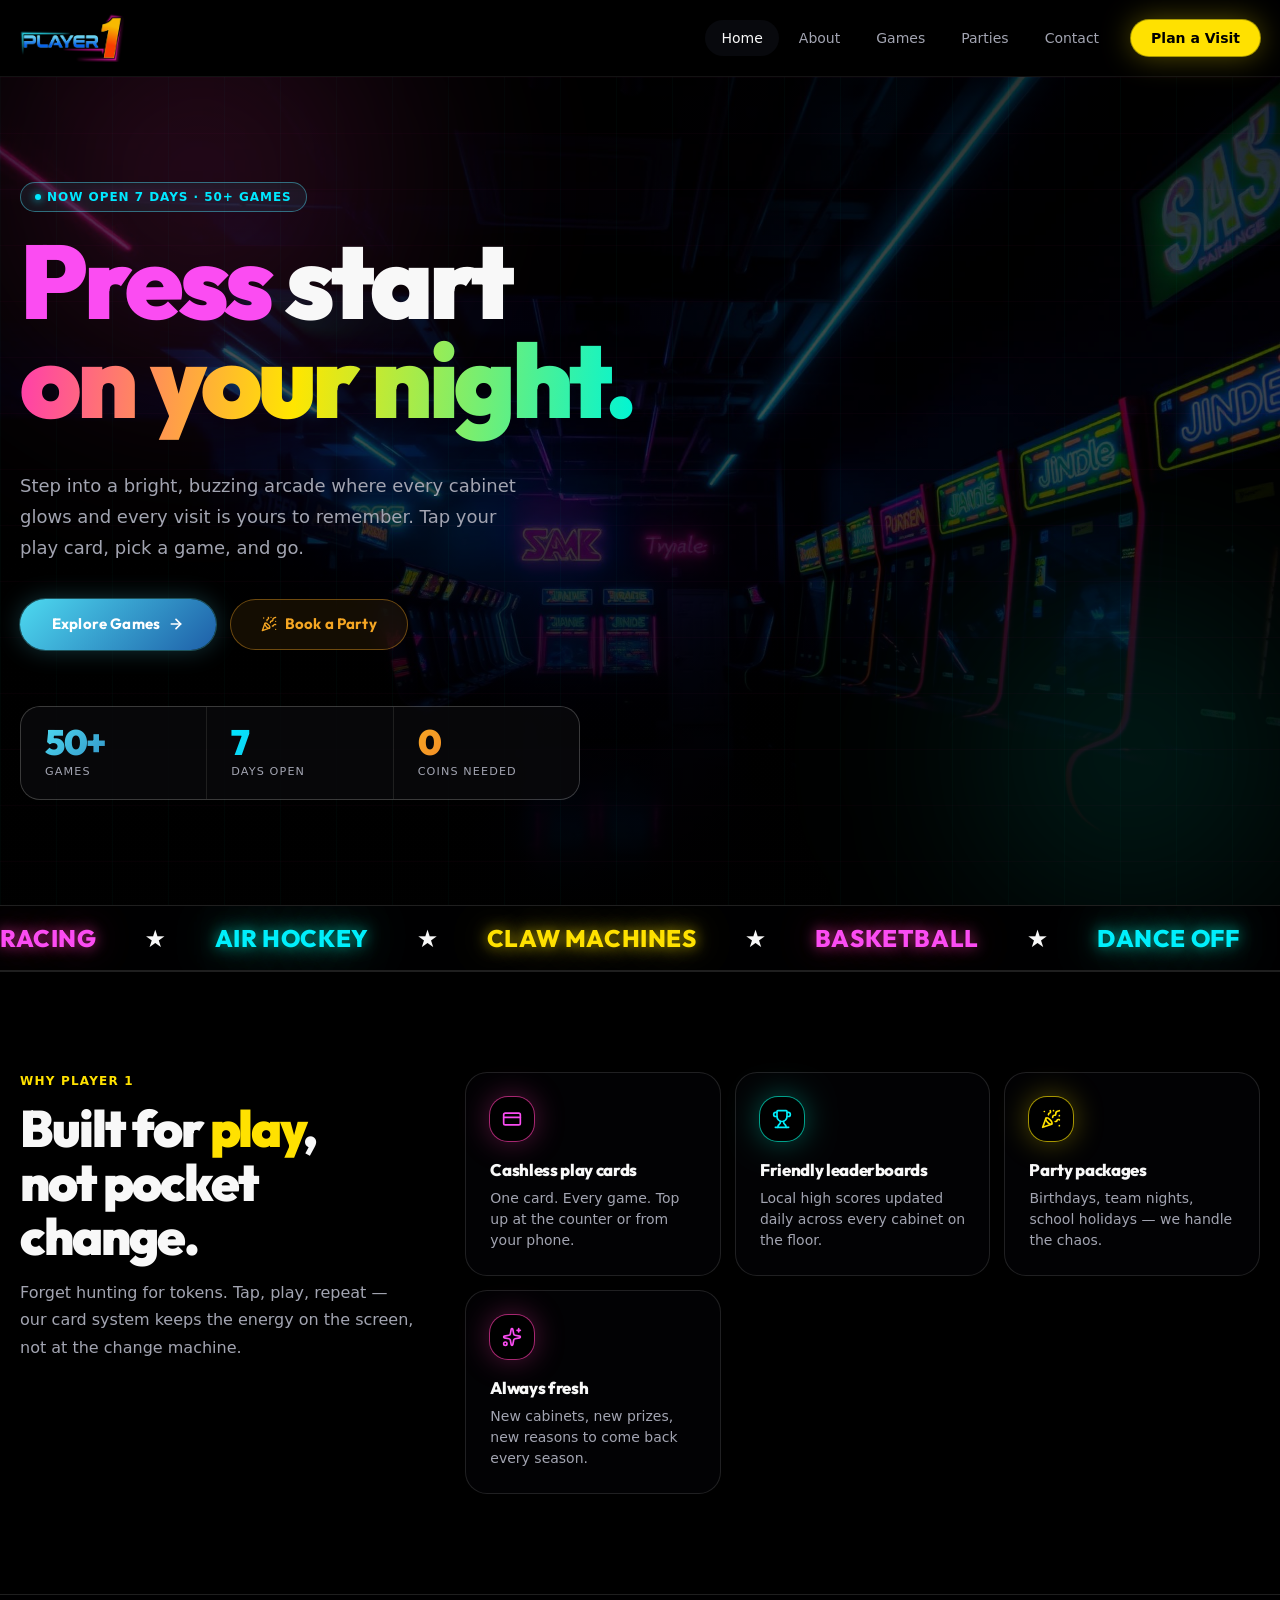
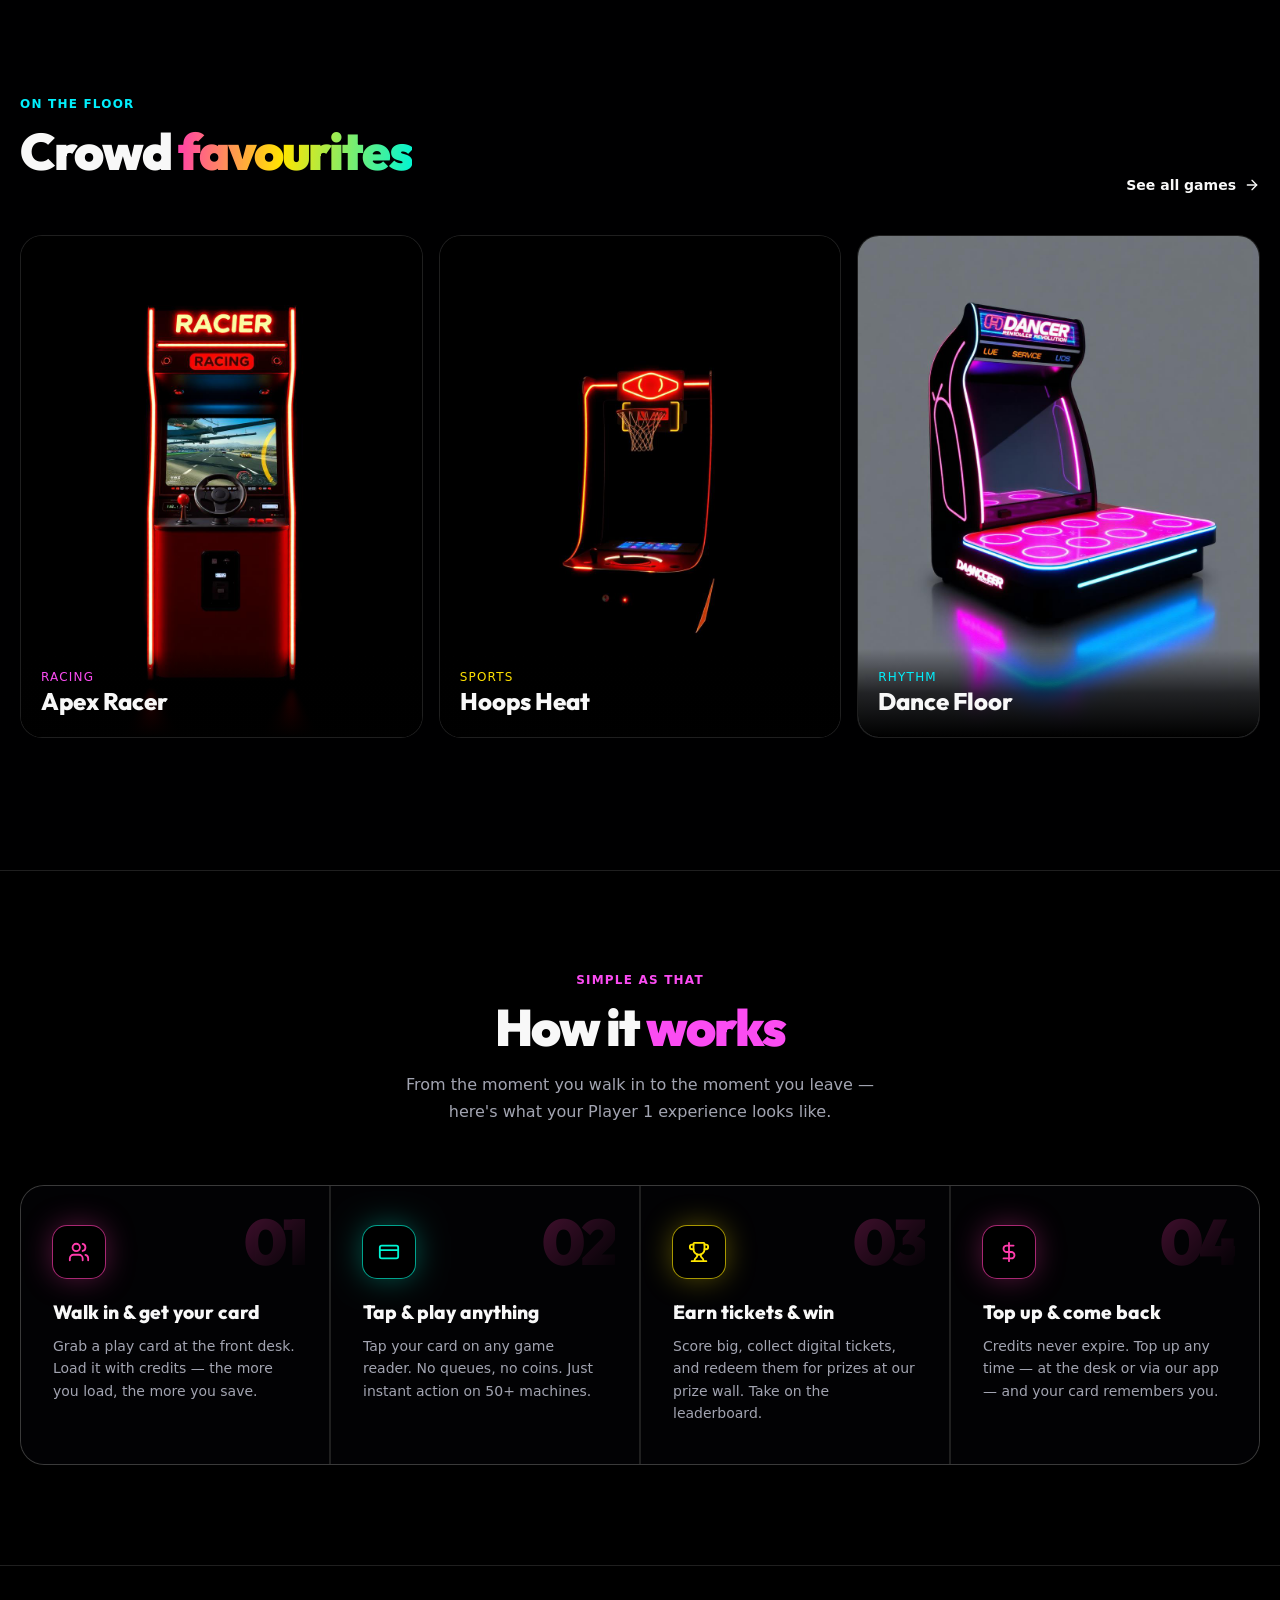
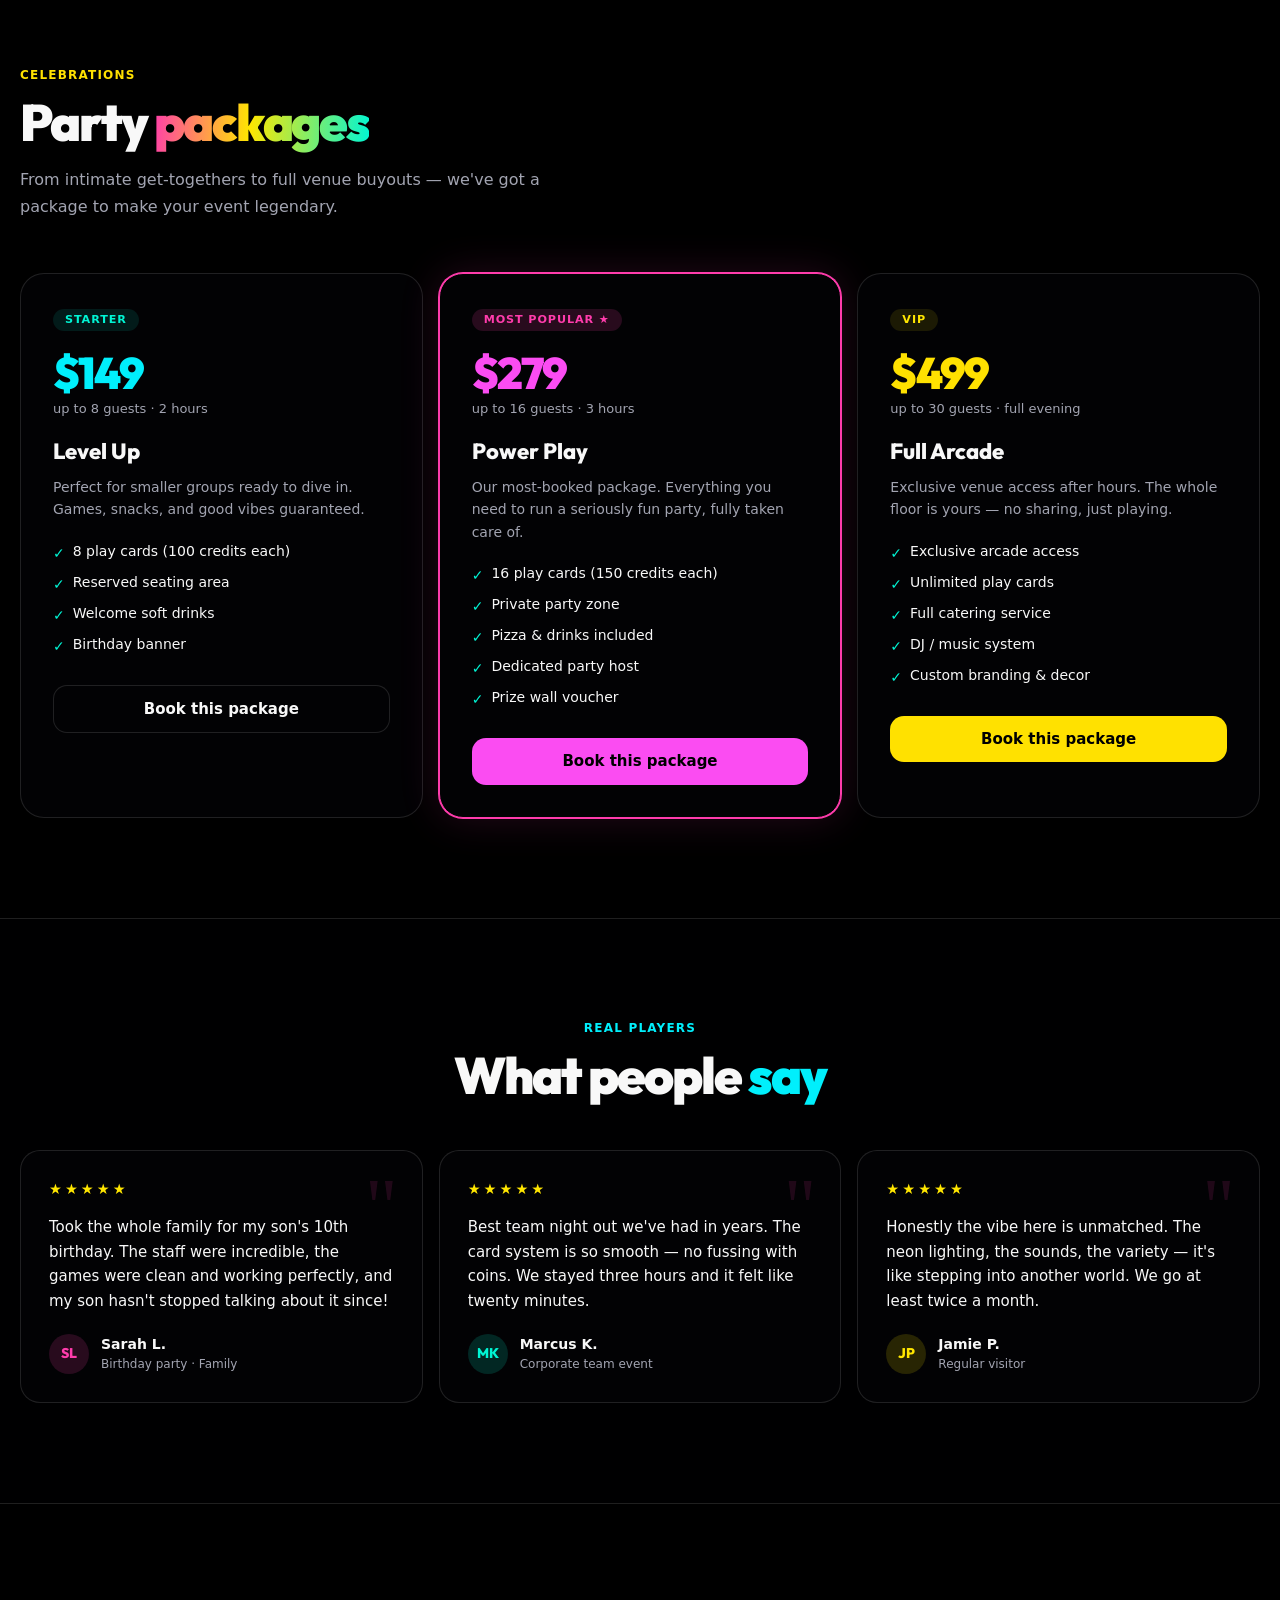
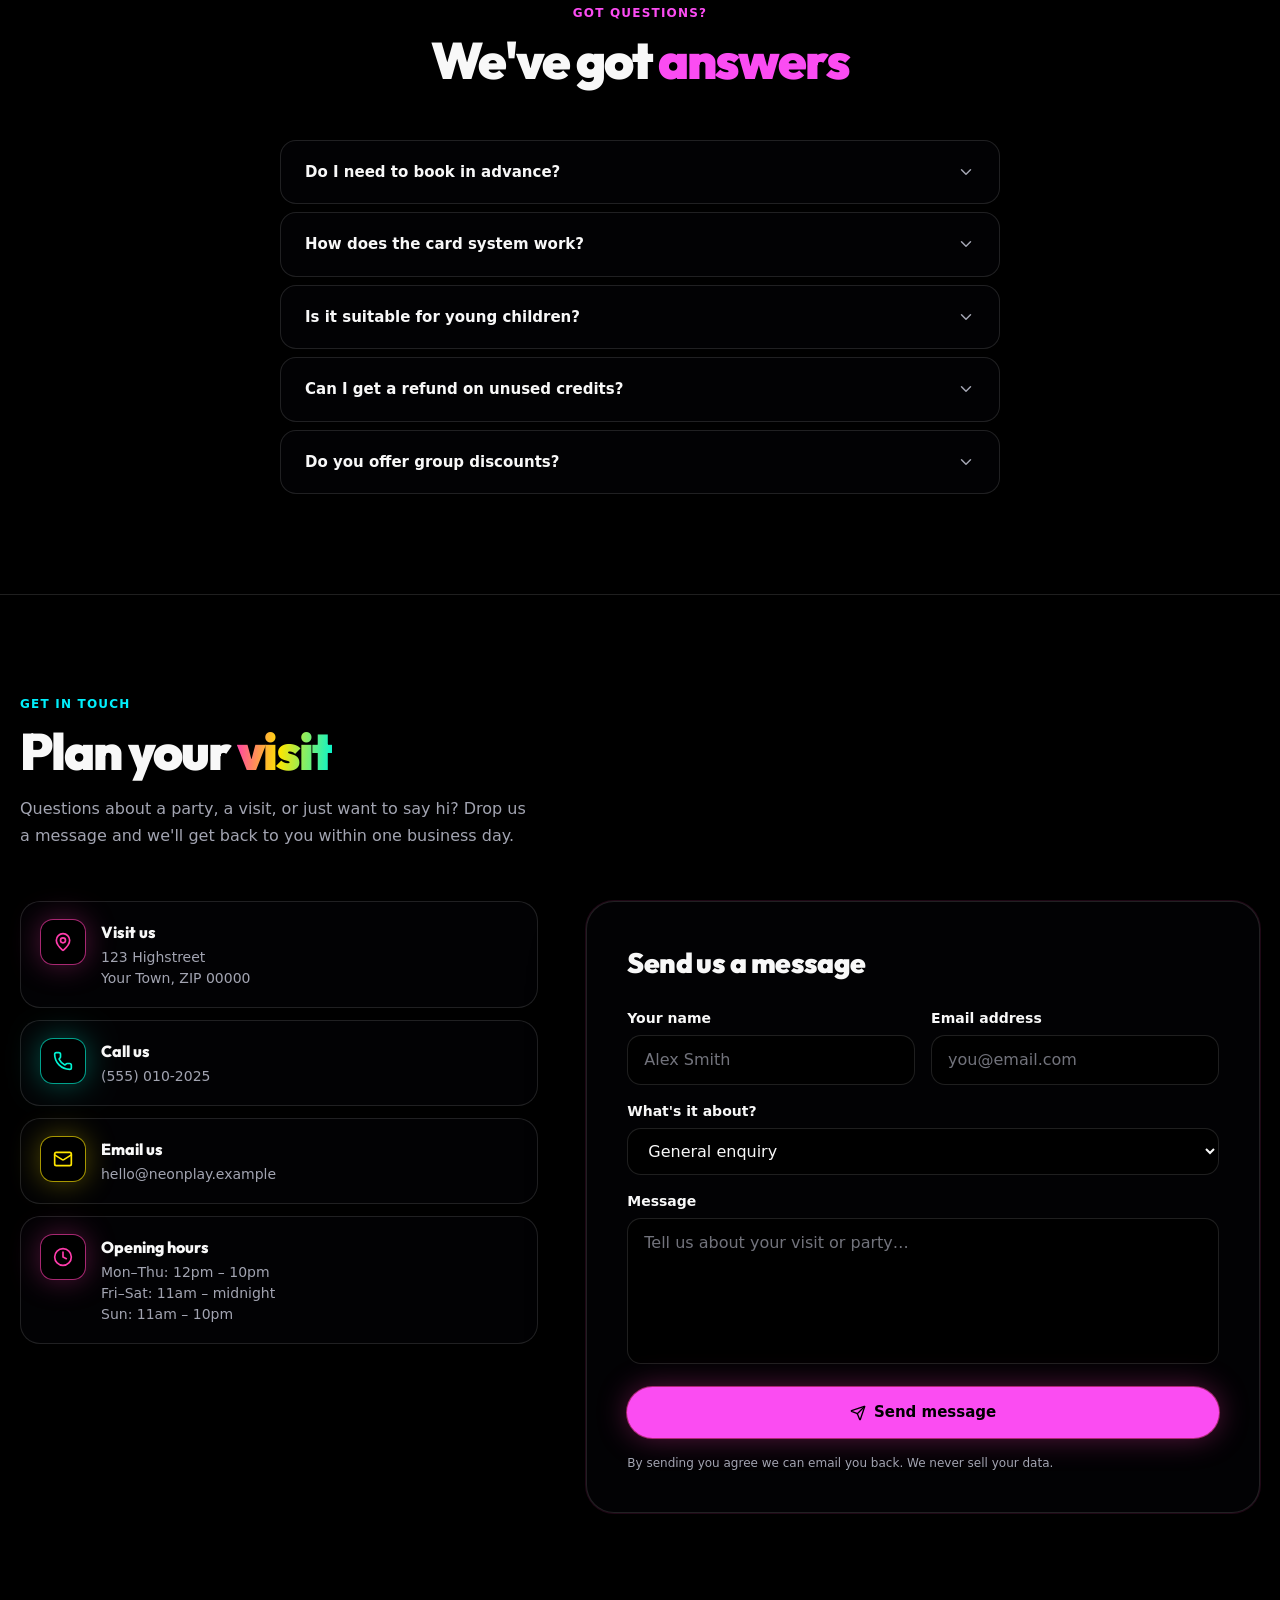
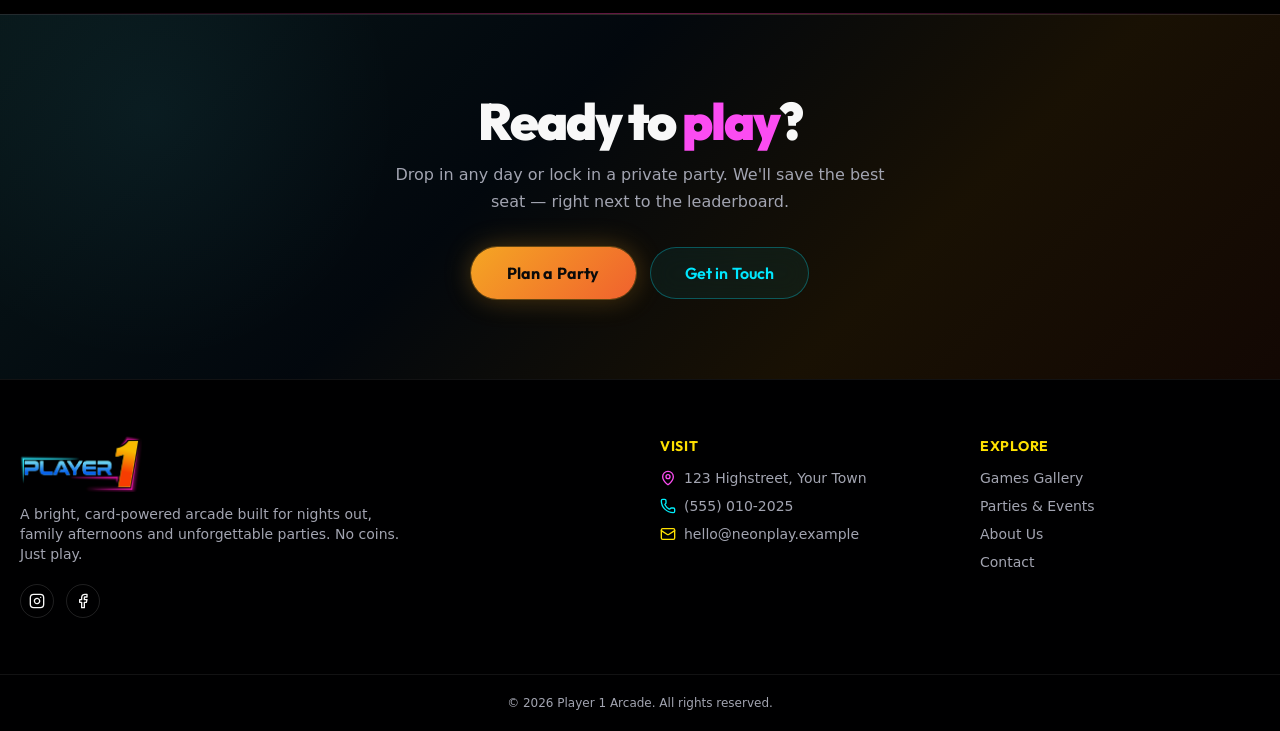
==== commit 8362e2e4: "style fix - upadate v1" ====
--- a/index.html
+++ b/index.html
@@ -77,7 +77,7 @@
     .reveal-delay-4 { transition-delay: 0.4s; }
 
     /* ── Scan-line overlay ─────── */
-    body::after {
+    /* body::after {
       content: '';
       position: fixed;
       inset: 0;
@@ -90,7 +90,7 @@
         rgba(0,0,0,0.04) 4px
       );
       z-index: 9999;
-    }
+    } */
 
     /* ── Premium mobile nav ─────── */
     #mobile-nav {
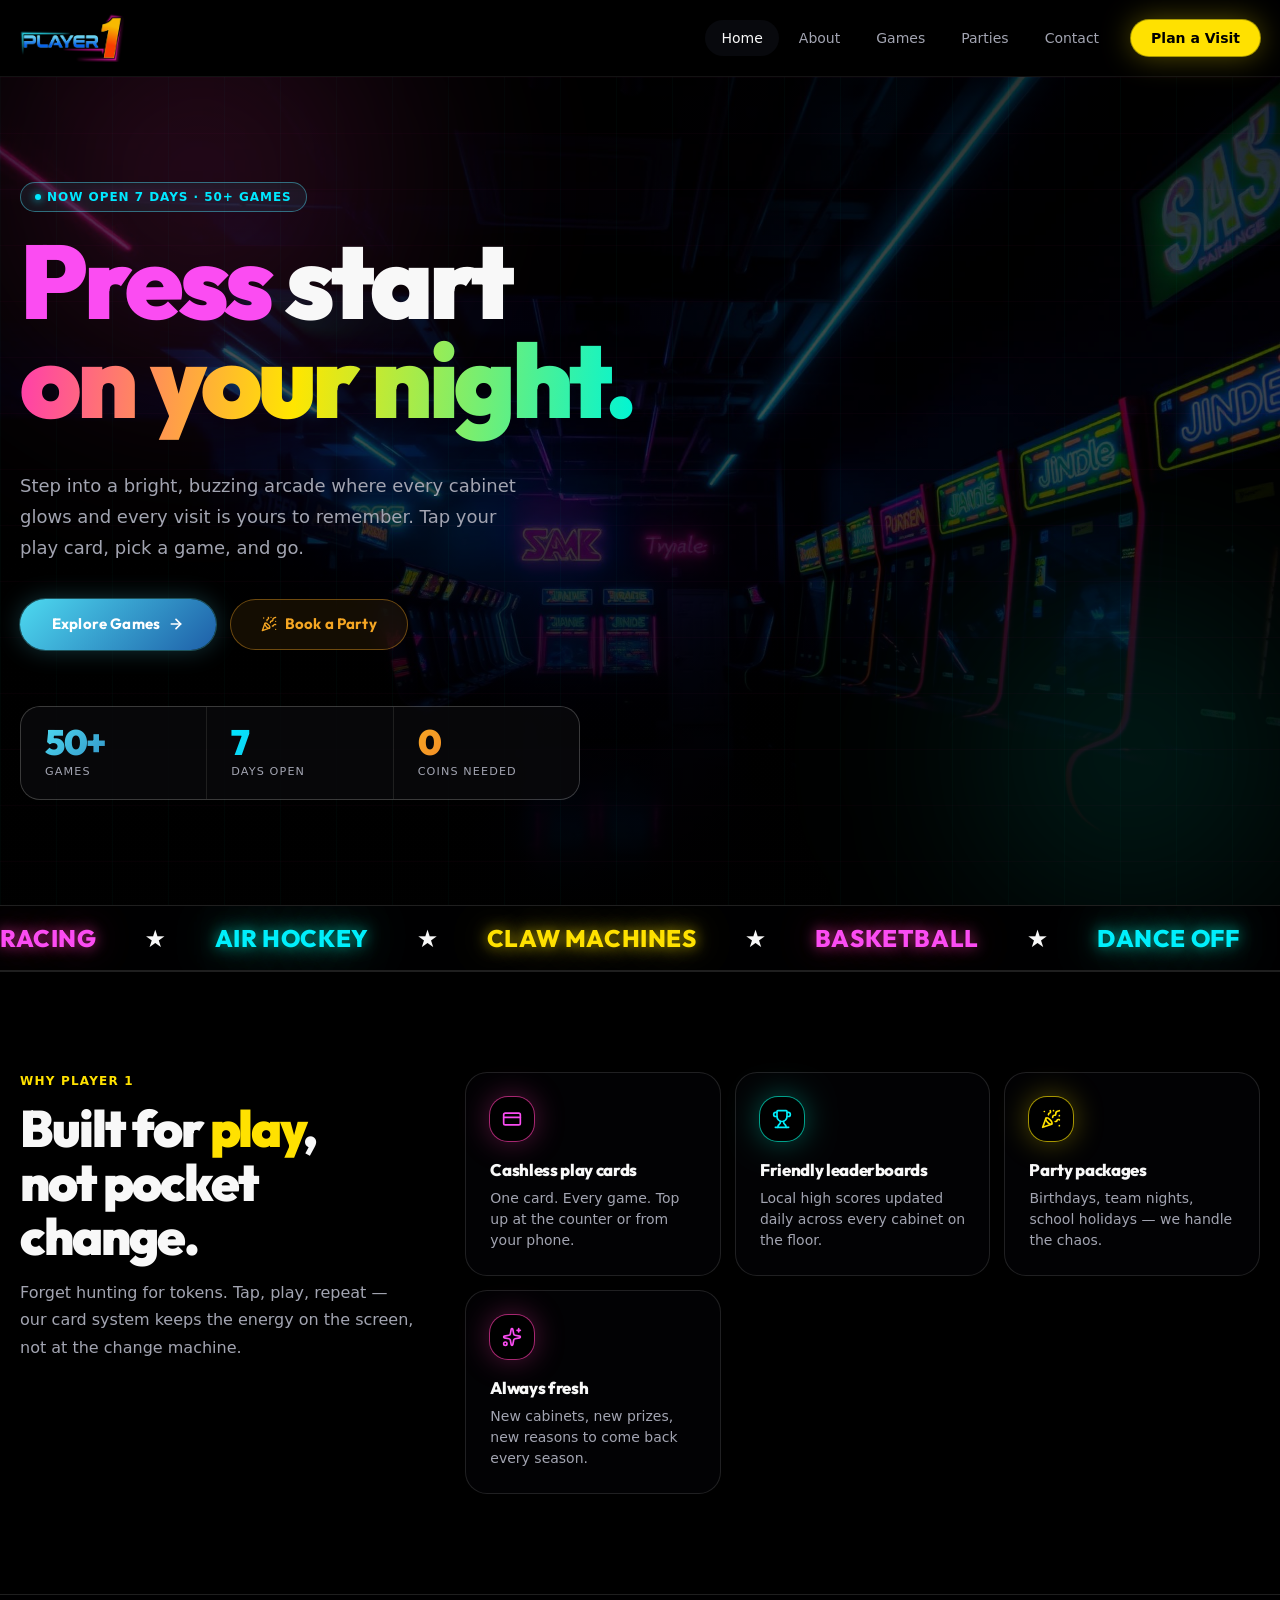
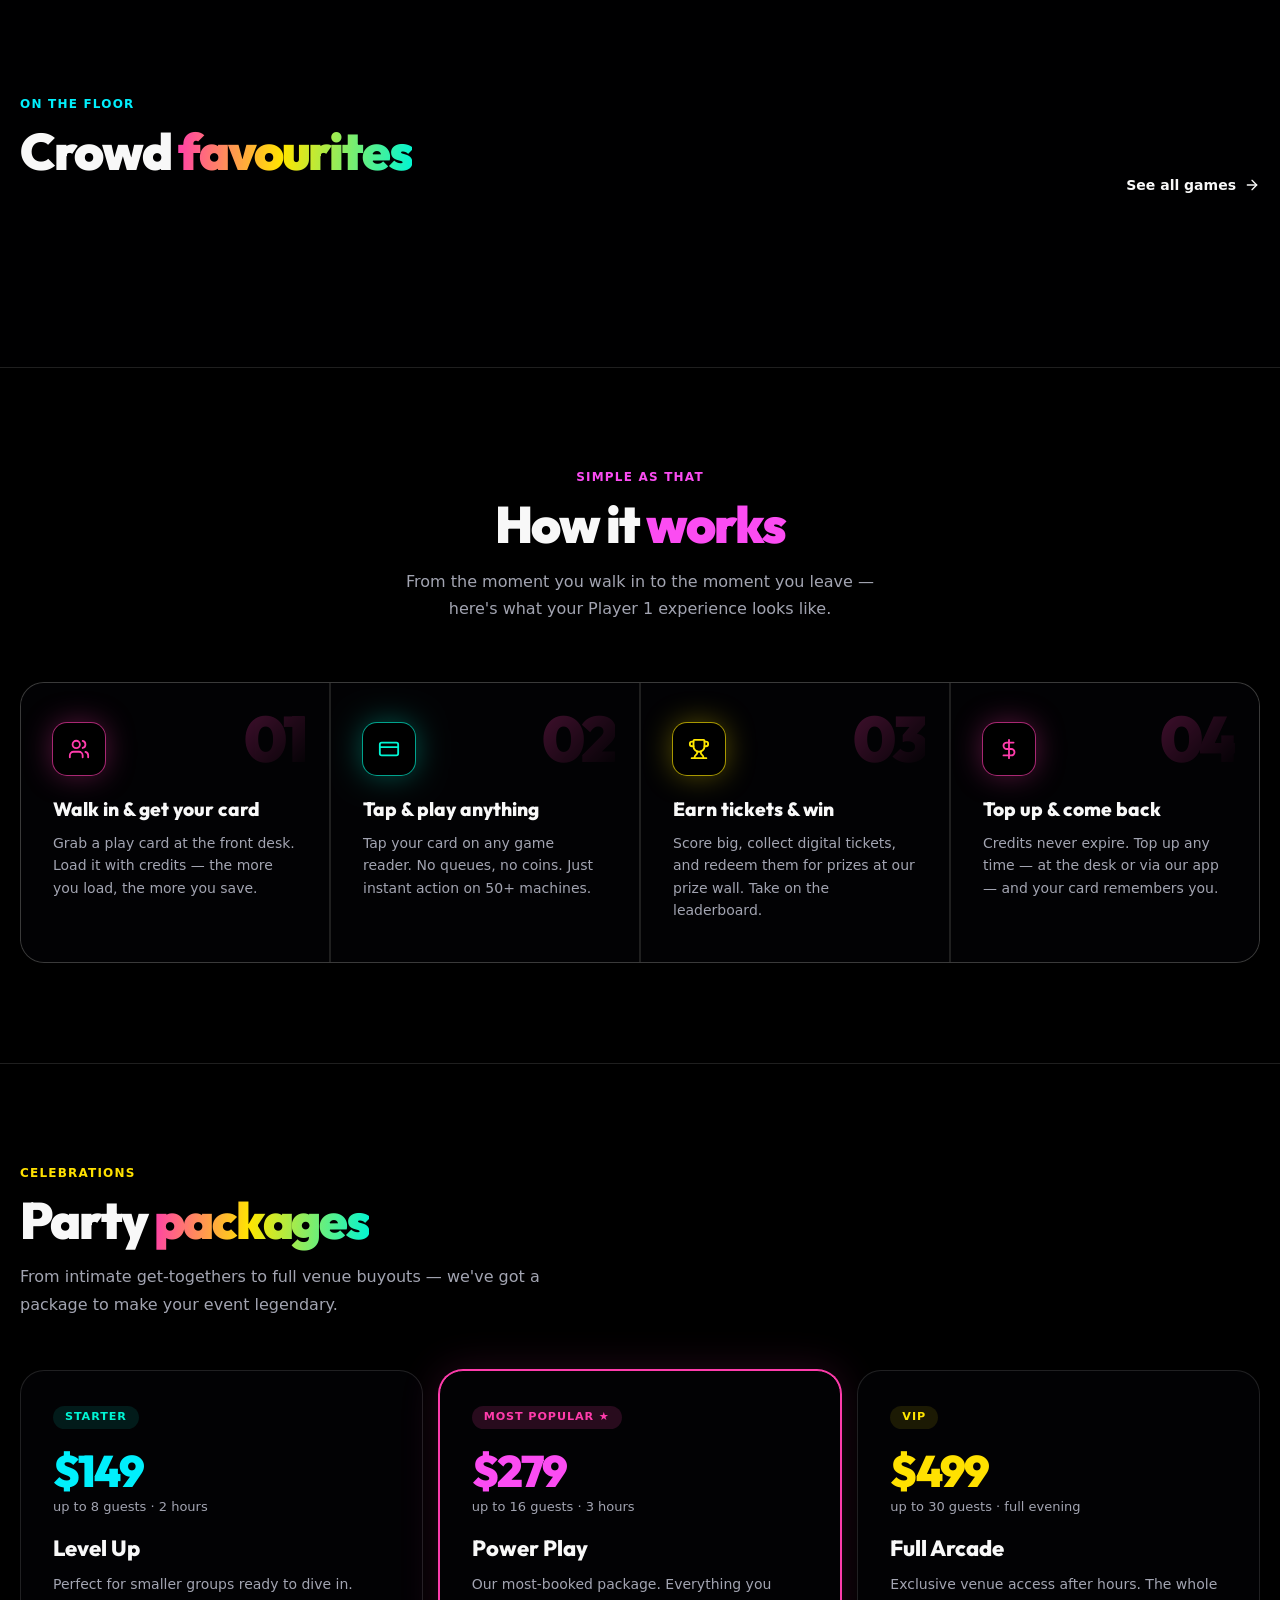
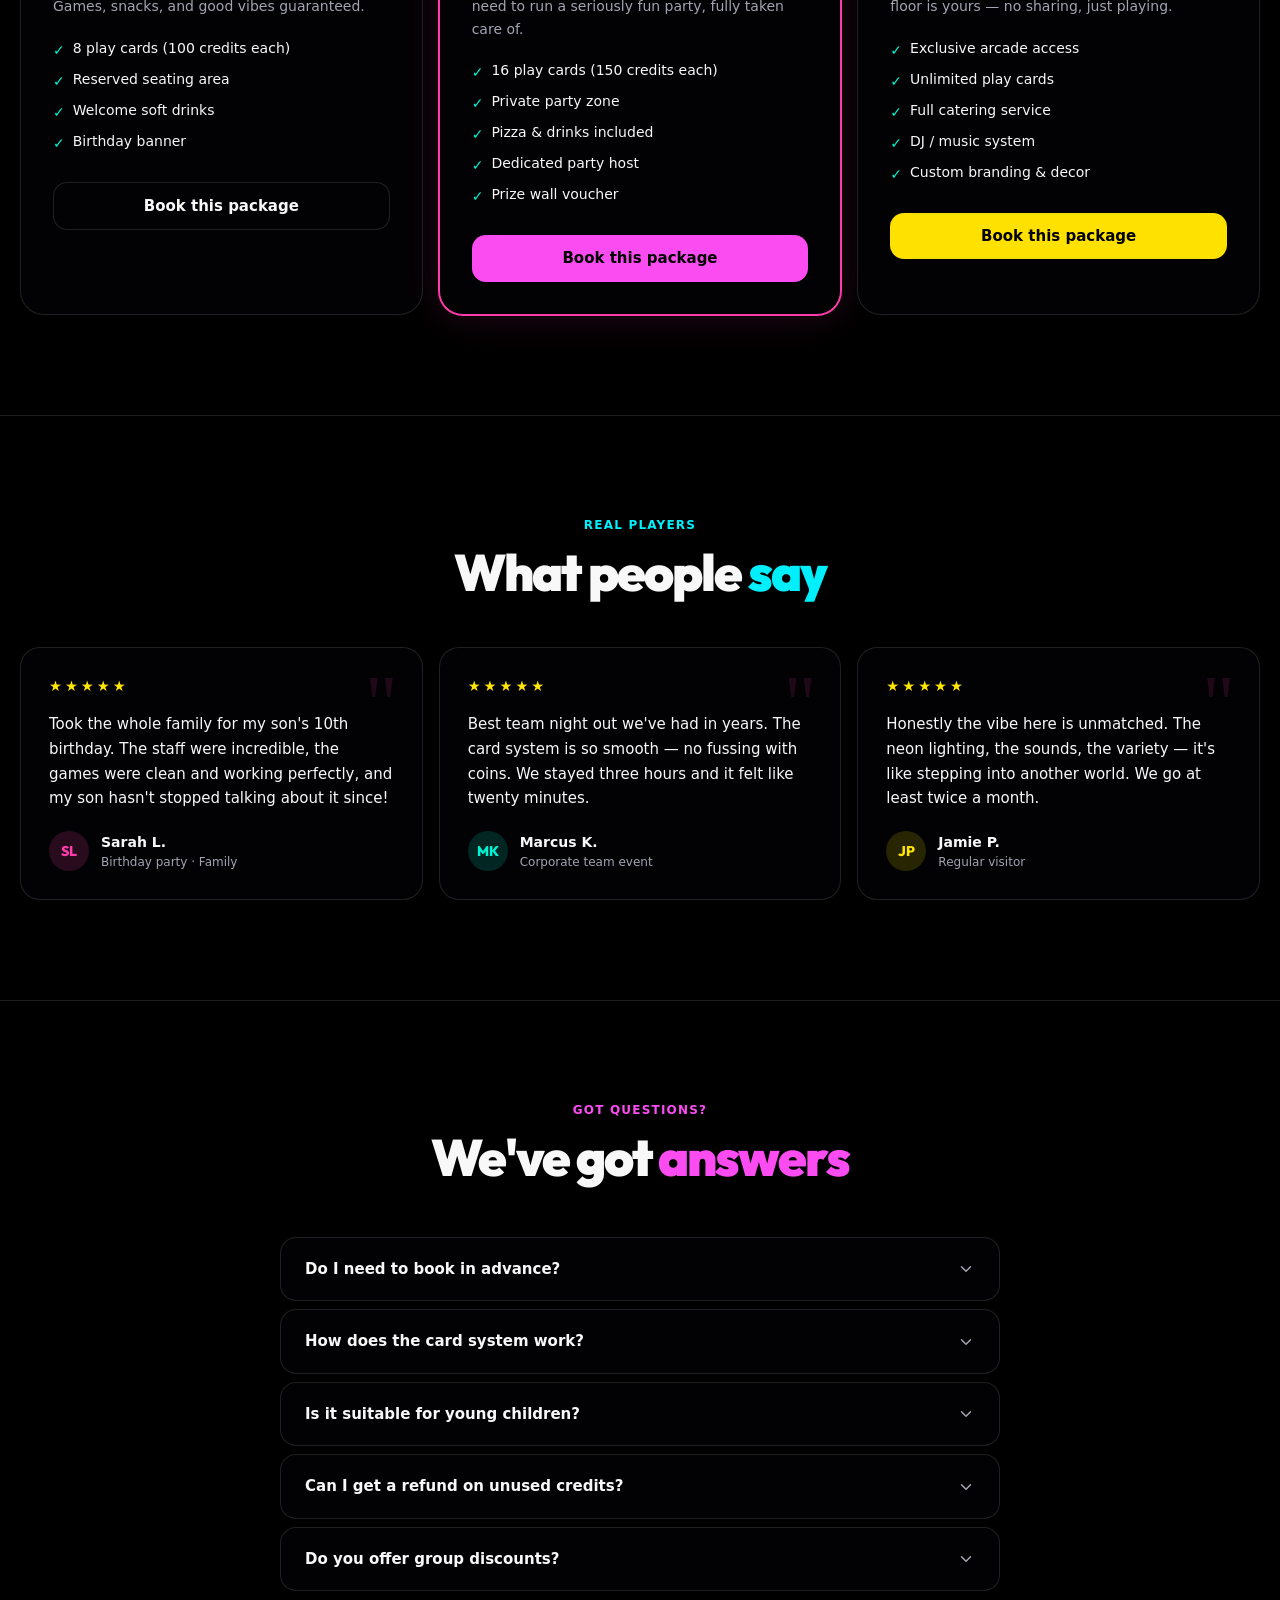
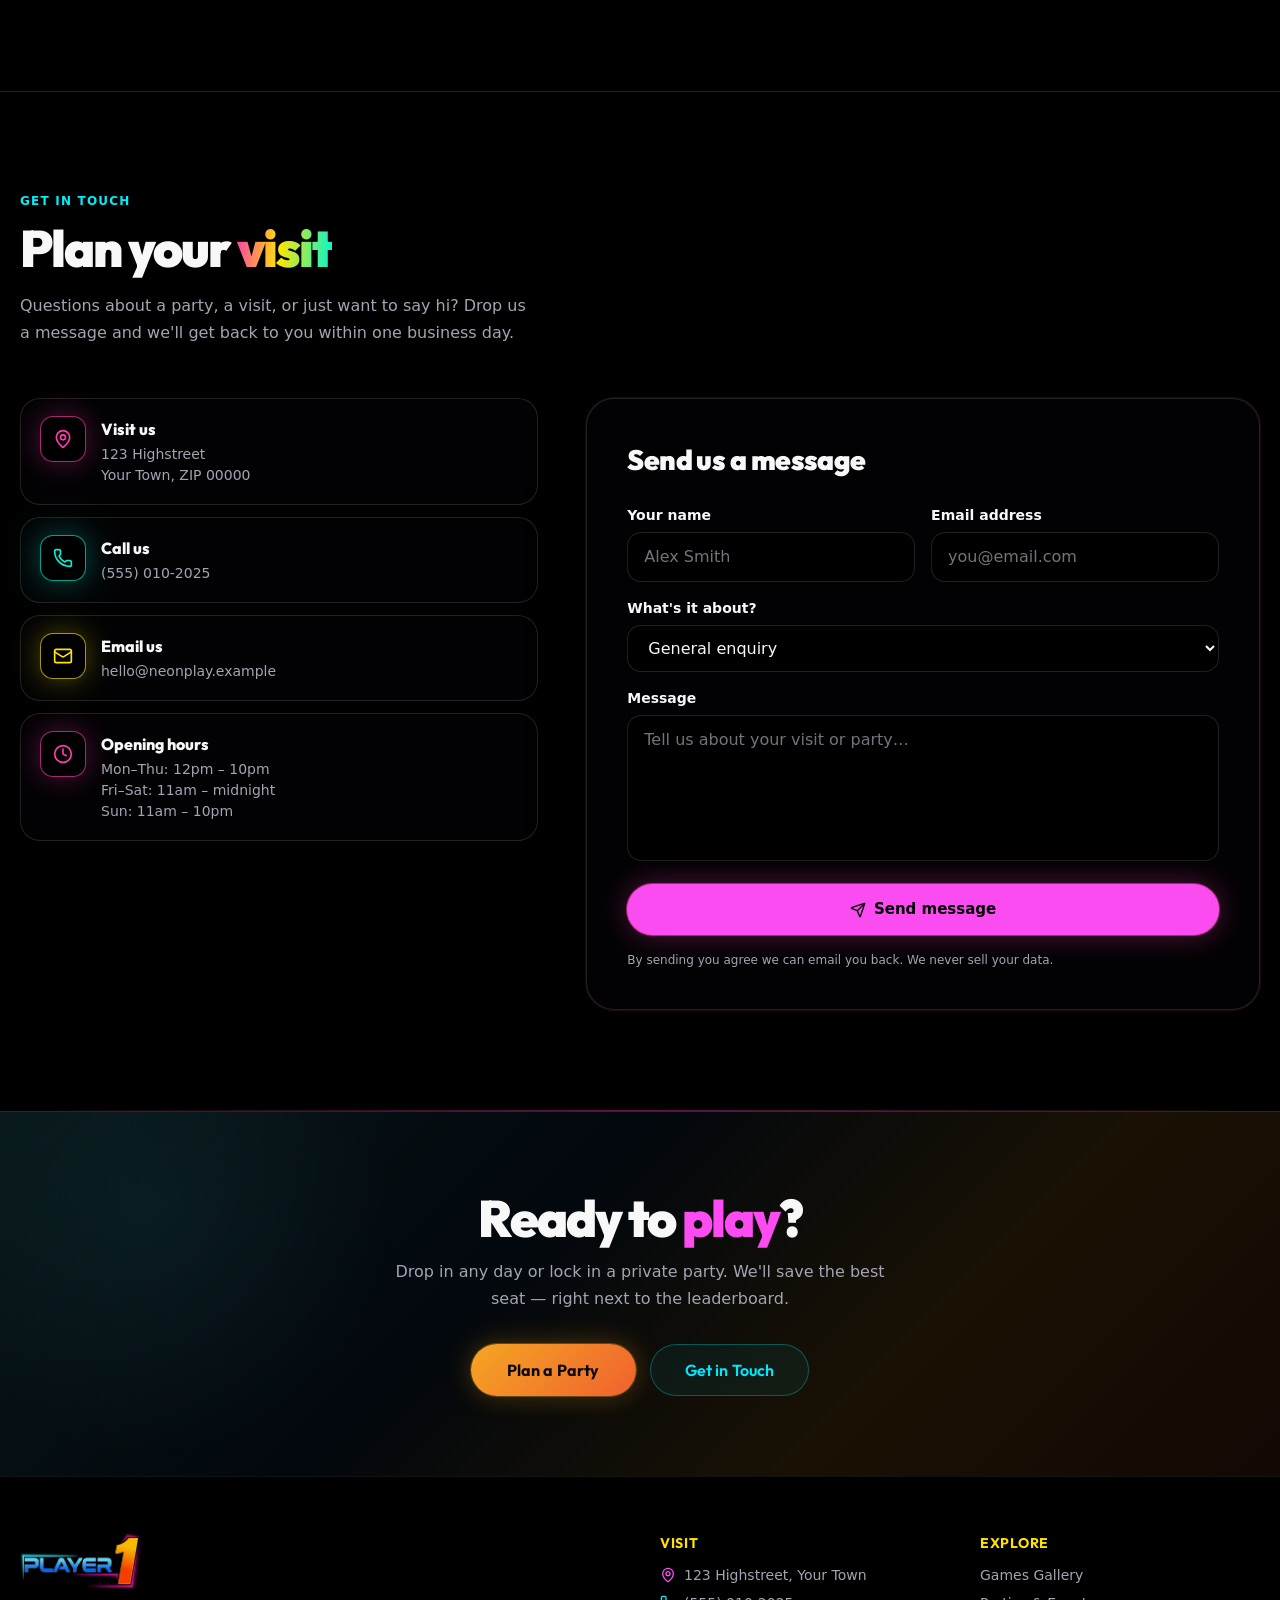
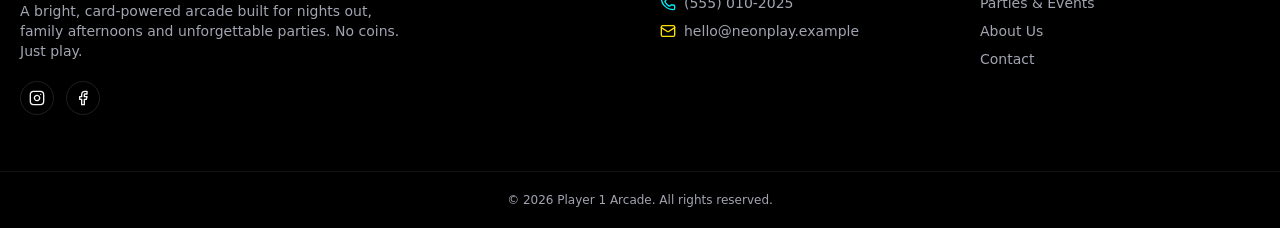
==== commit b5e7e0a6: "adde games images, fix all issues with responsive." ====
--- a/index.html
+++ b/index.html
@@ -20,7 +20,7 @@
   <meta name="description" content="Your neighbourhood arcade. 50+ card-powered games, private party packages, and nights that glow. No coins, just play." />
   <meta property="og:title" content="Player 1 Arcade" />
   <meta property="og:description" content="50+ card-powered games and unforgettable party packages. No coins, just play." />
-
+  <link rel="icon" href="./assets/favicon-92x92.png" />
   <style>
     /* ─── Premium Enhancement Layer ─────────────────────────────────── */
     :root {
@@ -91,38 +91,6 @@
       );
       z-index: 9999;
     } */
-
-    /* ── Premium mobile nav ─────── */
-    #mobile-nav {
-      display: none;
-      flex-direction: column;
-      gap: 4px;
-      padding: 16px 20px 20px;
-      border-top: 1px solid var(--border);
-      background: color-mix(in oklab, var(--background) 95%, transparent);
-      backdrop-filter: blur(24px);
-    }
-    #mobile-nav.open { display: flex; }
-    #mobile-nav a {
-      padding: 10px 16px;
-      border-radius: 12px;
-      font-weight: 600;
-      font-size: 0.9375rem;
-      color: var(--muted-foreground);
-      transition: all 0.15s;
-    }
-    #mobile-nav a:hover, #mobile-nav a.active-link {
-      background: var(--card);
-      color: var(--foreground);
-    }
-    #mobile-nav .cta-mobile {
-      margin-top: 8px;
-      background: var(--accent);
-      color: var(--accent-foreground);
-      text-align: center;
-      border-radius: 999px;
-      font-weight: 700;
-    }
 
     /* ── Hero enhancements ──────── */
     .hero-bg-orb {
@@ -787,7 +755,7 @@
     <div class="page-container">
       <div style="display:flex;align-items:center;justify-content:space-between;padding:14px 0;">
         <a aria-label="Player 1 home" href="/" class="group flex items-center">
-          <img alt="Player 1 arcade logo" class="h-10 w-auto md:h-12 animate-pulse-glow transition-transform group-hover:scale-105" src="./assets/player1-logo-lBeeIn9W.png" />
+          <img alt="Player 1" class="h-10 w-auto md:h-12 animate-pulse-glow transition-transform group-hover:scale-105" src="./assets/player1-logo-lBeeIn9W.png" />
         </a>
         <nav class="hidden items-center gap-1 md:flex">
           <a href="/" class="rounded-full px-4 py-2 text-sm font-medium text-foreground bg-muted">Home</a>
@@ -961,29 +929,11 @@
             <svg xmlns="http://www.w3.org/2000/svg" width="16" height="16" viewBox="0 0 24 24" fill="none" stroke="currentColor" stroke-width="2" stroke-linecap="round" stroke-linejoin="round"><path d="M5 12h14"/><path d="m12 5 7 7-7 7"/></svg>
           </a>
         </div>
-        <div style="margin-top:40px;display:grid;gap:16px;grid-template-columns:repeat(auto-fit,minmax(240px,1fr));">
-          <div class="group relative overflow-hidden rounded-2xl border border-border bg-background reveal reveal-delay-1">
-            <img alt="Apex Racer" width="1024" height="1280" loading="lazy" class="aspect-[4/5] w-full object-cover transition duration-700 group-hover:scale-105" src="./assets/game-racing-cP_G6Dh3.jpg" />
-            <div class="absolute inset-x-0 bottom-0 bg-gradient-to-t from-background via-background/70 to-transparent p-5">
-              <div class="text-xs uppercase tracking-widest text-primary">Racing</div>
-              <div class="font-display text-2xl font-extrabold">Apex Racer</div>
-            </div>
-          </div>
-          <div class="group relative overflow-hidden rounded-2xl border border-border bg-background reveal reveal-delay-2">
-            <img alt="Hoops Heat" width="1024" height="1280" loading="lazy" class="aspect-[4/5] w-full object-cover transition duration-700 group-hover:scale-105" src="./assets/game-basketball-DbW0GDyb.jpg" />
-            <div class="absolute inset-x-0 bottom-0 bg-gradient-to-t from-background via-background/70 to-transparent p-5">
-              <div class="text-xs uppercase tracking-widest text-accent">Sports</div>
-              <div class="font-display text-2xl font-extrabold">Hoops Heat</div>
-            </div>
-          </div>
-          <div class="group relative overflow-hidden rounded-2xl border border-border bg-background reveal reveal-delay-3">
-            <img alt="Dance Floor" width="1024" height="1280" loading="lazy" class="aspect-[4/5] w-full object-cover transition duration-700 group-hover:scale-105" src="./assets/game-dance-P5pxon3F.jpg" />
-            <div class="absolute inset-x-0 bottom-0 bg-gradient-to-t from-background via-background/70 to-transparent p-5">
-              <div class="text-xs uppercase tracking-widest text-secondary">Rhythm</div>
-              <div class="font-display text-2xl font-extrabold">Dance Floor</div>
-            </div>
-          </div>
-        </div>
+        <!-- Featured Games Container -->
+        <div
+          id="featuredGames"
+          style="margin-top:40px;display:grid;gap:16px;grid-template-columns:repeat(auto-fit,minmax(240px,1fr));"
+        ></div>
         <div style="margin-top:32px;text-align:center;">
           <a href="/games.html" class="md:hidden inline-flex items-center gap-2 text-sm font-semibold text-foreground hover:text-primary">
             See all games
@@ -1389,6 +1339,58 @@
     document.getElementById('form-main').style.display = 'none';
     document.getElementById('form-success').style.display = 'block';
   });
+
+
+
+  // HOW MANY FAVOURITE GAMES TO SHOW
+const FEATURED_LIMIT = 3;
+
+const featuredGamesContainer = document.getElementById("featuredGames");
+
+// Fetch JSON
+fetch("./games.json")
+  .then((res) => res.json())
+  .then((data) => {
+    // Only favourite games
+    const featuredGames = data.games
+      .filter((game) => game.favourite === true)
+      .slice(0, FEATURED_LIMIT);
+
+    renderFeaturedGames(featuredGames);
+  });
+
+// Render Featured Games
+function renderFeaturedGames(games) {
+  featuredGamesContainer.innerHTML = "";
+
+  games.forEach((game, index) => {
+    featuredGamesContainer.innerHTML += `
+      <div class="group relative overflow-hidden rounded-2xl border border-border bg-background reveal-none reveal-delay-${
+        index + 1
+      }">
+
+        <img
+          alt="${game.name}"
+          loading="lazy"
+          class="aspect-[4/5] w-full object-cover transition duration-700 group-hover:scale-105"
+          src="./assets/images/games/${game.src}"
+        />
+
+        <div class="absolute inset-x-0 bottom-0 bg-gradient-to-t from-background via-background/70 to-transparent p-5">
+
+          <div class="text-xs uppercase tracking-widest text-primary">
+            ${game.category}
+          </div>
+
+          <div class="font-display text-2xl font-extrabold">
+            ${game.name}
+          </div>
+
+        </div>
+      </div>
+    `;
+  });
+}
 </script>
 </body>
 </html>
--- a/assets/styles.css
+++ b/assets/styles.css
@@ -4152,3 +4152,48 @@
     opacity: 0;
   }
 }
+
+
+.animate-pulse-glow {
+    animation: unset !important;
+}
+
+
+
+ /* ── Premium mobile nav ─────── */
+    #mobile-nav {
+      display: none;
+      flex-direction: column;
+      gap: 4px;
+      padding: 16px 20px 20px;
+      border-top: 1px solid var(--border);
+      background: color-mix(in oklab, var(--background) 95%, transparent);
+      backdrop-filter: blur(24px);
+    }
+    #mobile-nav.open { display: flex; }
+    #mobile-nav a {
+      padding: 10px 16px;
+      border-radius: 12px;
+      font-weight: 600;
+      font-size: 0.9375rem;
+      color: var(--muted-foreground);
+      transition: all 0.15s;
+    }
+    #mobile-nav a:hover, #mobile-nav a.active-link {
+      background: var(--card);
+      color: var(--foreground);
+    }
+    #mobile-nav .cta-mobile {
+      margin-top: 8px;
+      background: var(--accent);
+      color: var(--accent-foreground);
+      text-align: center;
+      border-radius: 999px;
+      font-weight: 700;
+    }
+
+    .page-container {
+    max-width: 1280px;
+    margin: 0 auto;
+    padding: 0 20px;
+}
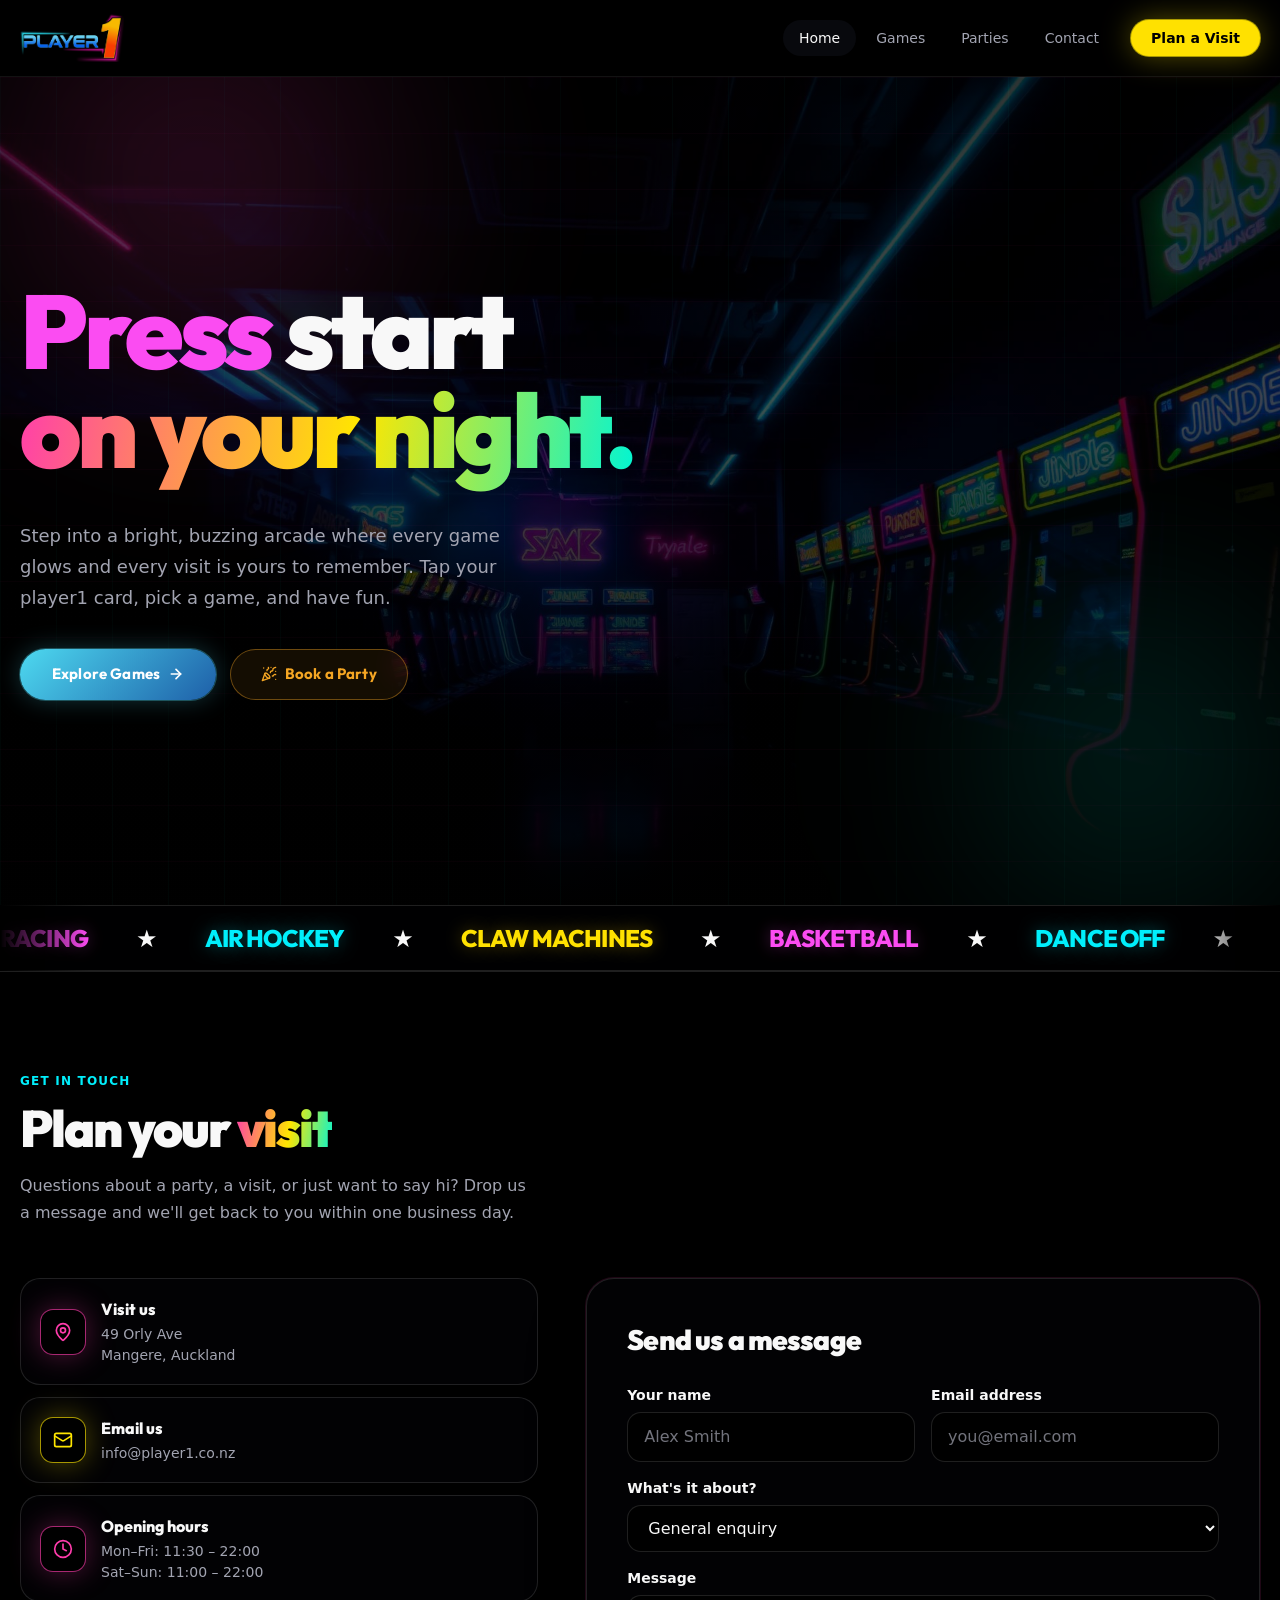
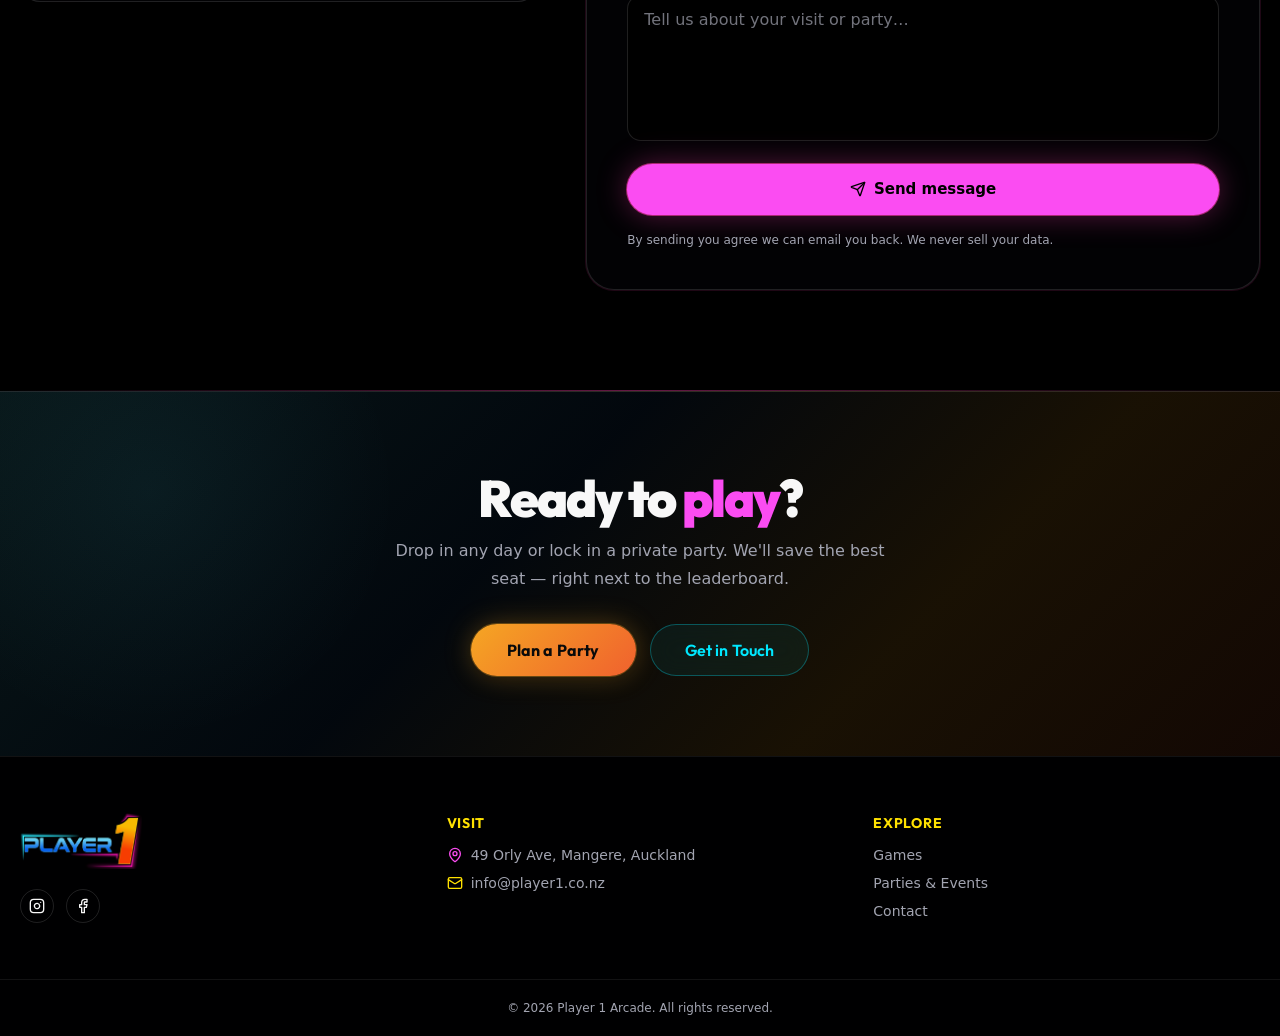
==== commit 0068300e: "Update by client request" ====
--- a/index.html
+++ b/index.html
@@ -7,6 +7,7 @@
   <link rel="preload" as="image" href="./assets/player1-logo-lBeeIn9W.png" />
   <link rel="preload" as="image" href="./assets/hero-arcade-DlBj_60S.jpg" />
   <link rel="stylesheet" href="./assets/styles.css" data-precedence="default" />
+  <link rel="stylesheet" href="./assets/refine.css" />
   <link rel="preconnect" href="https://fonts.googleapis.com" />
   <link rel="preconnect" href="https://fonts.gstatic.com" crossorigin />
   <link href="https://fonts.googleapis.com/css2?family=Outfit:wght@400;600;700;800;900&display=swap" rel="stylesheet" />
@@ -270,72 +271,6 @@
     .testimonial-name { font-weight: 700; font-size: 0.875rem; }
     .testimonial-meta { font-size: 0.75rem; color: var(--muted-foreground); }
 
-    /* ── Party packages ─────────── */
-    .party-section {
-      padding: 100px 0;
-      border-top: 1px solid var(--border);
-    }
-    .party-grid {
-      display: grid;
-      grid-template-columns: repeat(auto-fit, minmax(280px, 1fr));
-      gap: 16px;
-      margin-top: 52px;
-    }
-    .party-card {
-      border: 1px solid var(--border);
-      border-radius: 24px;
-      padding: 32px;
-      background: var(--card);
-      position: relative;
-      overflow: hidden;
-      transition: transform 0.25s, border-color 0.25s;
-    }
-    .party-card:hover { transform: translateY(-5px); }
-    .party-card.featured {
-      border-color: var(--neon-magenta);
-      box-shadow: 0 0 0 1px var(--neon-magenta), 0 0 40px rgba(255,60,172,0.15);
-      animation: borderGlow 3s ease-in-out infinite;
-    }
-    .party-badge {
-      display: inline-block;
-      padding: 3px 12px;
-      border-radius: 999px;
-      font-size: 0.7rem;
-      font-weight: 700;
-      letter-spacing: 0.08em;
-      text-transform: uppercase;
-      margin-bottom: 20px;
-    }
-    .party-price {
-      font-family: var(--font-display, 'Outfit', sans-serif);
-      font-size: 2.75rem;
-      font-weight: 900;
-      letter-spacing: -0.04em;
-      line-height: 1;
-    }
-    .party-price-sub { font-size: 0.8125rem; color: var(--muted-foreground); margin-top: 4px; }
-    .party-name {
-      font-family: var(--font-display, 'Outfit', sans-serif);
-      font-size: 1.375rem;
-      font-weight: 800;
-      margin: 16px 0 8px;
-    }
-    .party-desc { font-size: 0.875rem; color: var(--muted-foreground); margin-bottom: 20px; line-height: 1.6; }
-    .party-features { list-style: none; padding: 0; margin: 0 0 28px; display: flex; flex-direction: column; gap: 8px; }
-    .party-feature { display: flex; align-items: flex-start; gap: 8px; font-size: 0.875rem; }
-    .party-feature-check { color: var(--neon-cyan); flex-shrink: 0; margin-top: 2px; }
-    .party-cta {
-      display: block;
-      width: 100%;
-      padding: 12px;
-      border-radius: 14px;
-      text-align: center;
-      font-weight: 700;
-      font-size: 0.9375rem;
-      transition: all 0.2s;
-      cursor: pointer;
-    }
-
     /* ── Gallery strip ──────────── */
     .gallery-section {
       padding: 100px 0;
@@ -759,7 +694,6 @@
         </a>
         <nav class="hidden items-center gap-1 md:flex">
           <a href="/" class="rounded-full px-4 py-2 text-sm font-medium text-foreground bg-muted">Home</a>
-          <a href="/about.html" class="rounded-full px-4 py-2 text-sm font-medium text-muted-foreground transition hover:text-foreground">About</a>
           <a href="/games.html" class="rounded-full px-4 py-2 text-sm font-medium text-muted-foreground transition hover:text-foreground">Games</a>
           <a href="/parties.html" class="rounded-full px-4 py-2 text-sm font-medium text-muted-foreground transition hover:text-foreground">Parties</a>
           <a href="#contact" class="rounded-full px-4 py-2 text-sm font-medium text-muted-foreground transition hover:text-foreground">Contact</a>
@@ -775,7 +709,6 @@
     <!-- Mobile Nav -->
     <div id="mobile-nav">
       <a href="/" class="active-link">Home</a>
-      <a href="/about.html">About</a>
       <a href="/games.html">Games</a>
       <a href="/parties.html">Parties</a>
       <a href="#contact">Contact</a>
@@ -798,12 +731,6 @@
       <div class="hero-bg-orb hero-bg-orb-2"></div>
 
       <div class="page-container relative" style="padding-top:100px;padding-bottom:100px;width:100%;">
-        <!-- Badge -->
-        <div class="hero-badge reveal">
-          <span class="hero-badge-dot"></span>
-          Now open 7 days · 50+ games
-        </div>
-
         <!-- Headline -->
         <h1 class="reveal" style="font-family:var(--font-display,'Outfit',sans-serif);font-size:clamp(3rem,9vw,6.5rem);font-weight:900;letter-spacing:-0.04em;line-height:0.95;max-width:900px;">
           <span class="text-primary animate-flicker">Press</span>
@@ -812,7 +739,7 @@
         </h1>
 
         <p class="reveal reveal-delay-1" style="margin-top:24px;max-width:520px;font-size:1.125rem;color:var(--muted-foreground);line-height:1.7;">
-          Step into a bright, buzzing arcade where every cabinet glows and every visit is yours to remember. Tap your play card, pick a game, and go.
+          Step into a bright, buzzing arcade where every game glows and every visit is yours to remember. Tap your player1 card, pick a game, and have fun.
         </p>
 
         <!-- CTAs -->
@@ -825,24 +752,6 @@
             <svg xmlns="http://www.w3.org/2000/svg" width="16" height="16" viewBox="0 0 24 24" fill="none" stroke="currentColor" stroke-width="2" stroke-linecap="round" stroke-linejoin="round"><path d="M5.8 11.3 2 22l10.7-3.79"/><path d="M4 3h.01"/><path d="M22 8h.01"/><path d="M15 2h.01"/><path d="M22 20h.01"/><path d="m22 2-2.24.75a2.9 2.9 0 0 0-1.96 3.12c.1.86-.57 1.63-1.45 1.63h-.38c-.86 0-1.6.6-1.76 1.44L14 10"/><path d="m22 13-.82-.33c-.86-.34-1.82.2-1.98 1.11c-.11.7-.72 1.22-1.43 1.22H17"/><path d="m11 2 .33.82c.34.86-.2 1.82-1.11 1.98C9.52 4.9 9 5.52 9 6.23V7"/><path d="M11 13c1.93 1.93 2.83 4.17 2 5-.83.83-3.07-.07-5-2-1.93-1.93-2.83-4.17-2-5 .83-.83 3.07.07 5 2Z"/></svg>
             Book a Party
           </a>
-        </div>
-
-        <!-- Stats -->
-        <div class="reveal reveal-delay-3" style="margin-top:56px;">
-          <div class="stats-strip">
-            <div class="stat-cell">
-              <div class="stat-num text-primary">50+</div>
-              <div class="stat-label">Games</div>
-            </div>
-            <div class="stat-cell">
-              <div class="stat-num text-secondary">7</div>
-              <div class="stat-label">Days open</div>
-            </div>
-            <div class="stat-cell">
-              <div class="stat-num text-accent">0</div>
-              <div class="stat-label">Coins needed</div>
-            </div>
-          </div>
         </div>
       </div>
     </section>
@@ -873,264 +782,6 @@
       </div>
     </div>
 
-    <!-- ═══════════════════ FEATURES ═══════════════════ -->
-    <section style="padding:100px 0;border-top:1px solid var(--border);">
-      <div class="page-container">
-        <div style="display:grid;gap:48px;" class="lg:grid-cols-[1fr_2fr]" id="features-grid">
-          <div>
-            <div class="section-eyebrow text-accent reveal">Why Player 1</div>
-            <h2 class="section-title reveal reveal-delay-1">Built for <span class="text-accent text-glow__-yellow">play</span>,<br/>not pocket change.</h2>
-            <p class="section-desc reveal reveal-delay-2">Forget hunting for tokens. Tap, play, repeat — our card system keeps the energy on the screen, not at the change machine.</p>
-          </div>
-          <div style="display:grid;gap:14px;grid-template-columns:repeat(auto-fit,minmax(220px,1fr));">
-            <div class="group rounded-2xl border border-border bg-card p-6 transition hover:-translate-y-1 reveal reveal-delay-1">
-              <div class="mb-4 grid h-11 w-11 place-items-center rounded-xl bg-background ring-glow-magenta">
-                <svg xmlns="http://www.w3.org/2000/svg" width="20" height="20" viewBox="0 0 24 24" fill="none" stroke="currentColor" stroke-width="2" stroke-linecap="round" stroke-linejoin="round" class="text-primary"><rect width="20" height="14" x="2" y="5" rx="2"/><line x1="2" x2="22" y1="10" y2="10"/></svg>
-              </div>
-              <h3 style="font-family:var(--font-display);font-size:1.05rem;font-weight:800;margin-bottom:6px;">Cashless play cards</h3>
-              <p style="font-size:0.875rem;color:var(--muted-foreground);">One card. Every game. Top up at the counter or from your phone.</p>
-            </div>
-            <div class="group rounded-2xl border border-border bg-card p-6 transition hover:-translate-y-1 reveal reveal-delay-2">
-              <div class="mb-4 grid h-11 w-11 place-items-center rounded-xl bg-background ring-glow-cyan">
-                <svg xmlns="http://www.w3.org/2000/svg" width="20" height="20" viewBox="0 0 24 24" fill="none" stroke="currentColor" stroke-width="2" stroke-linecap="round" stroke-linejoin="round" class="text-secondary"><path d="M10 14.66v1.626a2 2 0 0 1-.976 1.696A5 5 0 0 0 7 21.978"/><path d="M14 14.66v1.626a2 2 0 0 0 .976 1.696A5 5 0 0 1 17 21.978"/><path d="M18 9h1.5a1 1 0 0 0 0-5H18"/><path d="M4 22h16"/><path d="M6 9a6 6 0 0 0 12 0V3a1 1 0 0 0-1-1H7a1 1 0 0 0-1 1z"/><path d="M6 9H4.5a1 1 0 0 1 0-5H6"/></svg>
-              </div>
-              <h3 style="font-family:var(--font-display);font-size:1.05rem;font-weight:800;margin-bottom:6px;">Friendly leaderboards</h3>
-              <p style="font-size:0.875rem;color:var(--muted-foreground);">Local high scores updated daily across every cabinet on the floor.</p>
-            </div>
-            <div class="group rounded-2xl border border-border bg-card p-6 transition hover:-translate-y-1 reveal reveal-delay-3">
-              <div class="mb-4 grid h-11 w-11 place-items-center rounded-xl bg-background ring-glow-yellow">
-                <svg xmlns="http://www.w3.org/2000/svg" width="20" height="20" viewBox="0 0 24 24" fill="none" stroke="currentColor" stroke-width="2" stroke-linecap="round" stroke-linejoin="round" class="text-accent"><path d="M5.8 11.3 2 22l10.7-3.79"/><path d="M4 3h.01"/><path d="M22 8h.01"/><path d="M15 2h.01"/><path d="M22 20h.01"/><path d="m22 2-2.24.75a2.9 2.9 0 0 0-1.96 3.12c.1.86-.57 1.63-1.45 1.63h-.38c-.86 0-1.6.6-1.76 1.44L14 10"/><path d="m22 13-.82-.33c-.86-.34-1.82.2-1.98 1.11c-.11.7-.72 1.22-1.43 1.22H17"/><path d="m11 2 .33.82c.34.86-.2 1.82-1.11 1.98C9.52 4.9 9 5.52 9 6.23V7"/><path d="M11 13c1.93 1.93 2.83 4.17 2 5-.83.83-3.07-.07-5-2-1.93-1.93-2.83-4.17-2-5 .83-.83 3.07.07 5 2Z"/></svg>
-              </div>
-              <h3 style="font-family:var(--font-display);font-size:1.05rem;font-weight:800;margin-bottom:6px;">Party packages</h3>
-              <p style="font-size:0.875rem;color:var(--muted-foreground);">Birthdays, team nights, school holidays — we handle the chaos.</p>
-            </div>
-            <div class="group rounded-2xl border border-border bg-card p-6 transition hover:-translate-y-1 reveal reveal-delay-4">
-              <div class="mb-4 grid h-11 w-11 place-items-center rounded-xl bg-background ring-glow-magenta">
-                <svg xmlns="http://www.w3.org/2000/svg" width="20" height="20" viewBox="0 0 24 24" fill="none" stroke="currentColor" stroke-width="2" stroke-linecap="round" stroke-linejoin="round" class="text-primary"><path d="M11.017 2.814a1 1 0 0 1 1.966 0l1.051 5.558a2 2 0 0 0 1.594 1.594l5.558 1.051a1 1 0 0 1 0 1.966l-5.558 1.051a2 2 0 0 0-1.594 1.594l-1.051 5.558a1 1 0 0 1-1.966 0l-1.051-5.558a2 2 0 0 0-1.594-1.594l-5.558-1.051a1 1 0 0 1 0-1.966l5.558-1.051a2 2 0 0 0 1.594-1.594z"/><path d="M20 2v4"/><path d="M22 4h-4"/><circle cx="4" cy="20" r="2"/></svg>
-              </div>
-              <h3 style="font-family:var(--font-display);font-size:1.05rem;font-weight:800;margin-bottom:6px;">Always fresh</h3>
-              <p style="font-size:0.875rem;color:var(--muted-foreground);">New cabinets, new prizes, new reasons to come back every season.</p>
-            </div>
-          </div>
-        </div>
-      </div>
-    </section>
-
-    <!-- ═══════════════════ CROWD FAVOURITES ═══════════════════ -->
-    <section class="border-t border-border" style="padding:100px 0;background:color-mix(in oklab, var(--card) 30%, transparent);">
-      <div class="page-container">
-        <div style="display:flex;align-items:flex-end;justify-content:space-between;gap:16px;flex-wrap:wrap;">
-          <div>
-            <div class="section-eyebrow text-secondary reveal">On the floor</div>
-            <h2 class="section-title reveal reveal-delay-1">Crowd <span class="gradient-neon-text">favourites</span></h2>
-          </div>
-          <a href="/games.html" class="hidden md:inline-flex items-center gap-2 text-sm font-semibold text-foreground hover:text-primary reveal">
-            See all games
-            <svg xmlns="http://www.w3.org/2000/svg" width="16" height="16" viewBox="0 0 24 24" fill="none" stroke="currentColor" stroke-width="2" stroke-linecap="round" stroke-linejoin="round"><path d="M5 12h14"/><path d="m12 5 7 7-7 7"/></svg>
-          </a>
-        </div>
-        <!-- Featured Games Container -->
-        <div
-          id="featuredGames"
-          style="margin-top:40px;display:grid;gap:16px;grid-template-columns:repeat(auto-fit,minmax(240px,1fr));"
-        ></div>
-        <div style="margin-top:32px;text-align:center;">
-          <a href="/games.html" class="md:hidden inline-flex items-center gap-2 text-sm font-semibold text-foreground hover:text-primary">
-            See all games
-            <svg xmlns="http://www.w3.org/2000/svg" width="16" height="16" viewBox="0 0 24 24" fill="none" stroke="currentColor" stroke-width="2" stroke-linecap="round" stroke-linejoin="round"><path d="M5 12h14"/><path d="m12 5 7 7-7 7"/></svg>
-          </a>
-        </div>
-      </div>
-    </section>
-
-    <!-- ═══════════════════ HOW IT WORKS ═══════════════════ -->
-    <section class="steps-section">
-      <div class="page-container">
-        <div style="text-align:center;max-width:560px;margin:0 auto;">
-          <div class="section-eyebrow text-primary reveal">Simple as that</div>
-          <h2 class="section-title reveal reveal-delay-1">How it <span class="text-glow__-magenta text-primary">works</span></h2>
-          <p class="section-desc reveal reveal-delay-2" style="margin:0 auto;">From the moment you walk in to the moment you leave — here's what your Player 1 experience looks like.</p>
-        </div>
-        <div class="steps-grid reveal reveal-delay-1">
-          <div class="step-card">
-            <span class="step-num">01</span>
-            <div class="step-icon bg-background ring-glow-magenta">
-              <svg xmlns="http://www.w3.org/2000/svg" width="22" height="22" viewBox="0 0 24 24" fill="none" stroke="var(--neon-magenta)" stroke-width="2" stroke-linecap="round" stroke-linejoin="round"><path d="M16 21v-2a4 4 0 0 0-4-4H6a4 4 0 0 0-4 4v2"/><circle cx="9" cy="7" r="4"/><path d="M22 21v-2a4 4 0 0 0-3-3.87"/><path d="M16 3.13a4 4 0 0 1 0 7.75"/></svg>
-            </div>
-            <div class="step-title">Walk in &amp; get your card</div>
-            <p class="step-body">Grab a play card at the front desk. Load it with credits — the more you load, the more you save.</p>
-          </div>
-          <div class="step-card">
-            <span class="step-num">02</span>
-            <div class="step-icon bg-background ring-glow-cyan">
-              <svg xmlns="http://www.w3.org/2000/svg" width="22" height="22" viewBox="0 0 24 24" fill="none" stroke="var(--neon-cyan)" stroke-width="2" stroke-linecap="round" stroke-linejoin="round"><rect width="20" height="14" x="2" y="5" rx="2"/><line x1="2" x2="22" y1="10" y2="10"/></svg>
-            </div>
-            <div class="step-title">Tap &amp; play anything</div>
-            <p class="step-body">Tap your card on any game reader. No queues, no coins. Just instant action on 50+ machines.</p>
-          </div>
-          <div class="step-card">
-            <span class="step-num">03</span>
-            <div class="step-icon bg-background ring-glow-yellow">
-              <svg xmlns="http://www.w3.org/2000/svg" width="22" height="22" viewBox="0 0 24 24" fill="none" stroke="var(--neon-yellow)" stroke-width="2" stroke-linecap="round" stroke-linejoin="round"><path d="M10 14.66v1.626a2 2 0 0 1-.976 1.696A5 5 0 0 0 7 21.978"/><path d="M14 14.66v1.626a2 2 0 0 0 .976 1.696A5 5 0 0 1 17 21.978"/><path d="M18 9h1.5a1 1 0 0 0 0-5H18"/><path d="M4 22h16"/><path d="M6 9a6 6 0 0 0 12 0V3a1 1 0 0 0-1-1H7a1 1 0 0 0-1 1z"/><path d="M6 9H4.5a1 1 0 0 1 0-5H6"/></svg>
-            </div>
-            <div class="step-title">Earn tickets &amp; win</div>
-            <p class="step-body">Score big, collect digital tickets, and redeem them for prizes at our prize wall. Take on the leaderboard.</p>
-          </div>
-          <div class="step-card">
-            <span class="step-num">04</span>
-            <div class="step-icon bg-background ring-glow-magenta">
-              <svg xmlns="http://www.w3.org/2000/svg" width="22" height="22" viewBox="0 0 24 24" fill="none" stroke="var(--neon-magenta)" stroke-width="2" stroke-linecap="round" stroke-linejoin="round"><path d="M12 2v20M17 5H9.5a3.5 3.5 0 0 0 0 7h5a3.5 3.5 0 0 1 0 7H6"/></svg>
-            </div>
-            <div class="step-title">Top up &amp; come back</div>
-            <p class="step-body">Credits never expire. Top up any time — at the desk or via our app — and your card remembers you.</p>
-          </div>
-        </div>
-      </div>
-    </section>
-
-    <!-- ═══════════════════ PARTY PACKAGES ═══════════════════ -->
-    <section class="party-section" id="parties">
-      <div class="page-container">
-        <div style="max-width:540px;">
-          <div class="section-eyebrow text-accent reveal">Celebrations</div>
-          <h2 class="section-title reveal reveal-delay-1">Party <span class="gradient-neon-text">packages</span></h2>
-          <p class="section-desc reveal reveal-delay-2">From intimate get-togethers to full venue buyouts — we've got a package to make your event legendary.</p>
-        </div>
-        <div class="party-grid">
-          <!-- Basic -->
-          <div class="party-card reveal reveal-delay-1">
-            <span class="party-badge" style="background:rgba(0,245,212,0.1);color:var(--neon-cyan);">Starter</span>
-            <div class="party-price text-secondary">$149</div>
-            <div class="party-price-sub">up to 8 guests · 2 hours</div>
-            <div class="party-name">Level Up</div>
-            <p class="party-desc">Perfect for smaller groups ready to dive in. Games, snacks, and good vibes guaranteed.</p>
-            <ul class="party-features">
-              <li class="party-feature"><span class="party-feature-check">✓</span> 8 play cards (100 credits each)</li>
-              <li class="party-feature"><span class="party-feature-check">✓</span> Reserved seating area</li>
-              <li class="party-feature"><span class="party-feature-check">✓</span> Welcome soft drinks</li>
-              <li class="party-feature"><span class="party-feature-check">✓</span> Birthday banner</li>
-            </ul>
-            <a href="#contact" class="party-cta" style="background:var(--card);border:1px solid var(--border);color:var(--foreground);">Book this package</a>
-          </div>
-          <!-- Popular -->
-          <div class="party-card featured reveal reveal-delay-2">
-            <span class="party-badge" style="background:rgba(255,60,172,0.15);color:var(--neon-magenta);">Most Popular ★</span>
-            <div class="party-price text-primary">$279</div>
-            <div class="party-price-sub">up to 16 guests · 3 hours</div>
-            <div class="party-name">Power Play</div>
-            <p class="party-desc">Our most-booked package. Everything you need to run a seriously fun party, fully taken care of.</p>
-            <ul class="party-features">
-              <li class="party-feature"><span class="party-feature-check">✓</span> 16 play cards (150 credits each)</li>
-              <li class="party-feature"><span class="party-feature-check">✓</span> Private party zone</li>
-              <li class="party-feature"><span class="party-feature-check">✓</span> Pizza &amp; drinks included</li>
-              <li class="party-feature"><span class="party-feature-check">✓</span> Dedicated party host</li>
-              <li class="party-feature"><span class="party-feature-check">✓</span> Prize wall voucher</li>
-            </ul>
-            <a href="#contact" class="party-cta" style="background:var(--primary);color:var(--primary-foreground);">Book this package</a>
-          </div>
-          <!-- VIP -->
-          <div class="party-card reveal reveal-delay-3">
-            <span class="party-badge" style="background:rgba(255,230,0,0.1);color:var(--neon-yellow);">VIP</span>
-            <div class="party-price text-accent">$499</div>
-            <div class="party-price-sub">up to 30 guests · full evening</div>
-            <div class="party-name">Full Arcade</div>
-            <p class="party-desc">Exclusive venue access after hours. The whole floor is yours — no sharing, just playing.</p>
-            <ul class="party-features">
-              <li class="party-feature"><span class="party-feature-check">✓</span> Exclusive arcade access</li>
-              <li class="party-feature"><span class="party-feature-check">✓</span> Unlimited play cards</li>
-              <li class="party-feature"><span class="party-feature-check">✓</span> Full catering service</li>
-              <li class="party-feature"><span class="party-feature-check">✓</span> DJ / music system</li>
-              <li class="party-feature"><span class="party-feature-check">✓</span> Custom branding &amp; decor</li>
-            </ul>
-            <a href="#contact" class="party-cta" style="background:var(--accent);color:var(--accent-foreground);">Book this package</a>
-          </div>
-        </div>
-      </div>
-    </section>
-
-    <!-- ═══════════════════ TESTIMONIALS ═══════════════════ -->
-    <section class="testimonials-section">
-      <div class="page-container">
-        <div style="text-align:center;max-width:480px;margin:0 auto;">
-          <div class="section-eyebrow text-secondary reveal">Real players</div>
-          <h2 class="section-title reveal reveal-delay-1">What people <span class="text-glow__-cyan text-secondary">say</span></h2>
-        </div>
-        <div class="testimonials-grid">
-          <div class="testimonial-card reveal reveal-delay-1">
-            <div class="testimonial-stars"><span class="testimonial-star">★</span><span class="testimonial-star">★</span><span class="testimonial-star">★</span><span class="testimonial-star">★</span><span class="testimonial-star">★</span></div>
-            <p class="testimonial-text">Took the whole family for my son's 10th birthday. The staff were incredible, the games were clean and working perfectly, and my son hasn't stopped talking about it since!</p>
-            <div class="testimonial-author">
-              <div class="testimonial-avatar" style="background:rgba(255,60,172,0.15);color:var(--neon-magenta);">SL</div>
-              <div><div class="testimonial-name">Sarah L.</div><div class="testimonial-meta">Birthday party · Family</div></div>
-            </div>
-          </div>
-          <div class="testimonial-card reveal reveal-delay-2">
-            <div class="testimonial-stars"><span class="testimonial-star">★</span><span class="testimonial-star">★</span><span class="testimonial-star">★</span><span class="testimonial-star">★</span><span class="testimonial-star">★</span></div>
-            <p class="testimonial-text">Best team night out we've had in years. The card system is so smooth — no fussing with coins. We stayed three hours and it felt like twenty minutes.</p>
-            <div class="testimonial-author">
-              <div class="testimonial-avatar" style="background:rgba(0,245,212,0.15);color:var(--neon-cyan);">MK</div>
-              <div><div class="testimonial-name">Marcus K.</div><div class="testimonial-meta">Corporate team event</div></div>
-            </div>
-          </div>
-          <div class="testimonial-card reveal reveal-delay-3">
-            <div class="testimonial-stars"><span class="testimonial-star">★</span><span class="testimonial-star">★</span><span class="testimonial-star">★</span><span class="testimonial-star">★</span><span class="testimonial-star">★</span></div>
-            <p class="testimonial-text">Honestly the vibe here is unmatched. The neon lighting, the sounds, the variety — it's like stepping into another world. We go at least twice a month.</p>
-            <div class="testimonial-author">
-              <div class="testimonial-avatar" style="background:rgba(255,230,0,0.15);color:var(--neon-yellow);">JP</div>
-              <div><div class="testimonial-name">Jamie P.</div><div class="testimonial-meta">Regular visitor</div></div>
-            </div>
-          </div>
-        </div>
-      </div>
-    </section>
-
-    <!-- ═══════════════════ FAQ ═══════════════════ -->
-    <section class="faq-section">
-      <div class="page-container">
-        <div style="text-align:center;max-width:500px;margin:0 auto;">
-          <div class="section-eyebrow text-primary reveal">Got questions?</div>
-          <h2 class="section-title reveal reveal-delay-1">We've got <span class="text-glow__-magenta text-primary">answers</span></h2>
-        </div>
-        <div class="faq-list">
-          <div class="faq-item reveal reveal-delay-1">
-            <button class="faq-q" aria-expanded="false">
-              Do I need to book in advance?
-              <svg class="faq-chevron" xmlns="http://www.w3.org/2000/svg" viewBox="0 0 24 24" fill="none" stroke="currentColor" stroke-width="2" stroke-linecap="round" stroke-linejoin="round"><path d="m6 9 6 6 6-6"/></svg>
-            </button>
-            <div class="faq-a">Walk-ins are always welcome for general play. For parties and private events, we recommend booking at least 2 weeks in advance to secure your preferred date and time.</div>
-          </div>
-          <div class="faq-item reveal reveal-delay-2">
-            <button class="faq-q" aria-expanded="false">
-              How does the card system work?
-              <svg class="faq-chevron" xmlns="http://www.w3.org/2000/svg" viewBox="0 0 24 24" fill="none" stroke="currentColor" stroke-width="2" stroke-linecap="round" stroke-linejoin="round"><path d="m6 9 6 6 6-6"/></svg>
-            </button>
-            <div class="faq-a">Pick up a play card at the front counter and load it with credits. Each game costs a set number of credits — tap your card on the game reader to play. Credits never expire, so you can keep your card and top up on your next visit.</div>
-          </div>
-          <div class="faq-item reveal reveal-delay-3">
-            <button class="faq-q" aria-expanded="false">
-              Is it suitable for young children?
-              <svg class="faq-chevron" xmlns="http://www.w3.org/2000/svg" viewBox="0 0 24 24" fill="none" stroke="currentColor" stroke-width="2" stroke-linecap="round" stroke-linejoin="round"><path d="m6 9 6 6 6-6"/></svg>
-            </button>
-            <div class="faq-a">Absolutely! We have a dedicated family zone with games suited for ages 4 and up. Children under 12 must be accompanied by an adult at all times. Our staff are trained to help young players get the most out of their visit.</div>
-          </div>
-          <div class="faq-item reveal reveal-delay-4">
-            <button class="faq-q" aria-expanded="false">
-              Can I get a refund on unused credits?
-              <svg class="faq-chevron" xmlns="http://www.w3.org/2000/svg" viewBox="0 0 24 24" fill="none" stroke="currentColor" stroke-width="2" stroke-linecap="round" stroke-linejoin="round"><path d="m6 9 6 6 6-6"/></svg>
-            </button>
-            <div class="faq-a">Credits are non-refundable but they never expire. Your card balance carries over to every future visit, so there's no rush to spend them all in one go.</div>
-          </div>
-          <div class="faq-item reveal">
-            <button class="faq-q" aria-expanded="false">
-              Do you offer group discounts?
-              <svg class="faq-chevron" xmlns="http://www.w3.org/2000/svg" viewBox="0 0 24 24" fill="none" stroke="currentColor" stroke-width="2" stroke-linecap="round" stroke-linejoin="round"><path d="m6 9 6 6 6-6"/></svg>
-            </button>
-            <div class="faq-a">Yes! Groups of 10 or more get a 15% credit bonus on all card top-ups. Corporate bookings and school groups get additional perks — get in touch to discuss what we can put together for you.</div>
-          </div>
-        </div>
-      </div>
-    </section>
-
     <!-- ═══════════════════ CONTACT ═══════════════════ -->
     <section class="contact-section" id="contact">
       <div class="page-container">
@@ -1148,16 +799,7 @@
               </div>
               <div>
                 <div style="font-family:var(--font-display);font-size:1rem;font-weight:800;margin-bottom:3px;">Visit us</div>
-                <div style="font-size:0.875rem;color:var(--muted-foreground);">123 Highstreet<br/>Your Town, ZIP 00000</div>
-              </div>
-            </div>
-            <div class="contact-info-card reveal reveal-delay-2">
-              <div class="contact-icon-wrap ring-glow-cyan">
-                <svg xmlns="http://www.w3.org/2000/svg" width="20" height="20" viewBox="0 0 24 24" fill="none" stroke="var(--neon-cyan)" stroke-width="2" stroke-linecap="round" stroke-linejoin="round"><path d="M13.832 16.568a1 1 0 0 0 1.213-.303l.355-.465A2 2 0 0 1 17 15h3a2 2 0 0 1 2 2v3a2 2 0 0 1-2 2A18 18 0 0 1 2 4a2 2 0 0 1 2-2h3a2 2 0 0 1 2 2v3a2 2 0 0 1-.8 1.6l-.468.351a1 1 0 0 0-.292 1.233 14 14 0 0 0 6.392 6.384"/></svg>
-              </div>
-              <div>
-                <div style="font-family:var(--font-display);font-size:1rem;font-weight:800;margin-bottom:3px;">Call us</div>
-                <div style="font-size:0.875rem;color:var(--muted-foreground);">(555) 010-2025</div>
+                <div style="font-size:0.875rem;color:var(--muted-foreground);">49 Orly Ave<br/>Mangere, Auckland</div>
               </div>
             </div>
             <div class="contact-info-card reveal reveal-delay-3">
@@ -1166,7 +808,7 @@
               </div>
               <div>
                 <div style="font-family:var(--font-display);font-size:1rem;font-weight:800;margin-bottom:3px;">Email us</div>
-                <div style="font-size:0.875rem;color:var(--muted-foreground);">hello@neonplay.example</div>
+                <div style="font-size:0.875rem;color:var(--muted-foreground);">info@player1.co.nz</div>
               </div>
             </div>
             <div class="contact-info-card reveal reveal-delay-4">
@@ -1175,7 +817,7 @@
               </div>
               <div>
                 <div style="font-family:var(--font-display);font-size:1rem;font-weight:800;margin-bottom:3px;">Opening hours</div>
-                <div style="font-size:0.875rem;color:var(--muted-foreground);">Mon–Thu: 12pm – 10pm<br/>Fri–Sat: 11am – midnight<br/>Sun: 11am – 10pm</div>
+                <div style="font-size:0.875rem;color:var(--muted-foreground);">Mon–Fri: 11:30 – 22:00<br/>Sat–Sun: 11:00 – 22:00</div>
               </div>
             </div>
           </div>
@@ -1245,16 +887,23 @@
 
   <!-- ═══════════════════ FOOTER ═══════════════════ -->
   <footer class="border-t border-border/60 bg-card/40">
-    <div class="mx-auto grid max-w-7xl gap-10 px-5 py-14 md:grid-cols-4">
-      <div class="md:col-span-2">
-        <img alt="Player 1 logo" class="h-14 w-auto animate-pulse-glow" src="./assets/player1-logo-lBeeIn9W.png" />
-        <p class="mt-3 max-w-sm text-sm text-muted-foreground">A bright, card-powered arcade built for nights out, family afternoons and unforgettable parties. No coins. Just play.</p>
+    <div class="mx-auto grid max-w-7xl gap-10 px-5 py-14 md:grid-cols-3">
+      <div class="md:col-span-1">
+        <img alt="Player 1 logo" class="h-14 w-auto animate-pulse-glow" src="./assets/player1-logo-lBeeIn9W.png">
         <div class="mt-5 flex gap-3">
           <a href="/#" class="rounded-full border border-border p-2 hover:text-primary transition">
-            <svg xmlns="http://www.w3.org/2000/svg" width="16" height="16" viewBox="0 0 24 24" fill="none" stroke="currentColor" stroke-width="2" stroke-linecap="round" stroke-linejoin="round" aria-hidden="true"><rect width="20" height="20" x="2" y="2" rx="5" ry="5"/><path d="M16 11.37A4 4 0 1 1 12.63 8 4 4 0 0 1 16 11.37z"/><line x1="17.5" x2="17.51" y1="6.5" y2="6.5"/></svg>
+            <svg xmlns="http://www.w3.org/2000/svg" width="16" height="16" viewBox="0 0 24 24" fill="none"
+              stroke="currentColor" stroke-width="2" stroke-linecap="round" stroke-linejoin="round" aria-hidden="true">
+              <rect width="20" height="20" x="2" y="2" rx="5" ry="5"></rect>
+              <path d="M16 11.37A4 4 0 1 1 12.63 8 4 4 0 0 1 16 11.37z"></path>
+              <line x1="17.5" x2="17.51" y1="6.5" y2="6.5"></line>
+            </svg>
           </a>
           <a href="/#" class="rounded-full border border-border p-2 hover:text-secondary transition">
-            <svg xmlns="http://www.w3.org/2000/svg" width="16" height="16" viewBox="0 0 24 24" fill="none" stroke="currentColor" stroke-width="2" stroke-linecap="round" stroke-linejoin="round" aria-hidden="true"><path d="M18 2h-3a5 5 0 0 0-5 5v3H7v4h3v8h4v-8h3l1-4h-4V7a1 1 0 0 1 1-1h3z"/></svg>
+            <svg xmlns="http://www.w3.org/2000/svg" width="16" height="16" viewBox="0 0 24 24" fill="none"
+              stroke="currentColor" stroke-width="2" stroke-linecap="round" stroke-linejoin="round" aria-hidden="true">
+              <path d="M18 2h-3a5 5 0 0 0-5 5v3H7v4h3v8h4v-8h3l1-4h-4V7a1 1 0 0 1 1-1h3z"></path>
+            </svg>
           </a>
         </div>
       </div>
@@ -1262,26 +911,33 @@
         <h4 class="text-sm font-bold uppercase tracking-wider text-accent">Visit</h4>
         <ul class="mt-3 space-y-2 text-sm text-muted-foreground">
           <li class="flex gap-2">
-            <svg xmlns="http://www.w3.org/2000/svg" width="16" height="16" viewBox="0 0 24 24" fill="none" stroke="currentColor" stroke-width="2" stroke-linecap="round" stroke-linejoin="round" class="text-primary mt-0.5 shrink-0"><path d="M20 10c0 4.993-5.539 10.193-7.399 11.799a1 1 0 0 1-1.202 0C9.539 20.193 4 14.993 4 10a8 8 0 0 1 16 0"/><circle cx="12" cy="10" r="3"/></svg>
-            123 Highstreet, Your Town
+            <svg xmlns="http://www.w3.org/2000/svg" width="16" height="16" viewBox="0 0 24 24" fill="none"
+              stroke="currentColor" stroke-width="2" stroke-linecap="round" stroke-linejoin="round"
+              class="text-primary mt-0.5 shrink-0">
+              <path
+                d="M20 10c0 4.993-5.539 10.193-7.399 11.799a1 1 0 0 1-1.202 0C9.539 20.193 4 14.993 4 10a8 8 0 0 1 16 0">
+              </path>
+              <circle cx="12" cy="10" r="3"></circle>
+            </svg>
+            49 Orly Ave, Mangere, Auckland
           </li>
           <li class="flex gap-2">
-            <svg xmlns="http://www.w3.org/2000/svg" width="16" height="16" viewBox="0 0 24 24" fill="none" stroke="currentColor" stroke-width="2" stroke-linecap="round" stroke-linejoin="round" class="text-secondary mt-0.5 shrink-0"><path d="M13.832 16.568a1 1 0 0 0 1.213-.303l.355-.465A2 2 0 0 1 17 15h3a2 2 0 0 1 2 2v3a2 2 0 0 1-2 2A18 18 0 0 1 2 4a2 2 0 0 1 2-2h3a2 2 0 0 1 2 2v3a2 2 0 0 1-.8 1.6l-.468.351a1 1 0 0 0-.292 1.233 14 14 0 0 0 6.392 6.384"/></svg>
-            (555) 010-2025
-          </li>
-          <li class="flex gap-2">
-            <svg xmlns="http://www.w3.org/2000/svg" width="16" height="16" viewBox="0 0 24 24" fill="none" stroke="currentColor" stroke-width="2" stroke-linecap="round" stroke-linejoin="round" class="text-accent mt-0.5 shrink-0"><path d="m22 7-8.991 5.727a2 2 0 0 1-2.009 0L2 7"/><rect x="2" y="4" width="20" height="16" rx="2"/></svg>
-            hello@neonplay.example
+            <svg xmlns="http://www.w3.org/2000/svg" width="16" height="16" viewBox="0 0 24 24" fill="none"
+              stroke="currentColor" stroke-width="2" stroke-linecap="round" stroke-linejoin="round"
+              class="text-accent mt-0.5 shrink-0">
+              <path d="m22 7-8.991 5.727a2 2 0 0 1-2.009 0L2 7"></path>
+              <rect x="2" y="4" width="20" height="16" rx="2"></rect>
+            </svg>
+            info@player1.co.nz
           </li>
         </ul>
       </div>
       <div>
         <h4 class="text-sm font-bold uppercase tracking-wider text-accent">Explore</h4>
         <ul class="mt-3 space-y-2 text-sm text-muted-foreground">
-          <li><a href="/games.html" class="hover:text-foreground transition">Games Gallery</a></li>
+          <li><a href="/games.html" class="hover:text-foreground transition">Games</a></li>
           <li><a href="/parties.html" class="hover:text-foreground transition">Parties &amp; Events</a></li>
-          <li><a href="/about.html" class="hover:text-foreground transition">About Us</a></li>
-          <li><a href="#contact" class="hover:text-foreground transition">Contact</a></li>
+          <li><a href="/contact.html" class="hover:text-foreground transition">Contact</a></li>
         </ul>
       </div>
     </div>
@@ -1342,55 +998,6 @@
 
 
 
-  // HOW MANY FAVOURITE GAMES TO SHOW
-const FEATURED_LIMIT = 3;
-
-const featuredGamesContainer = document.getElementById("featuredGames");
-
-// Fetch JSON
-fetch("./games.json")
-  .then((res) => res.json())
-  .then((data) => {
-    // Only favourite games
-    const featuredGames = data.games
-      .filter((game) => game.favourite === true)
-      .slice(0, FEATURED_LIMIT);
-
-    renderFeaturedGames(featuredGames);
-  });
-
-// Render Featured Games
-function renderFeaturedGames(games) {
-  featuredGamesContainer.innerHTML = "";
-
-  games.forEach((game, index) => {
-    featuredGamesContainer.innerHTML += `
-      <div class="group relative overflow-hidden rounded-2xl border border-border bg-background reveal-none reveal-delay-${
-        index + 1
-      }">
-
-        <img
-          alt="${game.name}"
-          loading="lazy"
-          class="aspect-[4/5] w-full object-cover transition duration-700 group-hover:scale-105"
-          src="./assets/images/games/${game.src}"
-        />
-
-        <div class="absolute inset-x-0 bottom-0 bg-gradient-to-t from-background via-background/70 to-transparent p-5">
-
-          <div class="text-xs uppercase tracking-widest text-primary">
-            ${game.category}
-          </div>
-
-          <div class="font-display text-2xl font-extrabold">
-            ${game.name}
-          </div>
-
-        </div>
-      </div>
-    `;
-  });
-}
 </script>
 </body>
 </html>
--- a/assets/styles.css
+++ b/assets/styles.css
@@ -4196,4 +4196,74 @@
     max-width: 1280px;
     margin: 0 auto;
     padding: 0 20px;
-}+}
+
+
+
+    /* ── Party packages ─────────── */
+    .party-section {
+      padding: 100px 0;
+      border-top: 1px solid var(--border);
+    }
+    .party-grid {
+      display: grid;
+      grid-template-columns: repeat(auto-fit, minmax(280px, 1fr));
+      gap: 16px;
+      margin-top: 52px;
+    }
+    .party-card {
+      border: 1px solid var(--border);
+      border-radius: 24px;
+      padding: 32px;
+      background: var(--card);
+      position: relative;
+      overflow: hidden;
+      transition: transform 0.25s, border-color 0.25s;
+    }
+    .party-card:hover { transform: translateY(-5px); }
+    .party-card.featured {
+      border-color: var(--neon-magenta);
+      box-shadow: 0 0 0 1px var(--neon-magenta), 0 0 40px rgba(255,60,172,0.15);
+      animation: borderGlow 3s ease-in-out infinite;
+    }
+    .party-badge {
+      display: inline-block;
+      padding: 3px 12px;
+      border-radius: 999px;
+      font-size: 0.7rem;
+      font-weight: 700;
+      letter-spacing: 0.08em;
+      text-transform: uppercase;
+      margin-bottom: 20px;
+    }
+    .party-price {
+      font-family: var(--font-display, 'Outfit', sans-serif);
+      font-size: 2.75rem;
+      font-weight: 900;
+      letter-spacing: -0.04em;
+      line-height: 1;
+    }
+    .party-price-sub { font-size: 0.8125rem; color: var(--muted-foreground); margin-top: 4px; }
+    .party-name {
+      font-family: var(--font-display, 'Outfit', sans-serif);
+      font-size: 1.375rem;
+      font-weight: 800;
+      margin: 16px 0 8px;
+    }
+    .party-desc { font-size: 0.875rem; color: var(--muted-foreground); margin-bottom: 20px; line-height: 1.6; }
+    .party-features { list-style: none; padding: 0; margin: 0 0 28px; display: flex; flex-direction: column; gap: 8px; }
+    .party-feature { display: flex; align-items: flex-start; gap: 8px; font-size: 0.875rem; }
+    .party-feature-check { color: var(--neon-cyan); flex-shrink: 0; margin-top: 2px; }
+    .party-cta {
+      display: block;
+      width: 100%;
+      padding: 12px;
+      border-radius: 14px;
+      text-align: center;
+      font-weight: 700;
+      font-size: 0.9375rem;
+      transition: all 0.2s;
+      cursor: pointer;
+    }
+
+    
--- a/assets/refine.css
+++ b/assets/refine.css
@@ -0,0 +1,133 @@
+/* ============================================================
+   Player 1 — Professional Refinement Layer
+   Loaded AFTER styles.css. Tightens spacing, typography, depth
+   and component polish across every page. No markup required.
+   ============================================================ */
+
+/* ---------- Global polish ---------- */
+html { scroll-behavior: smooth; }
+
+body {
+  -webkit-font-smoothing: antialiased;
+  -moz-osx-font-smoothing: grayscale;
+  text-rendering: optimizeLegibility;
+}
+
+/* Subtle depth so the flat near-black background reads richer */
+body::before {
+  content: "";
+  position: fixed;
+  inset: 0;
+  z-index: -1;
+  pointer-events: none;
+  background:
+    radial-gradient(1100px 620px at 78% -8%, rgba(0, 232, 255, 0.07), transparent 60%),
+    radial-gradient(950px 600px at -5% 0%, rgba(255, 60, 172, 0.07), transparent 55%);
+}
+
+::selection { background: rgba(255, 60, 172, 0.30); color: #fff; }
+
+* { scrollbar-width: thin; scrollbar-color: rgba(255, 255, 255, 0.18) transparent; }
+*::-webkit-scrollbar { width: 10px; height: 10px; }
+*::-webkit-scrollbar-thumb { background: rgba(255, 255, 255, 0.15); border-radius: 999px; }
+*::-webkit-scrollbar-thumb:hover { background: rgba(255, 255, 255, 0.28); }
+
+img { -webkit-user-drag: none; user-select: none; }
+
+/* ---------- Typography ---------- */
+h1, h2, h3 { text-wrap: balance; letter-spacing: -0.03em; }
+p { text-wrap: pretty; }
+.font-display { letter-spacing: -0.035em; }
+
+.gradient-neon-text,
+.animate-rainbow {
+  /* use background-image longhand — the `background` shorthand would reset background-clip */
+  background-image: linear-gradient(100deg, var(--neon-magenta), var(--neon-yellow) 55%, var(--neon-cyan)) !important;
+  -webkit-background-clip: text !important;
+  background-clip: text !important;
+  -webkit-text-fill-color: transparent !important;
+  color: transparent;
+  animation: none !important;
+  filter: none !important;
+  -webkit-font-smoothing: antialiased;
+}
+.animate-flicker { animation: none !important; opacity: 1 !important; }
+
+/* Softer, more tasteful neon glow */
+.text-glow-magenta, .text-glow-cyan, .text-glow-yellow {
+  text-shadow: 0 0 22px color-mix(in oklab, currentColor 35%, transparent);
+}
+
+/* ---------- Header ---------- */
+header.sticky { backdrop-filter: blur(18px) saturate(140%); }
+header nav a.rounded-full { transition: background .2s ease, color .2s ease; }
+header nav a.rounded-full:not(.bg-accent):not(.bg-muted):hover {
+  background: rgba(255, 255, 255, 0.06);
+}
+
+/* ---------- Buttons / pills ---------- */
+a.rounded-full[class*="bg-"],
+button.rounded-full[class*="bg-"],
+.party-cta,
+.hero-btn-primary, .hero-btn-secondary,
+.cta-btn-primary, .cta-btn-secondary {
+  transition: transform .2s ease, box-shadow .2s ease, background .2s ease, border-color .2s ease;
+}
+a.rounded-full[class*="bg-"]:hover,
+button.rounded-full[class*="bg-"]:hover {
+  transform: translateY(-2px);
+}
+.party-cta:hover { transform: translateY(-2px); box-shadow: 0 12px 30px rgba(0, 0, 0, 0.35); }
+
+/* ---------- Page hero (subpages: games / parties / contact) ---------- */
+/* Makes a hero-only page feel complete and centred rather than cut off */
+main > section:first-child {
+  display: flex;
+  align-items: center;
+  min-height: 56vh;
+}
+main > section:first-child > .relative,
+main > section:first-child > .mx-auto { width: 100%; }
+
+/* ---------- Marquee ---------- */
+.overflow-hidden.border-y {
+  -webkit-mask-image: linear-gradient(90deg, transparent, #000 7%, #000 93%, transparent);
+  mask-image: linear-gradient(90deg, transparent, #000 7%, #000 93%, transparent);
+}
+.animate-marquee { font-size: 1.5rem; }
+.animate-marquee .text-glow-magenta,
+.animate-marquee .text-glow-cyan,
+.animate-marquee .text-glow-yellow {
+  text-shadow: 0 0 16px color-mix(in oklab, currentColor 30%, transparent);
+}
+
+/* ---------- Cards ---------- */
+.party-card,
+.contact-info-card,
+.rounded-2xl.border.bg-card,
+.rounded-3xl.border.bg-card {
+  transition: transform .25s ease, border-color .25s ease, box-shadow .25s ease;
+}
+.party-card:hover { box-shadow: 0 22px 50px rgba(0, 0, 0, 0.40); }
+#gamesContainer article:hover { box-shadow: 0 18px 44px rgba(0, 0, 0, 0.40); }
+
+.contact-info-card { align-items: center; }
+
+/* ---------- Forms ---------- */
+.p1-input, .input { transition: border-color .15s ease, box-shadow .15s ease, background .15s ease; }
+.p1-input:hover, .input:hover { border-color: rgba(255, 255, 255, 0.22); }
+
+/* ---------- Footer ---------- */
+footer a { transition: color .18s ease; }
+footer .rounded-full.border { transition: color .18s ease, border-color .18s ease, transform .18s ease; }
+footer .rounded-full.border:hover { transform: translateY(-2px); border-color: rgba(255, 255, 255, 0.28); }
+
+/* ---------- Reduced motion ---------- */
+@media (prefers-reduced-motion: reduce) {
+  *, *::before, *::after {
+    animation-duration: .001ms !important;
+    animation-iteration-count: 1 !important;
+    transition-duration: .001ms !important;
+    scroll-behavior: auto !important;
+  }
+}
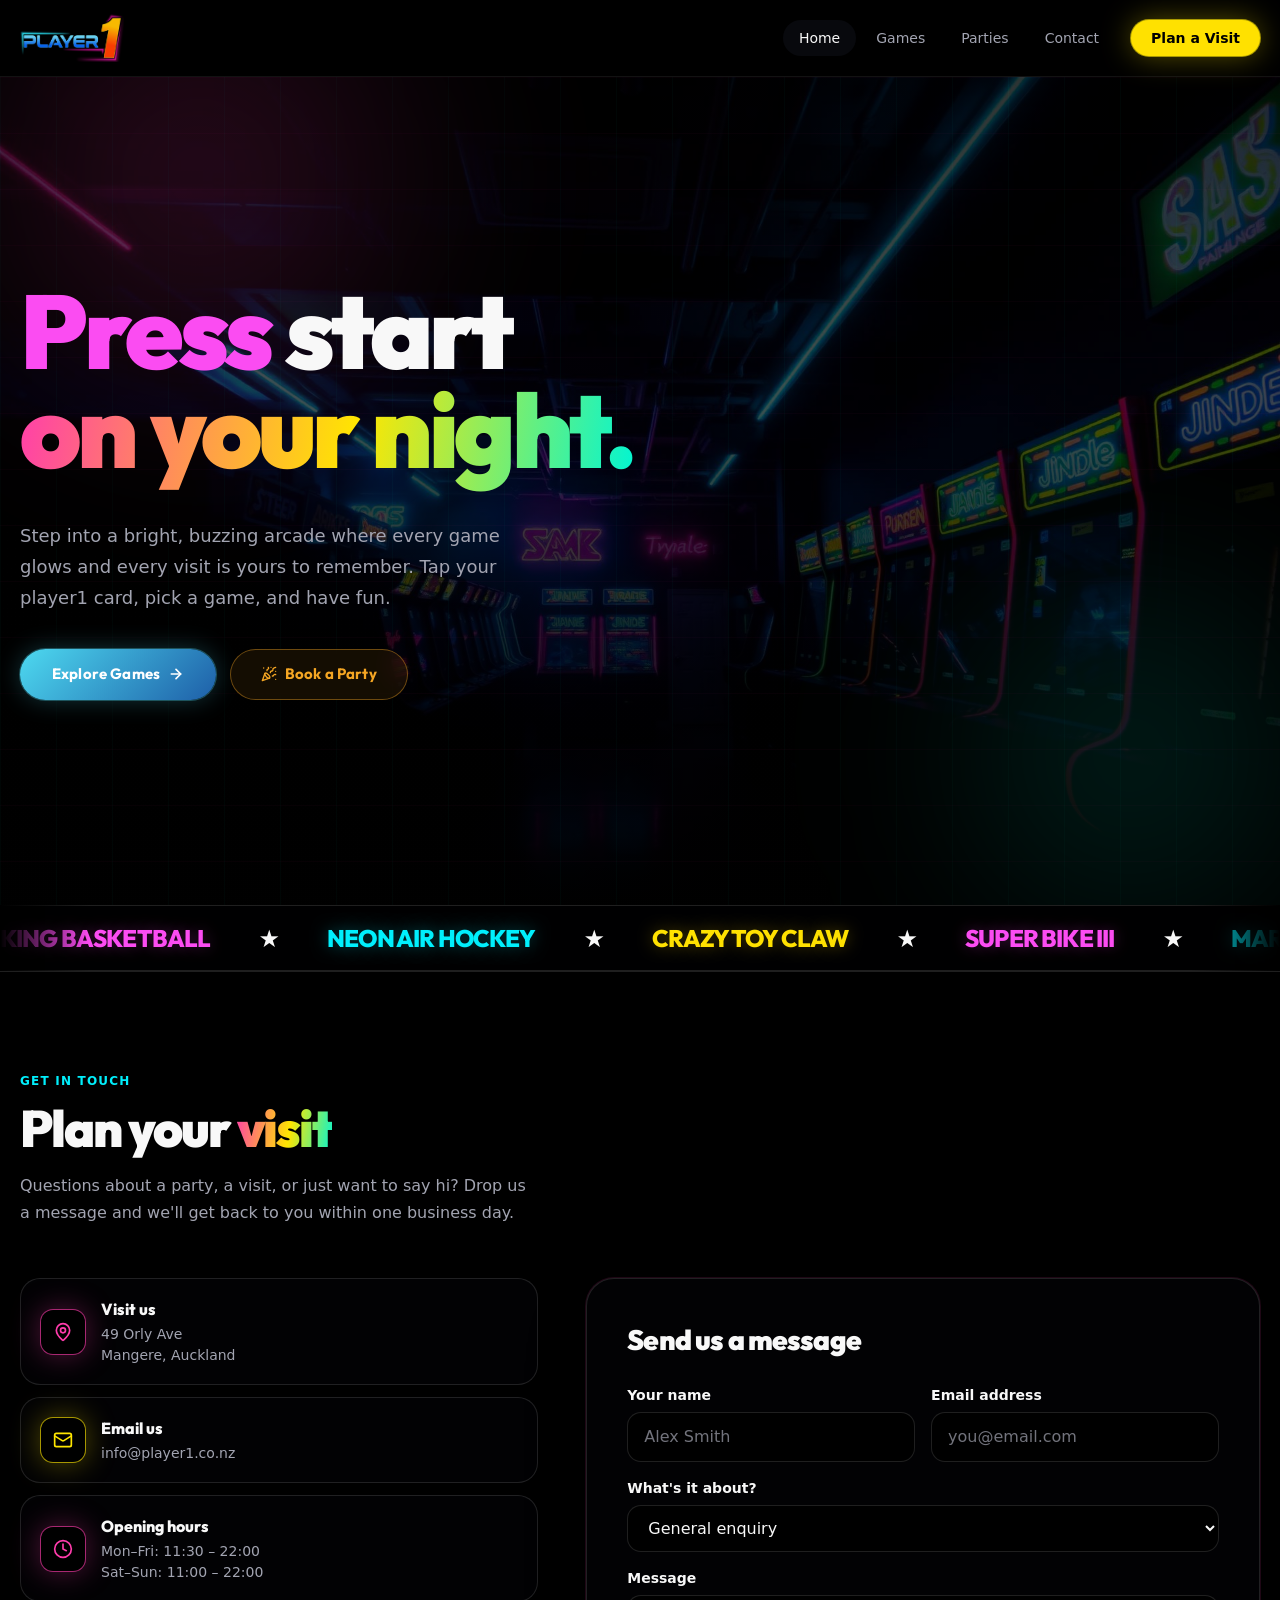
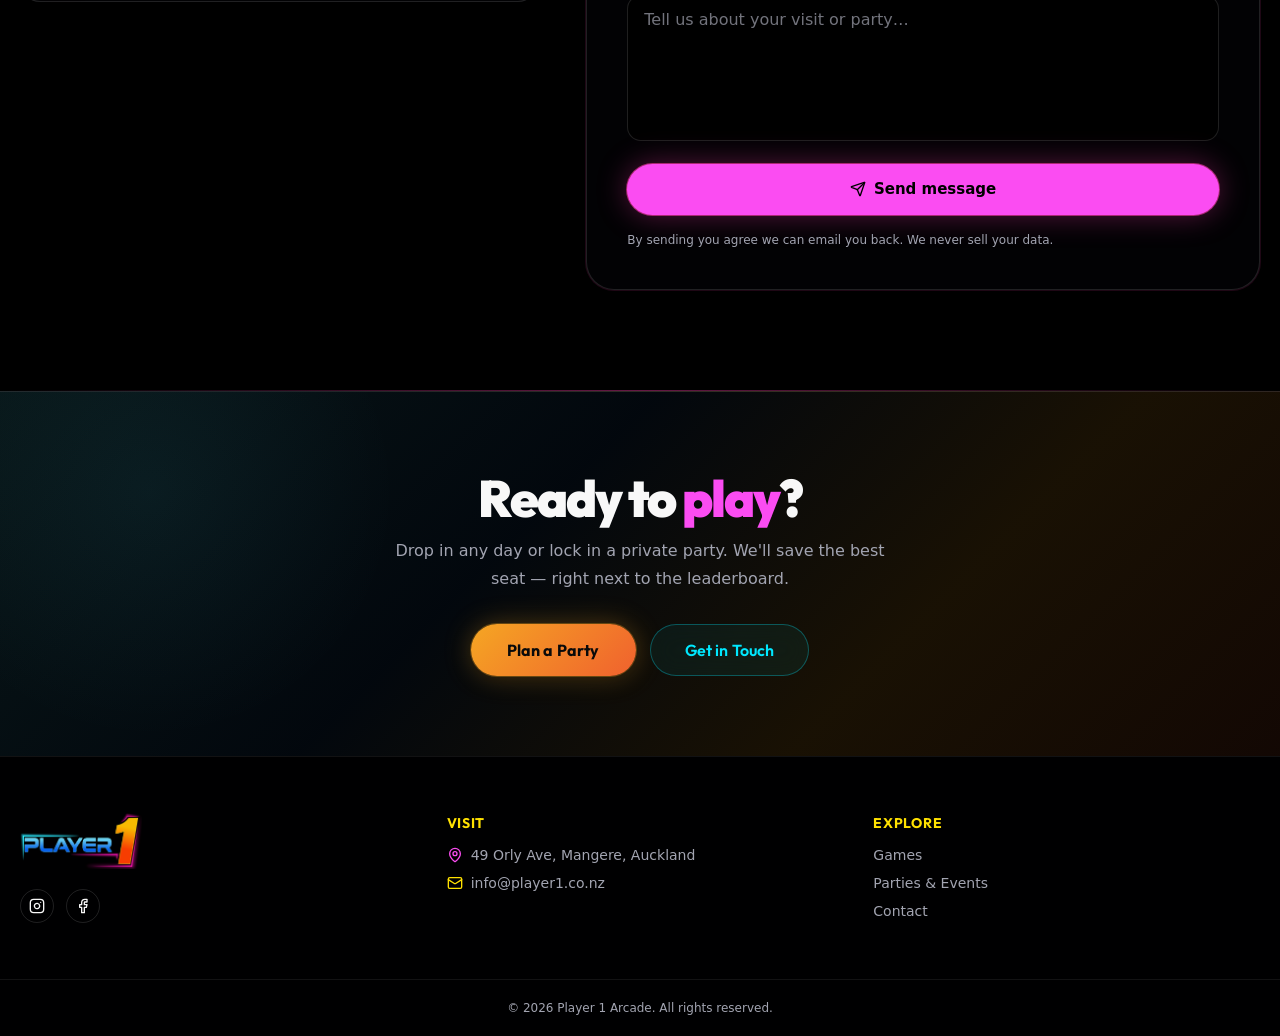
==== commit ffeeccb9: "Changes as client req" ====
--- a/index.html
+++ b/index.html
@@ -16,11 +16,11 @@
   <meta name="twitter:card" content="summary" />
   <meta name="twitter:site" content="@player1" />
   <meta name="twitter:title" content="Player 1" />
-  <meta name="twitter:description" content="Your neighbourhood arcade. 50+ card-powered games, private party packages, and nights that glow." />
-  <title>Player 1 Arcade — Card-Powered Fun in Every Pixel</title>
-  <meta name="description" content="Your neighbourhood arcade. 50+ card-powered games, private party packages, and nights that glow. No coins, just play." />
+  <meta name="twitter:description" content="Your neighbourhood arcade in Mangere, Auckland. Card-powered games, private parties, and nights that glow." />
+  <title>Player 1 Arcade — Your Neighbourhood Gaming Arcade</title>
+  <meta name="description" content="Your neighbourhood arcade in Mangere, Auckland. Card-powered games, private party packages, and nights that glow." />
   <meta property="og:title" content="Player 1 Arcade" />
-  <meta property="og:description" content="50+ card-powered games and unforgettable party packages. No coins, just play." />
+  <meta property="og:description" content="Card-powered gaming fun and unforgettable party packages at Player 1 Arcade, Mangere Auckland." />
   <link rel="icon" href="./assets/favicon-92x92.png" />
   <style>
     /* ─── Premium Enhancement Layer ─────────────────────────────────── */
@@ -760,24 +760,32 @@
     <div class="overflow-hidden border-y border-border bg-card/30 py-4">
       <div class="flex w-max animate-marquee gap-12 whitespace-nowrap font-display text-2xl font-extrabold uppercase tracking-wide">
         <div class="flex gap-12">
-          <span class="text-primary text-glow-magenta">Racing</span><span class="text-foreground">★</span>
-          <span class="text-secondary text-glow-cyan">Air Hockey</span><span class="text-foreground">★</span>
-          <span class="text-accent text-glow-yellow">Claw Machines</span><span class="text-foreground">★</span>
-          <span class="text-primary text-glow-magenta">Basketball</span><span class="text-foreground">★</span>
-          <span class="text-secondary text-glow-cyan">Dance Off</span><span class="text-foreground">★</span>
-          <span class="text-accent text-glow-yellow">Shooters</span><span class="text-foreground">★</span>
-          <span class="text-primary text-glow-magenta">VR Zone</span><span class="text-foreground">★</span>
-          <span class="text-secondary text-glow-cyan">Pinball</span><span class="text-foreground">★</span>
+          <span class="text-primary text-glow-magenta">King Basketball</span><span class="text-foreground">★</span>
+          <span class="text-secondary text-glow-cyan">Neon Air Hockey</span><span class="text-foreground">★</span>
+          <span class="text-accent text-glow-yellow">Crazy Toy Claw</span><span class="text-foreground">★</span>
+          <span class="text-primary text-glow-magenta">Super Bike III</span><span class="text-foreground">★</span>
+          <span class="text-secondary text-glow-cyan">Mars Boxing</span><span class="text-foreground">★</span>
+          <span class="text-accent text-glow-yellow">Space Express</span><span class="text-foreground">★</span>
+          <span class="text-primary text-glow-magenta">Crazy Drift R1</span><span class="text-foreground">★</span>
+          <span class="text-secondary text-glow-cyan">Dynamic Bowling</span><span class="text-foreground">★</span>
+          <span class="text-accent text-glow-yellow">Be Marksman</span><span class="text-foreground">★</span>
+          <span class="text-primary text-glow-magenta">Storm Racer</span><span class="text-foreground">★</span>
+          <span class="text-secondary text-glow-cyan">Arcade Basketball</span><span class="text-foreground">★</span>
+          <span class="text-accent text-glow-yellow">Dinosaur Claw</span><span class="text-foreground">★</span>
         </div>
         <div class="flex gap-12" aria-hidden="true">
-          <span class="text-primary text-glow-magenta">Racing</span><span class="text-foreground">★</span>
-          <span class="text-secondary text-glow-cyan">Air Hockey</span><span class="text-foreground">★</span>
-          <span class="text-accent text-glow-yellow">Claw Machines</span><span class="text-foreground">★</span>
-          <span class="text-primary text-glow-magenta">Basketball</span><span class="text-foreground">★</span>
-          <span class="text-secondary text-glow-cyan">Dance Off</span><span class="text-foreground">★</span>
-          <span class="text-accent text-glow-yellow">Shooters</span><span class="text-foreground">★</span>
-          <span class="text-primary text-glow-magenta">VR Zone</span><span class="text-foreground">★</span>
-          <span class="text-secondary text-glow-cyan">Pinball</span><span class="text-foreground">★</span>
+          <span class="text-primary text-glow-magenta">King Basketball</span><span class="text-foreground">★</span>
+          <span class="text-secondary text-glow-cyan">Neon Air Hockey</span><span class="text-foreground">★</span>
+          <span class="text-accent text-glow-yellow">Crazy Toy Claw</span><span class="text-foreground">★</span>
+          <span class="text-primary text-glow-magenta">Super Bike III</span><span class="text-foreground">★</span>
+          <span class="text-secondary text-glow-cyan">Mars Boxing</span><span class="text-foreground">★</span>
+          <span class="text-accent text-glow-yellow">Space Express</span><span class="text-foreground">★</span>
+          <span class="text-primary text-glow-magenta">Crazy Drift R1</span><span class="text-foreground">★</span>
+          <span class="text-secondary text-glow-cyan">Dynamic Bowling</span><span class="text-foreground">★</span>
+          <span class="text-accent text-glow-yellow">Be Marksman</span><span class="text-foreground">★</span>
+          <span class="text-primary text-glow-magenta">Storm Racer</span><span class="text-foreground">★</span>
+          <span class="text-secondary text-glow-cyan">Arcade Basketball</span><span class="text-foreground">★</span>
+          <span class="text-accent text-glow-yellow">Dinosaur Claw</span><span class="text-foreground">★</span>
         </div>
       </div>
     </div>
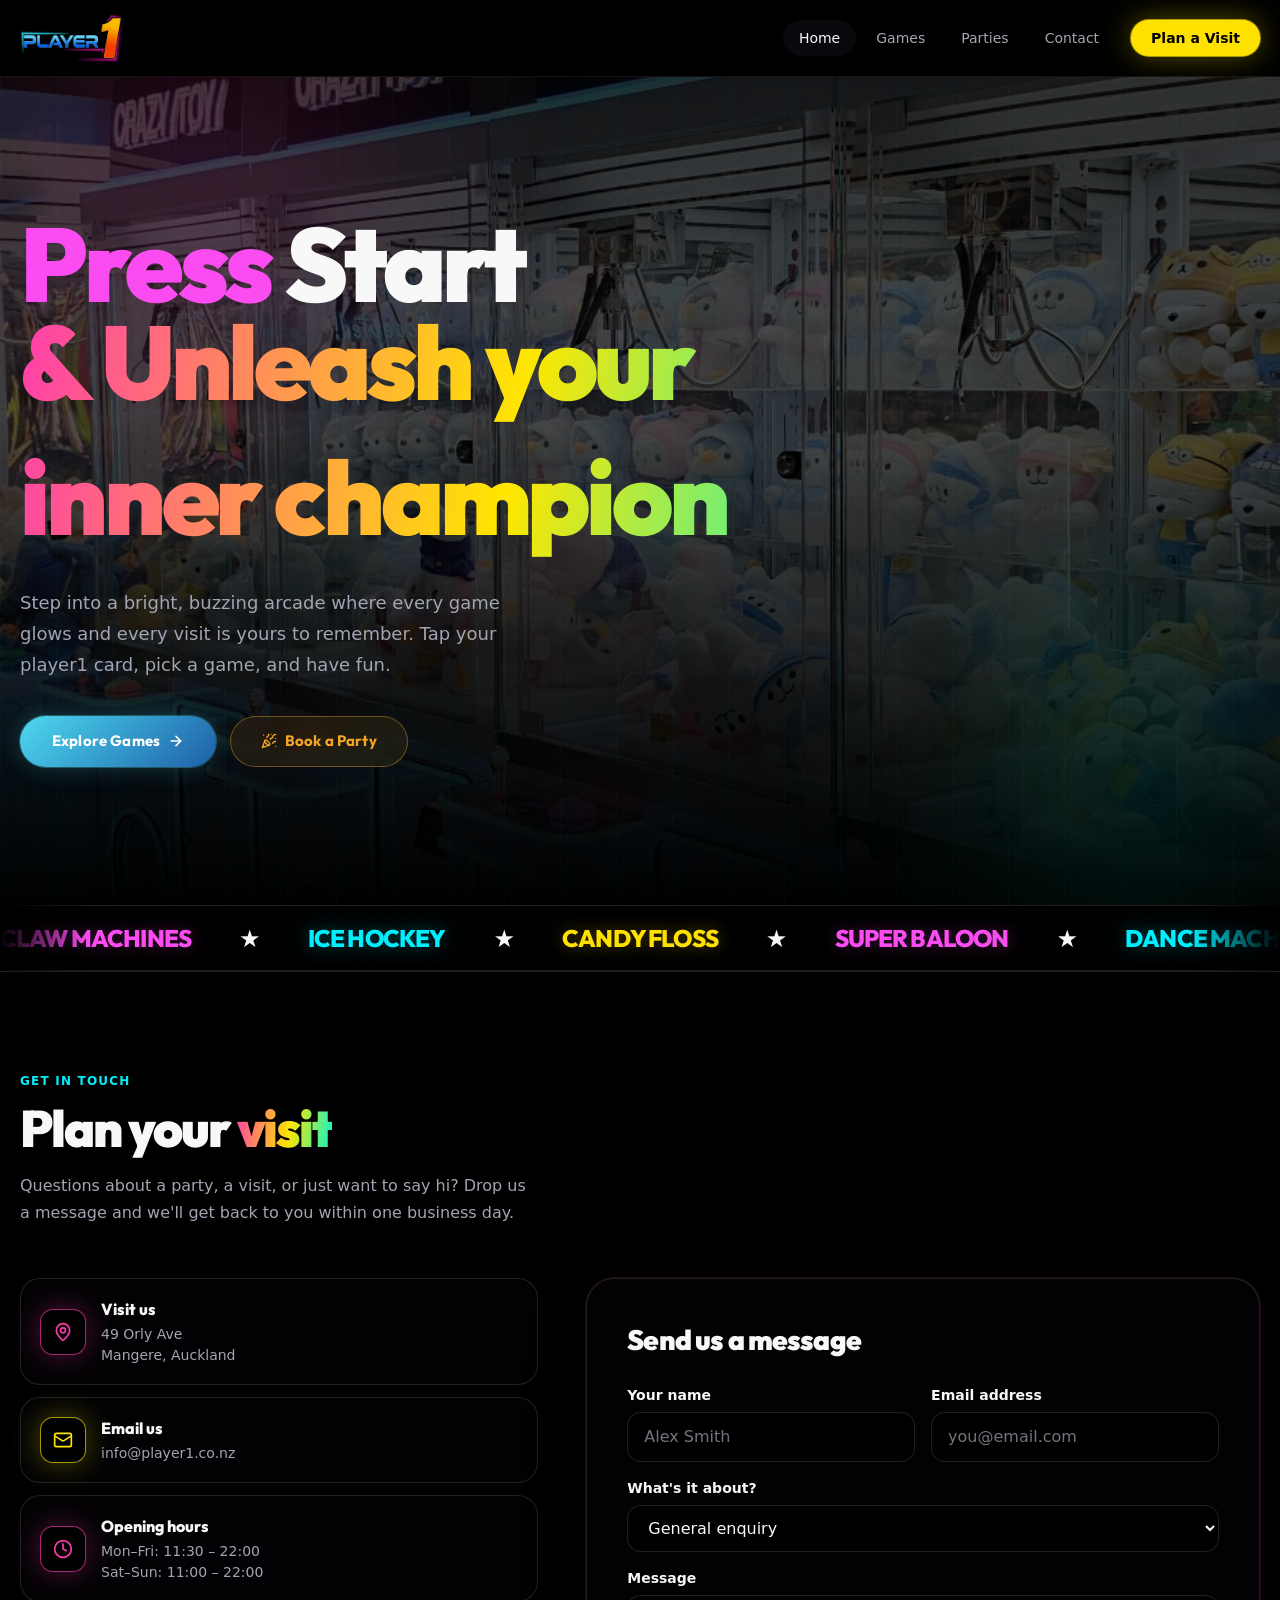
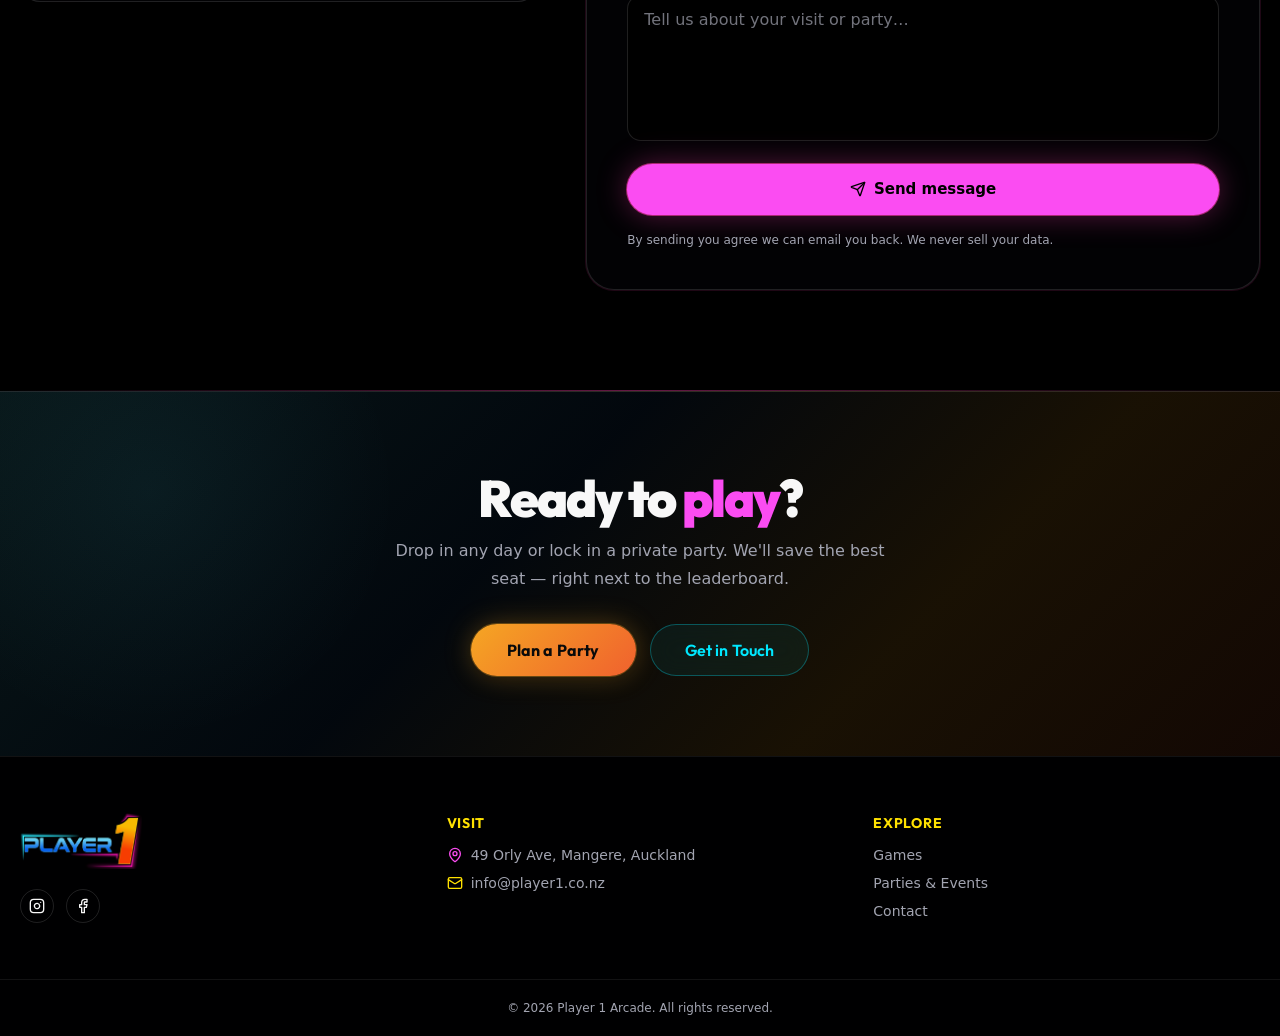
==== commit 5f71f6f1: "new changes 2" ====
--- a/index.html
+++ b/index.html
@@ -5,7 +5,7 @@
   <meta http-equiv="Content-Type" content="text/html; charset=UTF-8" />
   <meta name="viewport" content="width=device-width, initial-scale=1" />
   <link rel="preload" as="image" href="./assets/player1-logo-lBeeIn9W.png" />
-  <link rel="preload" as="image" href="./assets/hero-arcade-DlBj_60S.jpg" />
+  <link rel="preload" as="image" href="./assets/images/games/claw-machines.jpeg" />
   <link rel="stylesheet" href="./assets/styles.css" data-precedence="default" />
   <link rel="stylesheet" href="./assets/refine.css" />
   <link rel="preconnect" href="https://fonts.googleapis.com" />
@@ -722,7 +722,7 @@
     <section class="relative overflow-hidden" style="min-height:92vh;display:flex;align-items:center;">
       <!-- BG Image -->
       <div class="absolute inset-0">
-        <img alt="Bright neon arcade interior" width="1920" height="1280" class="h-full w-full object-cover" style="opacity:0.45;" src="./assets/hero-arcade-DlBj_60S.jpg" />
+        <img alt="Claw machine game at Player 1 Arcade" width="1920" height="1280" class="h-full w-full object-cover" style="opacity:0.45;object-position:right center;" src="./assets/images/games/claw-machines.jpeg" />
         <div class="absolute inset-0" style="background:linear-gradient(to bottom, rgba(0,0,0,0.55) 0%, rgba(0,0,0,0.3) 40%, var(--background) 100%)"></div>
         <div class="absolute inset-0 bg-grid opacity-30"></div>
       </div>
@@ -734,8 +734,8 @@
         <!-- Headline -->
         <h1 class="reveal" style="font-family:var(--font-display,'Outfit',sans-serif);font-size:clamp(3rem,9vw,6.5rem);font-weight:900;letter-spacing:-0.04em;line-height:0.95;max-width:900px;">
           <span class="text-primary animate-flicker">Press</span>
-          <span> start</span><br/>
-          <span class="gradient-neon-text animate-rainbow inline-block">on your night.</span>
+          <span> Start</span><br/>
+          <span class="gradient-neon-text animate-rainbow inline-block">&amp; Unleash your inner champion</span>
         </h1>
 
         <p class="reveal reveal-delay-1" style="margin-top:24px;max-width:520px;font-size:1.125rem;color:var(--muted-foreground);line-height:1.7;">
@@ -760,32 +760,42 @@
     <div class="overflow-hidden border-y border-border bg-card/30 py-4">
       <div class="flex w-max animate-marquee gap-12 whitespace-nowrap font-display text-2xl font-extrabold uppercase tracking-wide">
         <div class="flex gap-12">
-          <span class="text-primary text-glow-magenta">King Basketball</span><span class="text-foreground">★</span>
-          <span class="text-secondary text-glow-cyan">Neon Air Hockey</span><span class="text-foreground">★</span>
-          <span class="text-accent text-glow-yellow">Crazy Toy Claw</span><span class="text-foreground">★</span>
-          <span class="text-primary text-glow-magenta">Super Bike III</span><span class="text-foreground">★</span>
+          <span class="text-primary text-glow-magenta">Claw Machines</span><span class="text-foreground">★</span>
+          <span class="text-secondary text-glow-cyan">Ice Hockey</span><span class="text-foreground">★</span>
+          <span class="text-accent text-glow-yellow">Candy Floss</span><span class="text-foreground">★</span>
+          <span class="text-primary text-glow-magenta">Super Baloon</span><span class="text-foreground">★</span>
+          <span class="text-secondary text-glow-cyan">Dance Machine</span><span class="text-foreground">★</span>
+          <span class="text-accent text-glow-yellow">Basket Ball</span><span class="text-foreground">★</span>
+          <span class="text-primary text-glow-magenta">Kung Fu Boxer</span><span class="text-foreground">★</span>
           <span class="text-secondary text-glow-cyan">Mars Boxing</span><span class="text-foreground">★</span>
           <span class="text-accent text-glow-yellow">Space Express</span><span class="text-foreground">★</span>
-          <span class="text-primary text-glow-magenta">Crazy Drift R1</span><span class="text-foreground">★</span>
-          <span class="text-secondary text-glow-cyan">Dynamic Bowling</span><span class="text-foreground">★</span>
-          <span class="text-accent text-glow-yellow">Be Marksman</span><span class="text-foreground">★</span>
-          <span class="text-primary text-glow-magenta">Storm Racer</span><span class="text-foreground">★</span>
-          <span class="text-secondary text-glow-cyan">Arcade Basketball</span><span class="text-foreground">★</span>
-          <span class="text-accent text-glow-yellow">Dinosaur Claw</span><span class="text-foreground">★</span>
+          <span class="text-primary text-glow-magenta">Soul Warp</span><span class="text-foreground">★</span>
+          <span class="text-secondary text-glow-cyan">Circus Spin</span><span class="text-foreground">★</span>
+          <span class="text-accent text-glow-yellow">Sea Fishing</span><span class="text-foreground">★</span>
+          <span class="text-primary text-glow-magenta">Magic Ball Drop</span><span class="text-foreground">★</span>
+          <span class="text-secondary text-glow-cyan">Bike Racing</span><span class="text-foreground">★</span>
+          <span class="text-accent text-glow-yellow">Car Racing</span><span class="text-foreground">★</span>
+          <span class="text-primary text-glow-magenta">Shooting Games</span><span class="text-foreground">★</span>
+          <span class="text-secondary text-glow-cyan">Hammer</span><span class="text-foreground">★</span>
         </div>
         <div class="flex gap-12" aria-hidden="true">
-          <span class="text-primary text-glow-magenta">King Basketball</span><span class="text-foreground">★</span>
-          <span class="text-secondary text-glow-cyan">Neon Air Hockey</span><span class="text-foreground">★</span>
-          <span class="text-accent text-glow-yellow">Crazy Toy Claw</span><span class="text-foreground">★</span>
-          <span class="text-primary text-glow-magenta">Super Bike III</span><span class="text-foreground">★</span>
+          <span class="text-primary text-glow-magenta">Claw Machines</span><span class="text-foreground">★</span>
+          <span class="text-secondary text-glow-cyan">Ice Hockey</span><span class="text-foreground">★</span>
+          <span class="text-accent text-glow-yellow">Candy Floss</span><span class="text-foreground">★</span>
+          <span class="text-primary text-glow-magenta">Super Baloon</span><span class="text-foreground">★</span>
+          <span class="text-secondary text-glow-cyan">Dance Machine</span><span class="text-foreground">★</span>
+          <span class="text-accent text-glow-yellow">Basket Ball</span><span class="text-foreground">★</span>
+          <span class="text-primary text-glow-magenta">Kung Fu Boxer</span><span class="text-foreground">★</span>
           <span class="text-secondary text-glow-cyan">Mars Boxing</span><span class="text-foreground">★</span>
           <span class="text-accent text-glow-yellow">Space Express</span><span class="text-foreground">★</span>
-          <span class="text-primary text-glow-magenta">Crazy Drift R1</span><span class="text-foreground">★</span>
-          <span class="text-secondary text-glow-cyan">Dynamic Bowling</span><span class="text-foreground">★</span>
-          <span class="text-accent text-glow-yellow">Be Marksman</span><span class="text-foreground">★</span>
-          <span class="text-primary text-glow-magenta">Storm Racer</span><span class="text-foreground">★</span>
-          <span class="text-secondary text-glow-cyan">Arcade Basketball</span><span class="text-foreground">★</span>
-          <span class="text-accent text-glow-yellow">Dinosaur Claw</span><span class="text-foreground">★</span>
+          <span class="text-primary text-glow-magenta">Soul Warp</span><span class="text-foreground">★</span>
+          <span class="text-secondary text-glow-cyan">Circus Spin</span><span class="text-foreground">★</span>
+          <span class="text-accent text-glow-yellow">Sea Fishing</span><span class="text-foreground">★</span>
+          <span class="text-primary text-glow-magenta">Magic Ball Drop</span><span class="text-foreground">★</span>
+          <span class="text-secondary text-glow-cyan">Bike Racing</span><span class="text-foreground">★</span>
+          <span class="text-accent text-glow-yellow">Car Racing</span><span class="text-foreground">★</span>
+          <span class="text-primary text-glow-magenta">Shooting Games</span><span class="text-foreground">★</span>
+          <span class="text-secondary text-glow-cyan">Hammer</span><span class="text-foreground">★</span>
         </div>
       </div>
     </div>
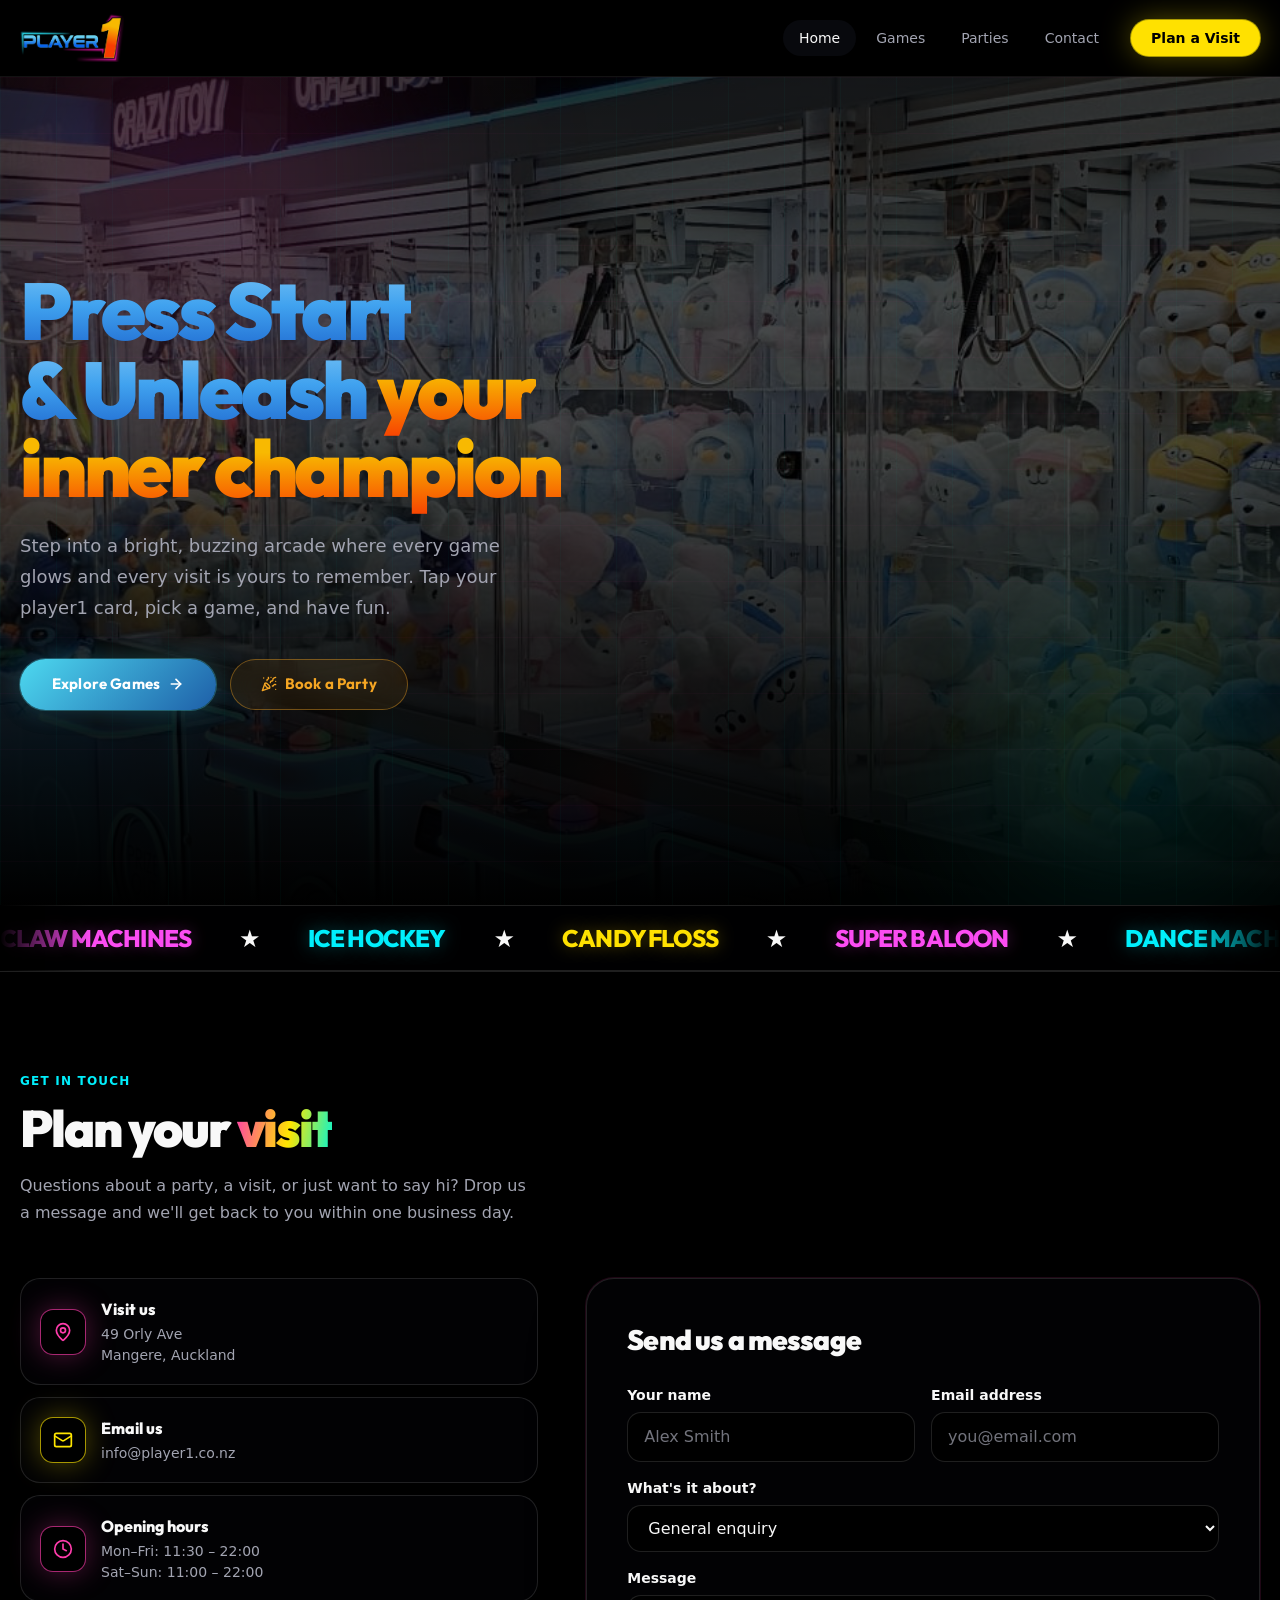
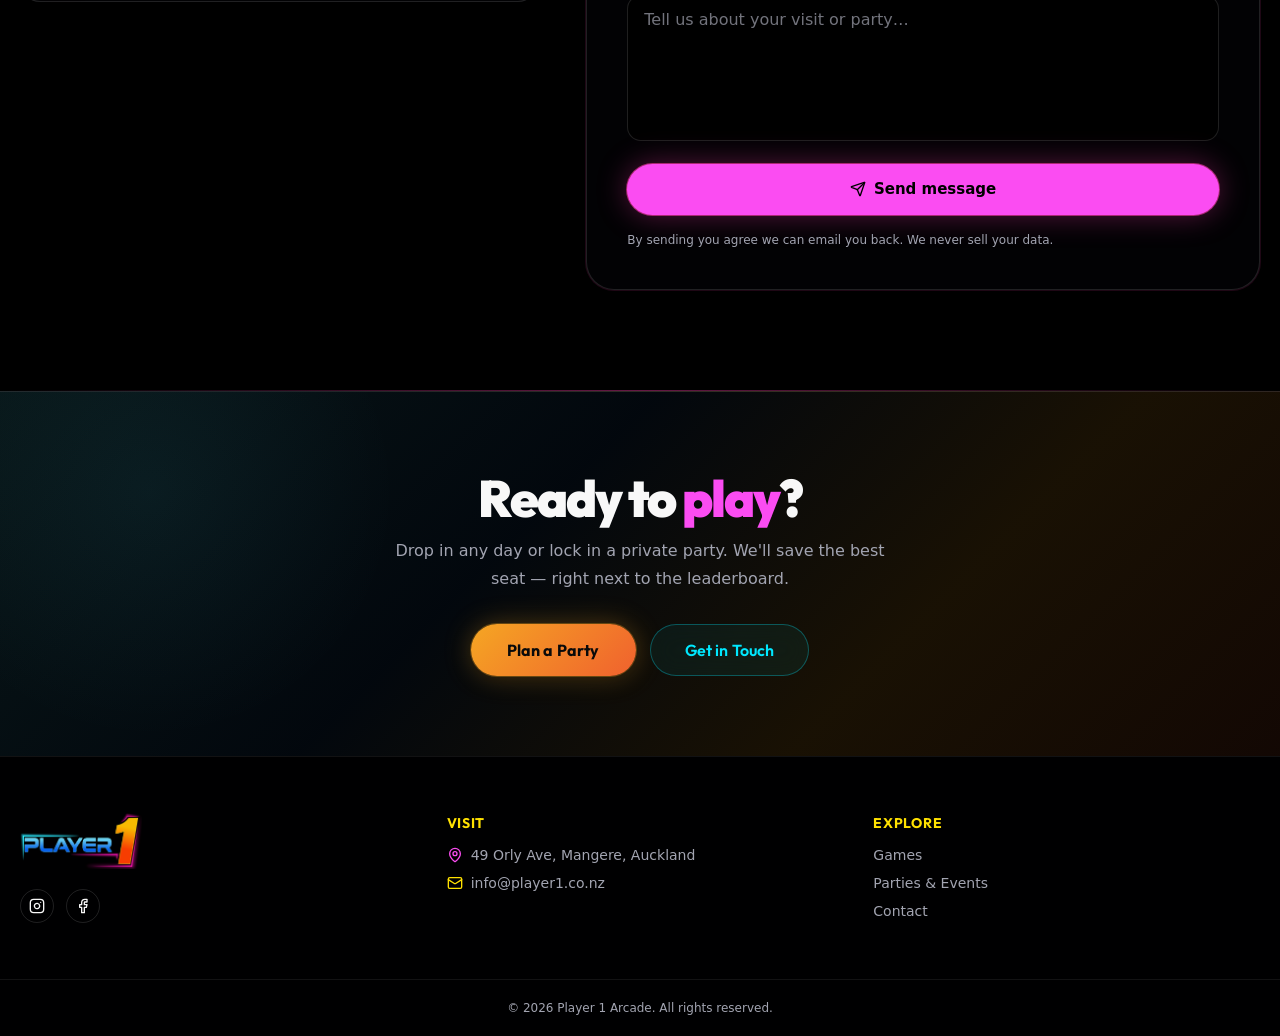
==== commit a84a80d1: "update 3" ====
--- a/index.html
+++ b/index.html
@@ -666,7 +666,7 @@
 	.animate-rainbow {
 	animation: none !important;
 	filter: none !important;
-	background: linear-gradient(95deg, var(--neon-magenta), var(--neon-yellow) 45%, var(--neon-cyan));
+	background: linear-gradient(180deg, #F8B901 0%, #F73D01 100%);
 	-webkit-background-clip: text;
 	-webkit-text-fill-color: transparent;
 	background-clip: text;
@@ -732,10 +732,8 @@
 
       <div class="page-container relative" style="padding-top:100px;padding-bottom:100px;width:100%;">
         <!-- Headline -->
-        <h1 class="reveal" style="font-family:var(--font-display,'Outfit',sans-serif);font-size:clamp(3rem,9vw,6.5rem);font-weight:900;letter-spacing:-0.04em;line-height:0.95;max-width:900px;">
-          <span class="text-primary animate-flicker">Press</span>
-          <span> Start</span><br/>
-          <span class="gradient-neon-text animate-rainbow inline-block">&amp; Unleash your inner champion</span>
+        <h1 class="reveal" style="font-family:var(--font-display,'Outfit',sans-serif);font-size:clamp(2.5rem,7vw,5rem);font-weight:900;letter-spacing:-0.04em;line-height:0.98;max-width:820px;">
+          <span style="background:linear-gradient(180deg,#7FC7F5 0%,#40A2EF 45%,#1B62CC 100%);-webkit-background-clip:text;-webkit-text-fill-color:transparent;background-clip:text;">Press Start<br/>&amp; Unleash </span><span style="background:linear-gradient(180deg,#F8B901 35%,#F73D01 100%);-webkit-background-clip:text;-webkit-text-fill-color:transparent;background-clip:text;">your<br/>inner champion</span>
         </h1>
 
         <p class="reveal reveal-delay-1" style="margin-top:24px;max-width:520px;font-size:1.125rem;color:var(--muted-foreground);line-height:1.7;">
